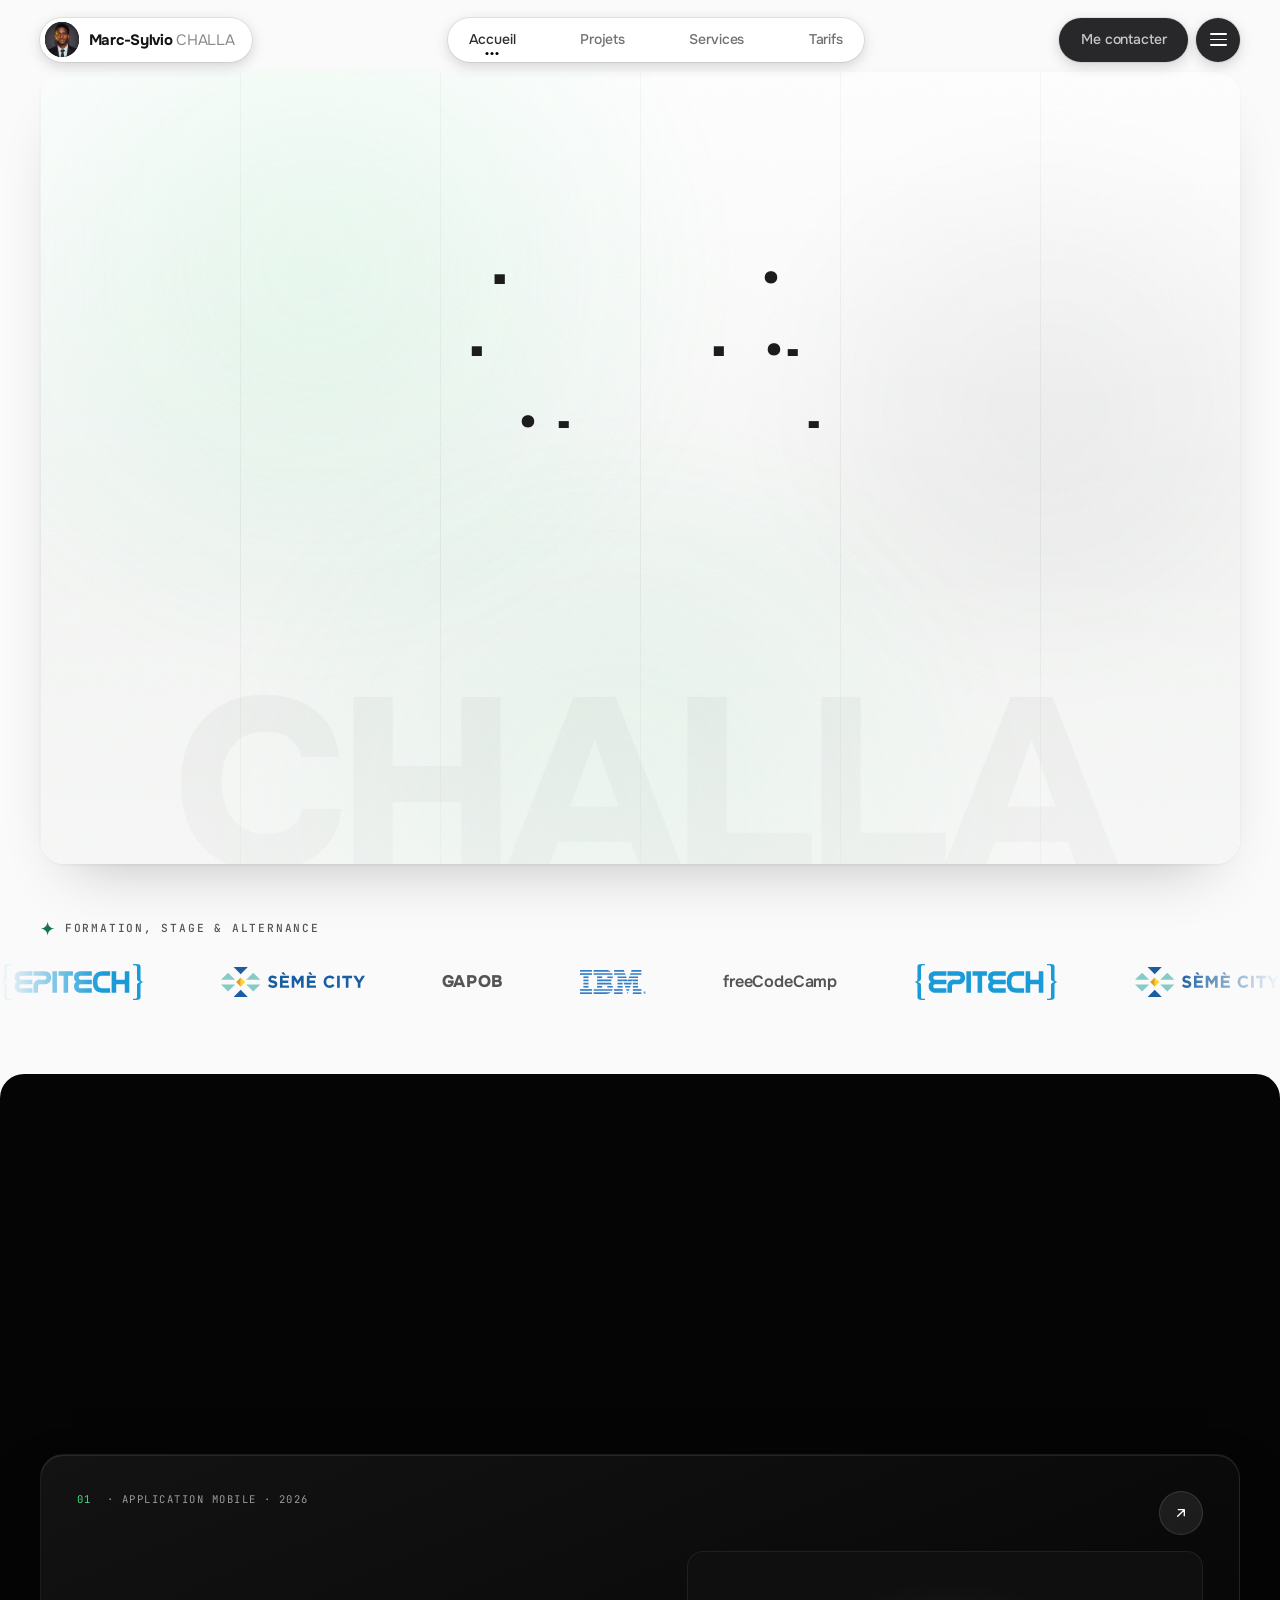
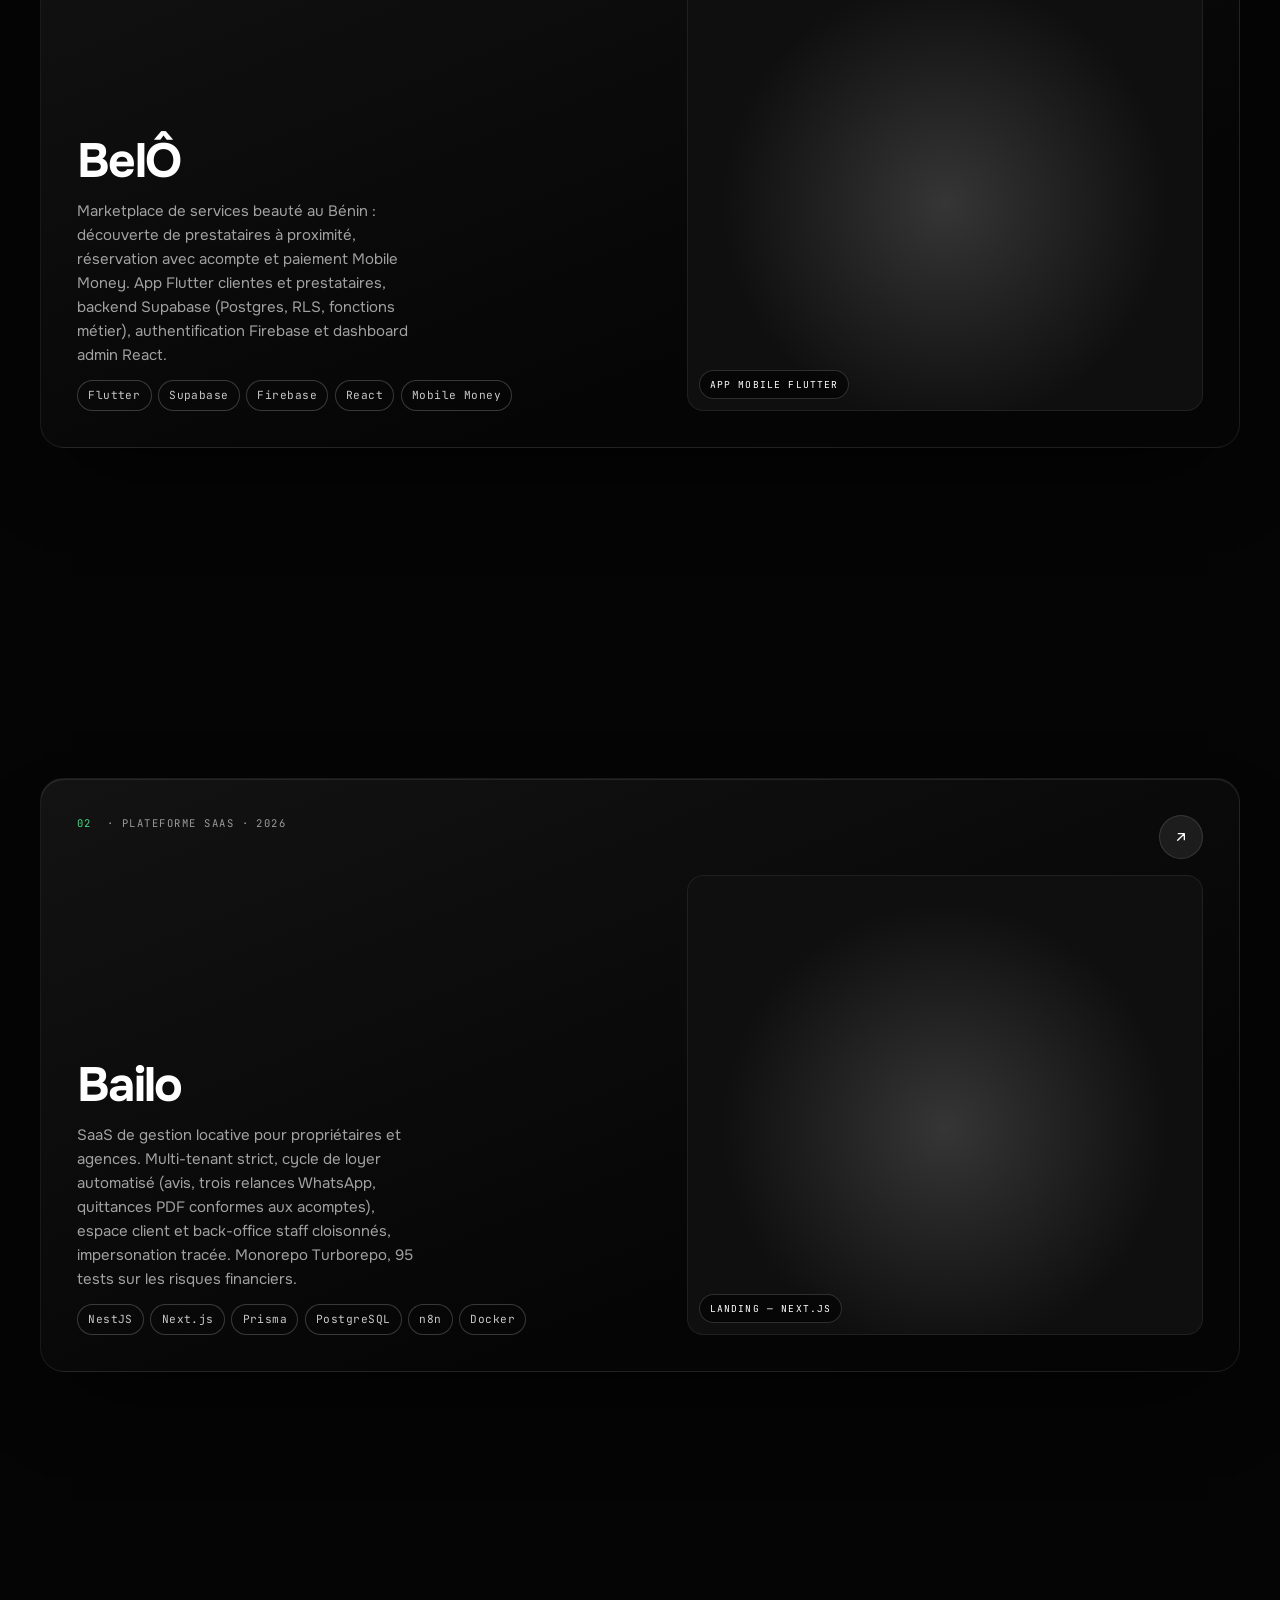
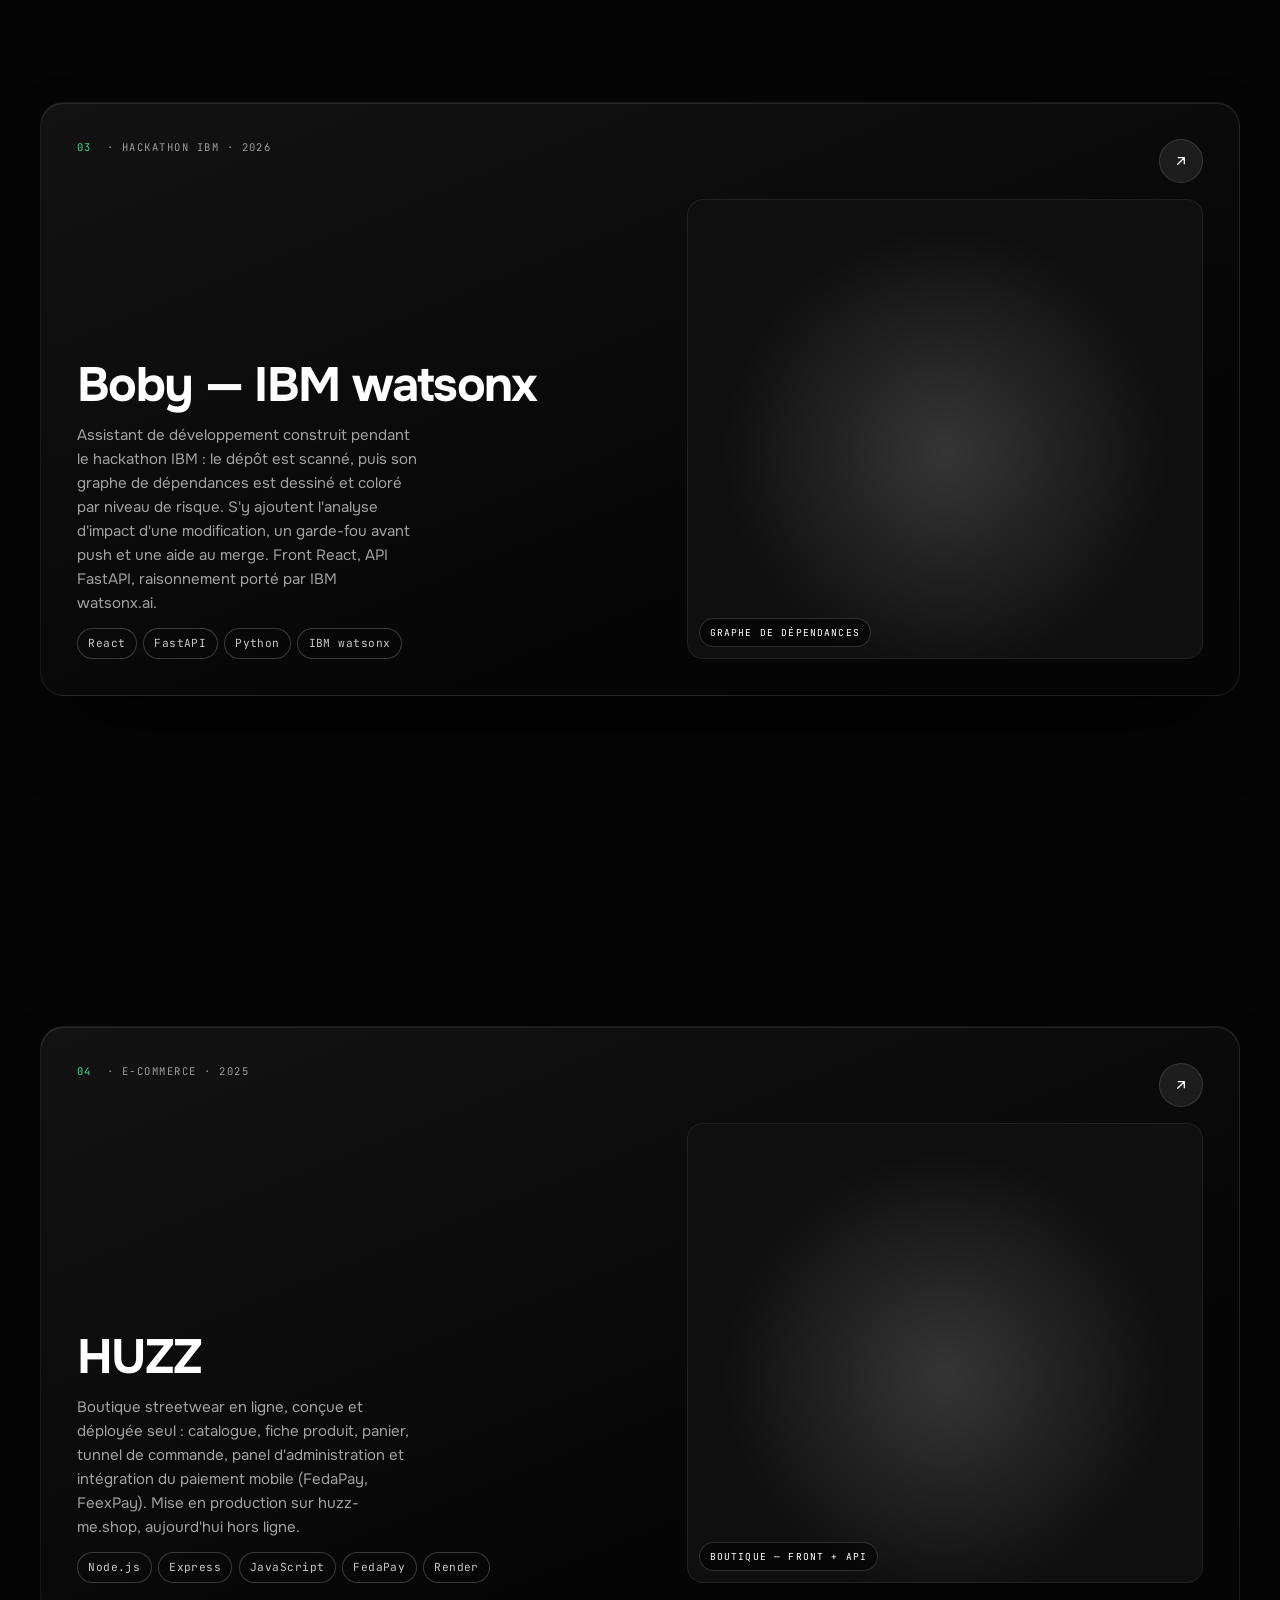
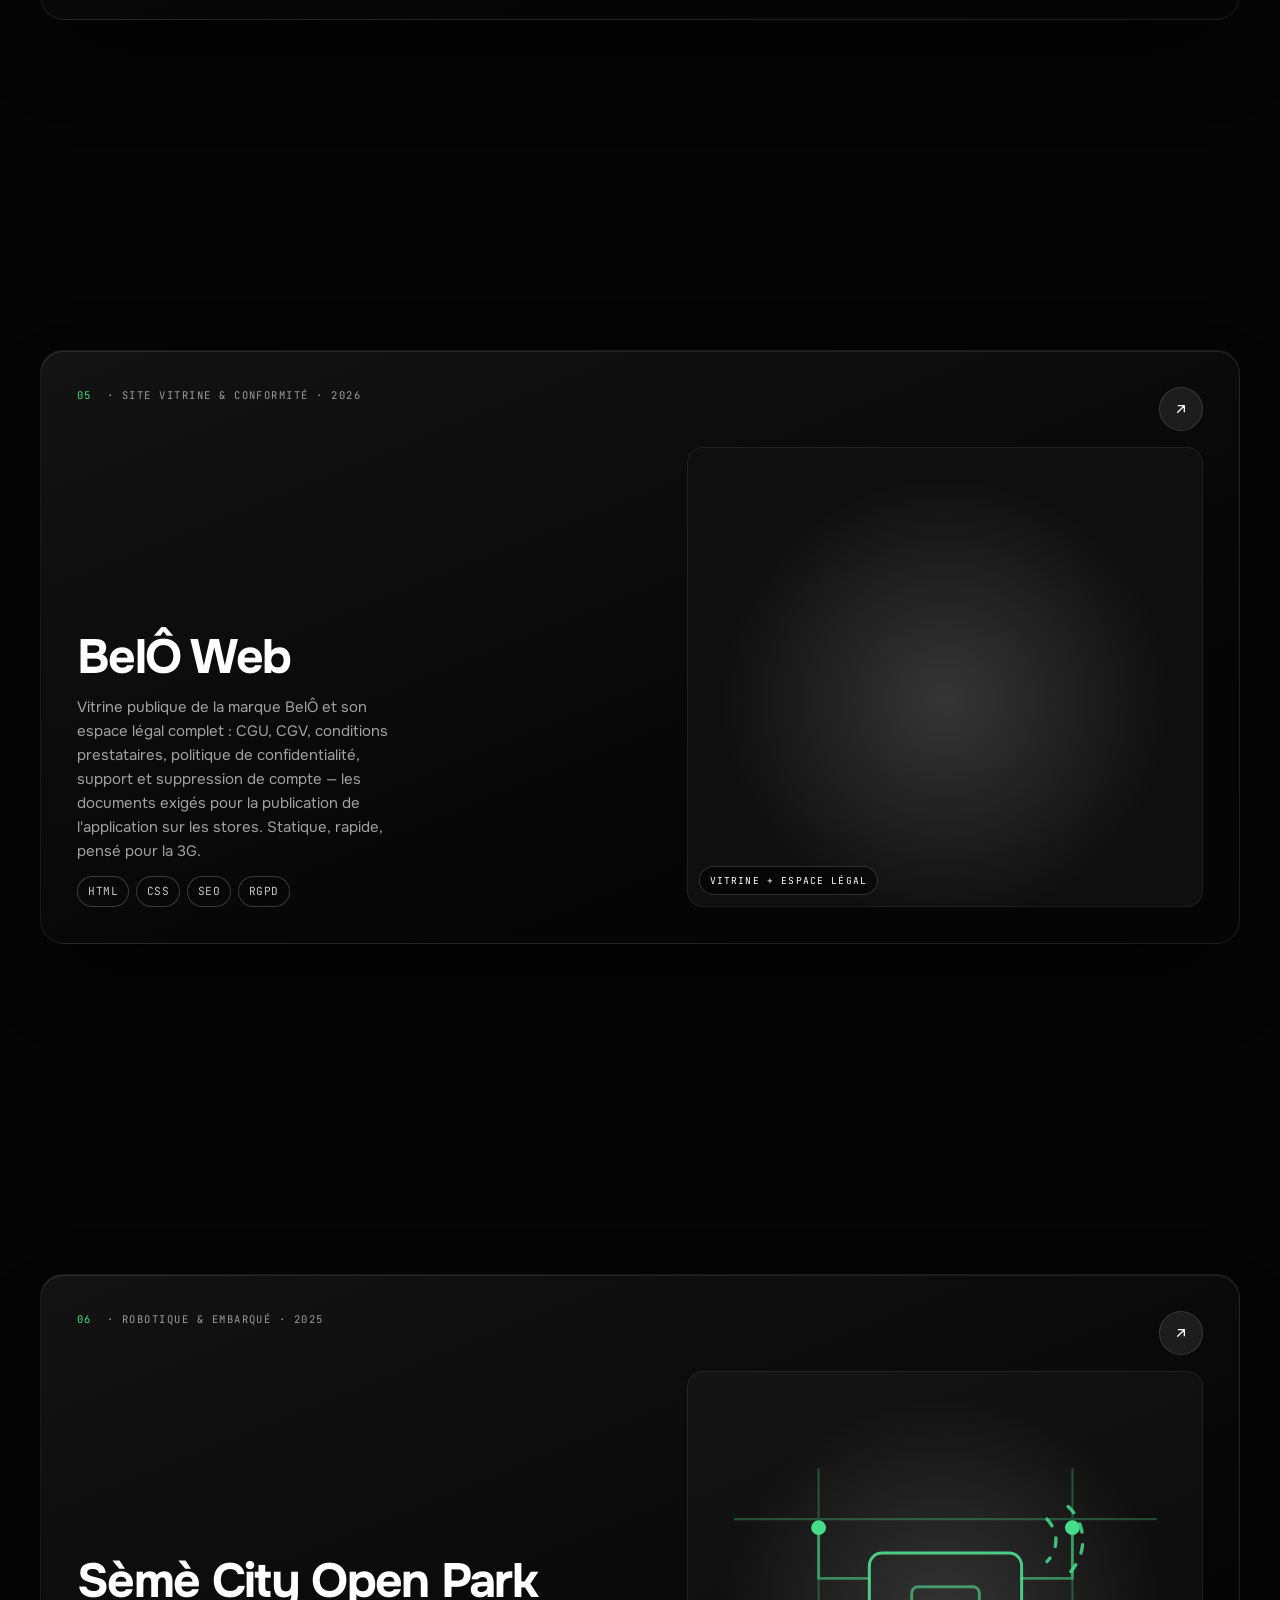
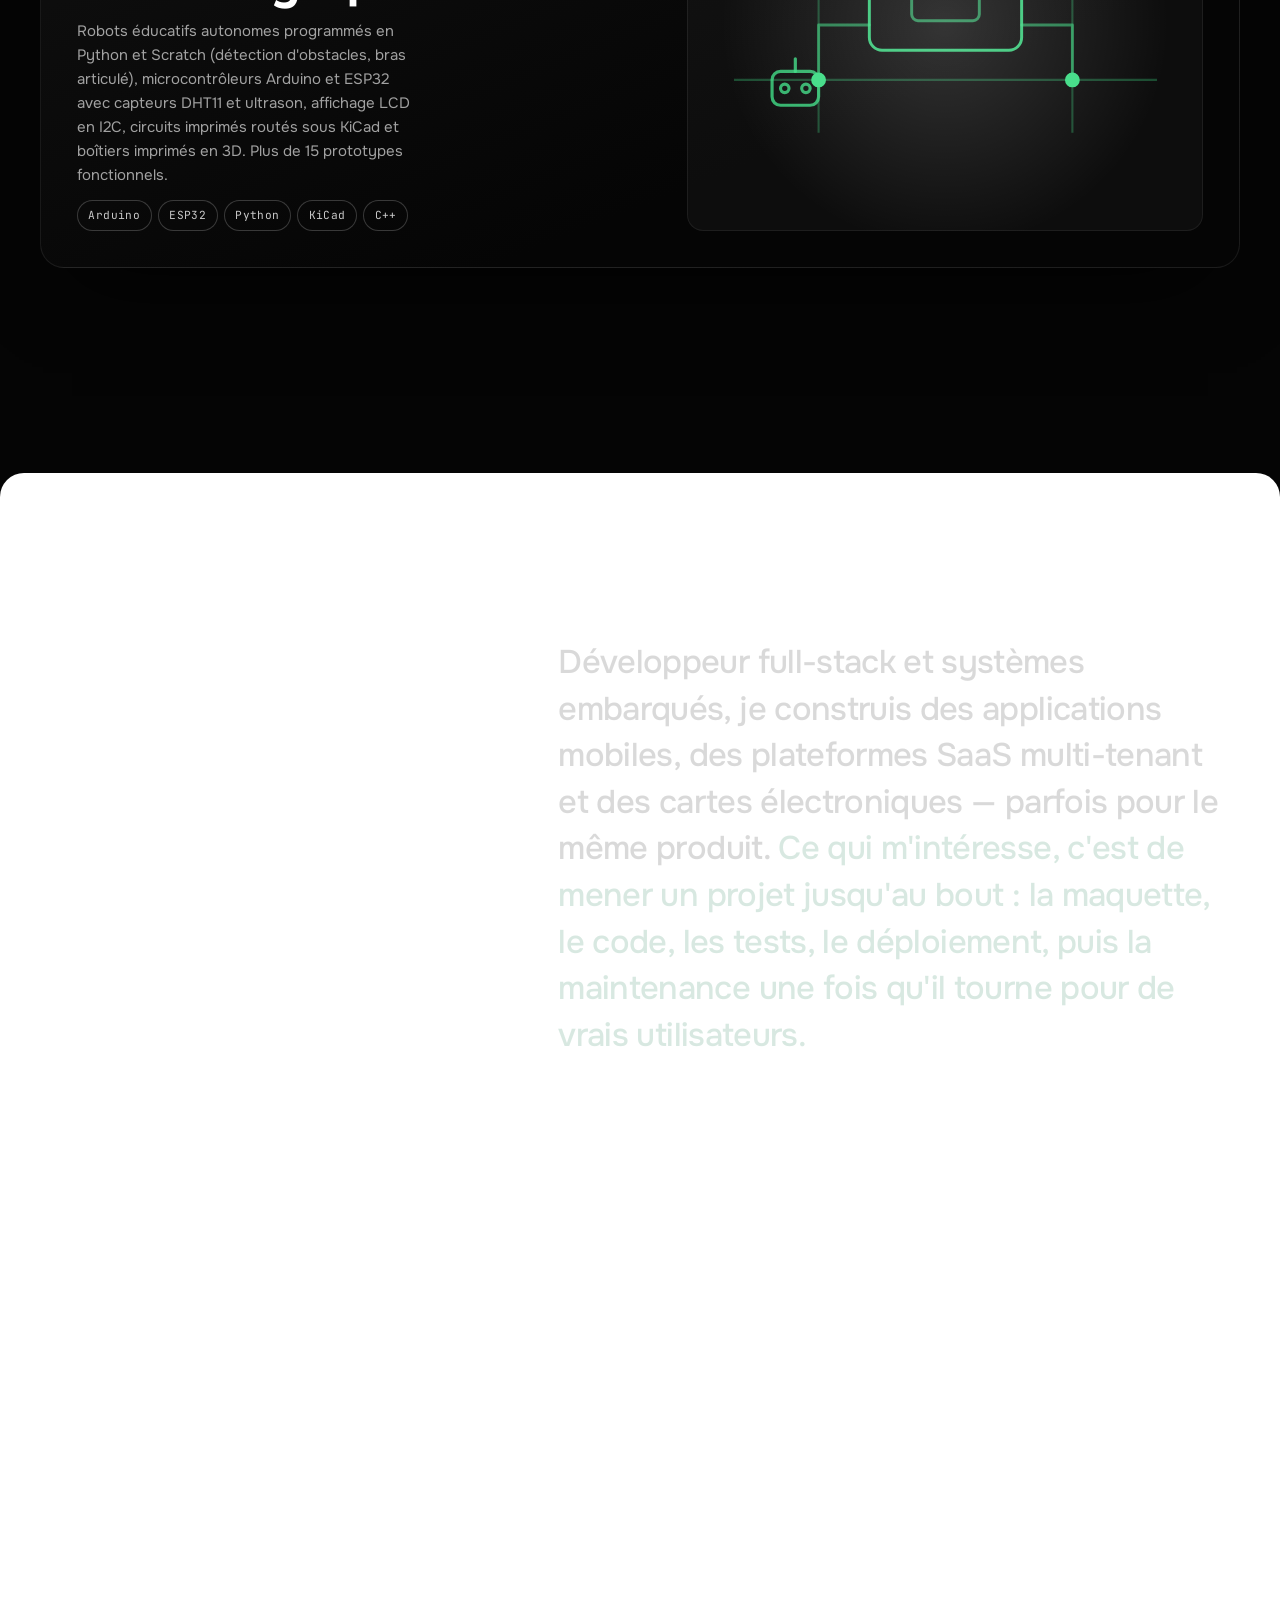
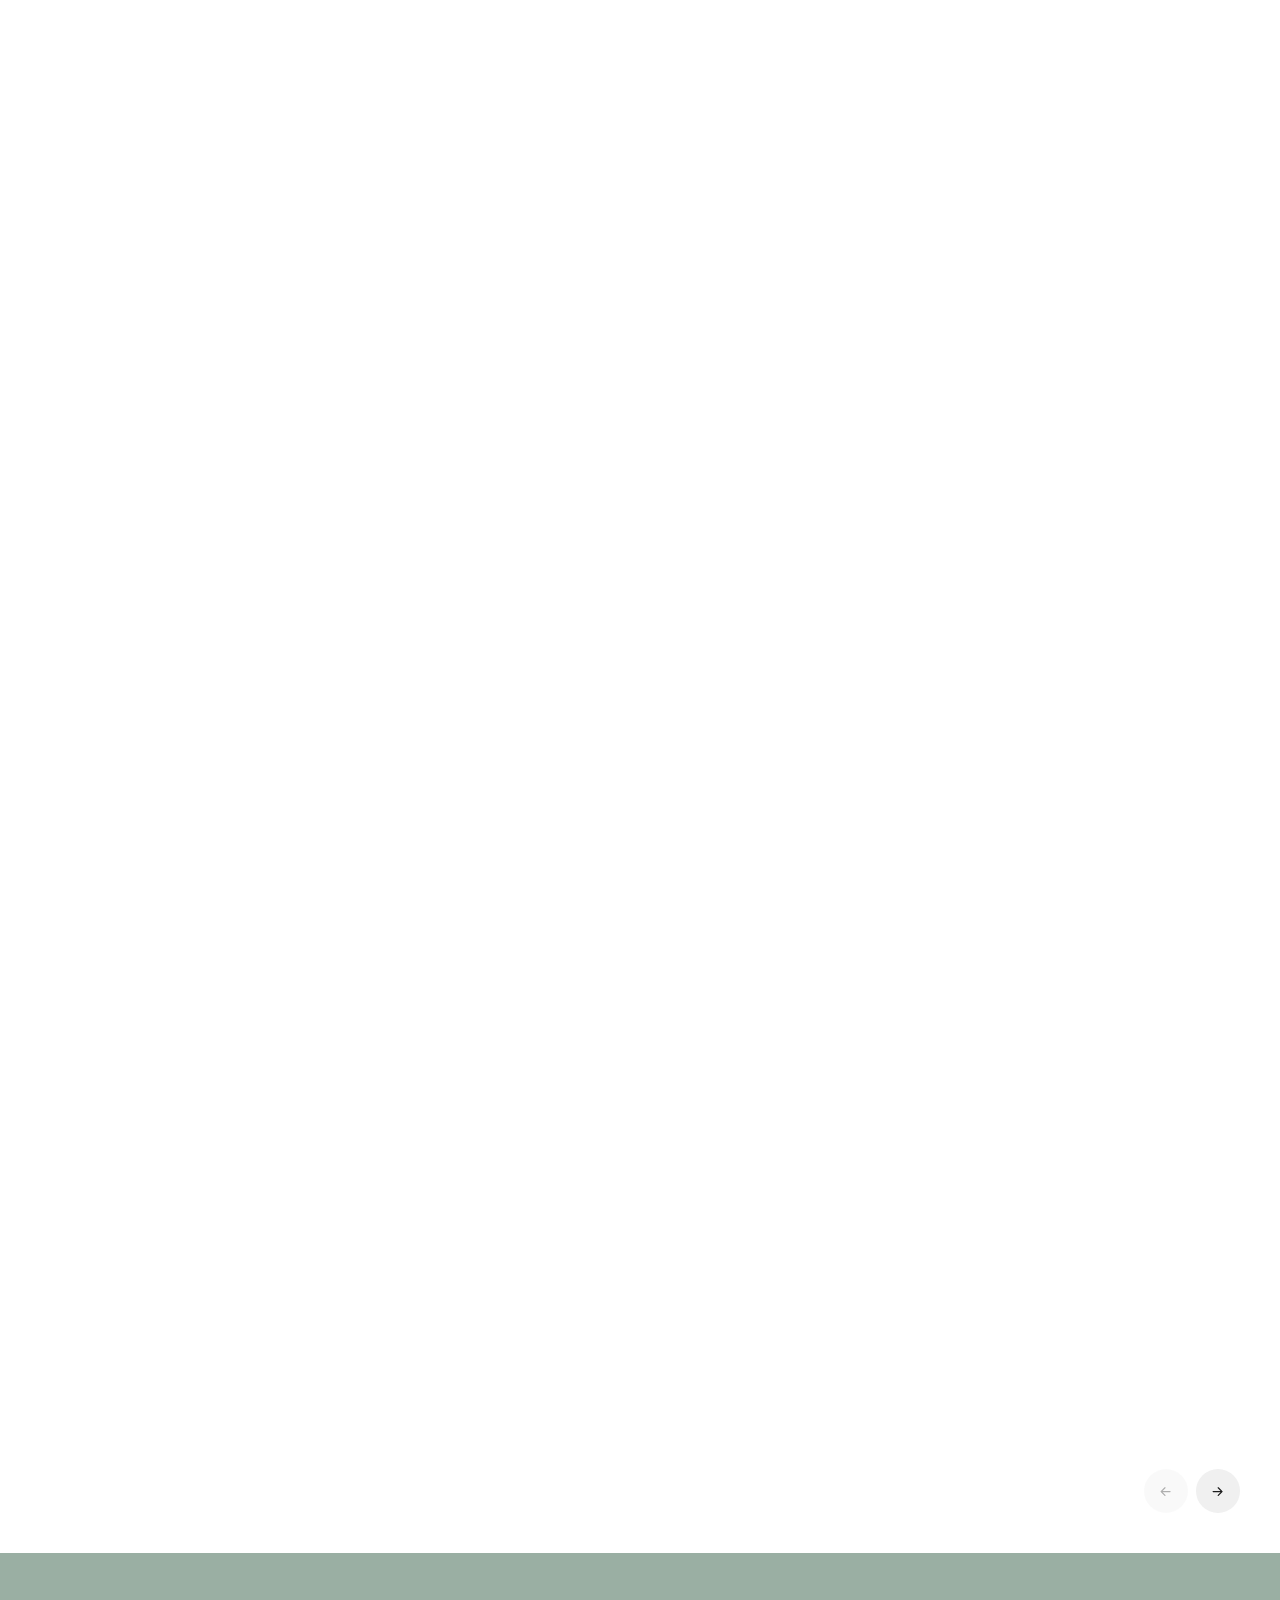
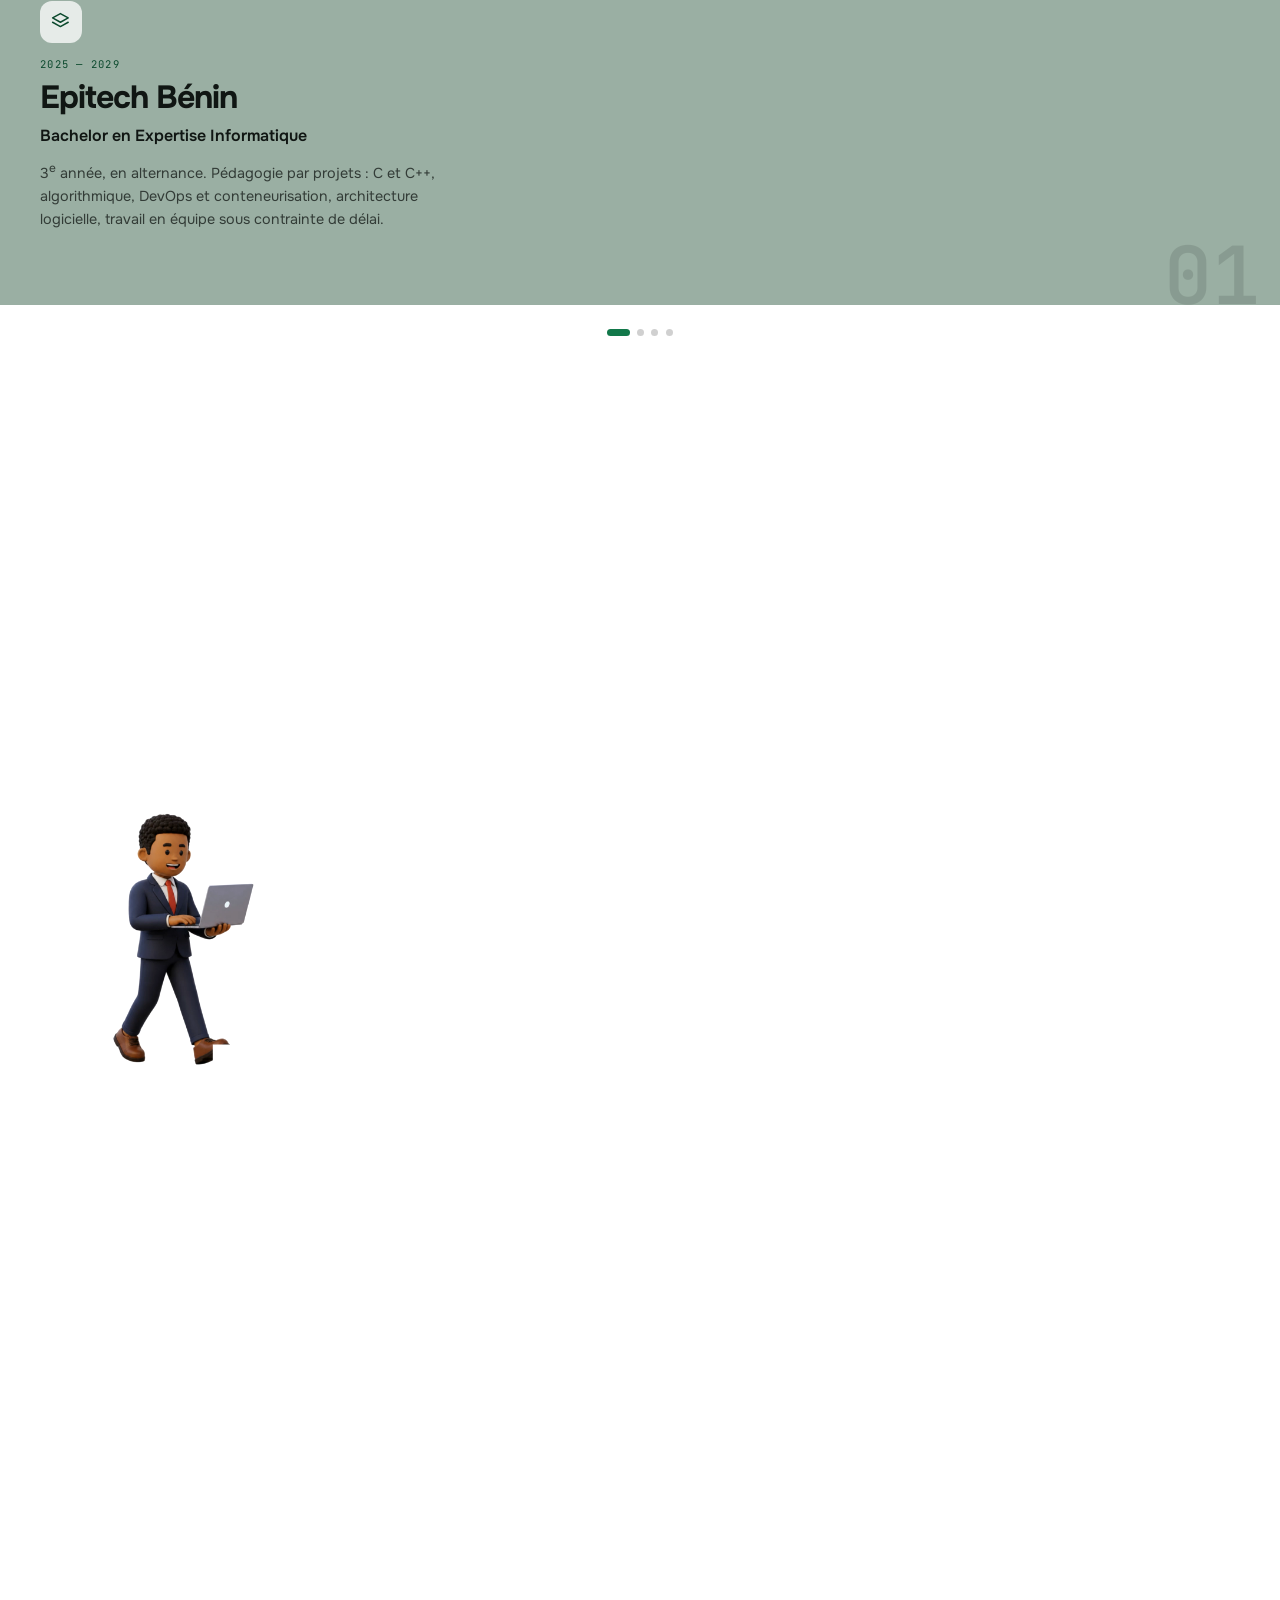
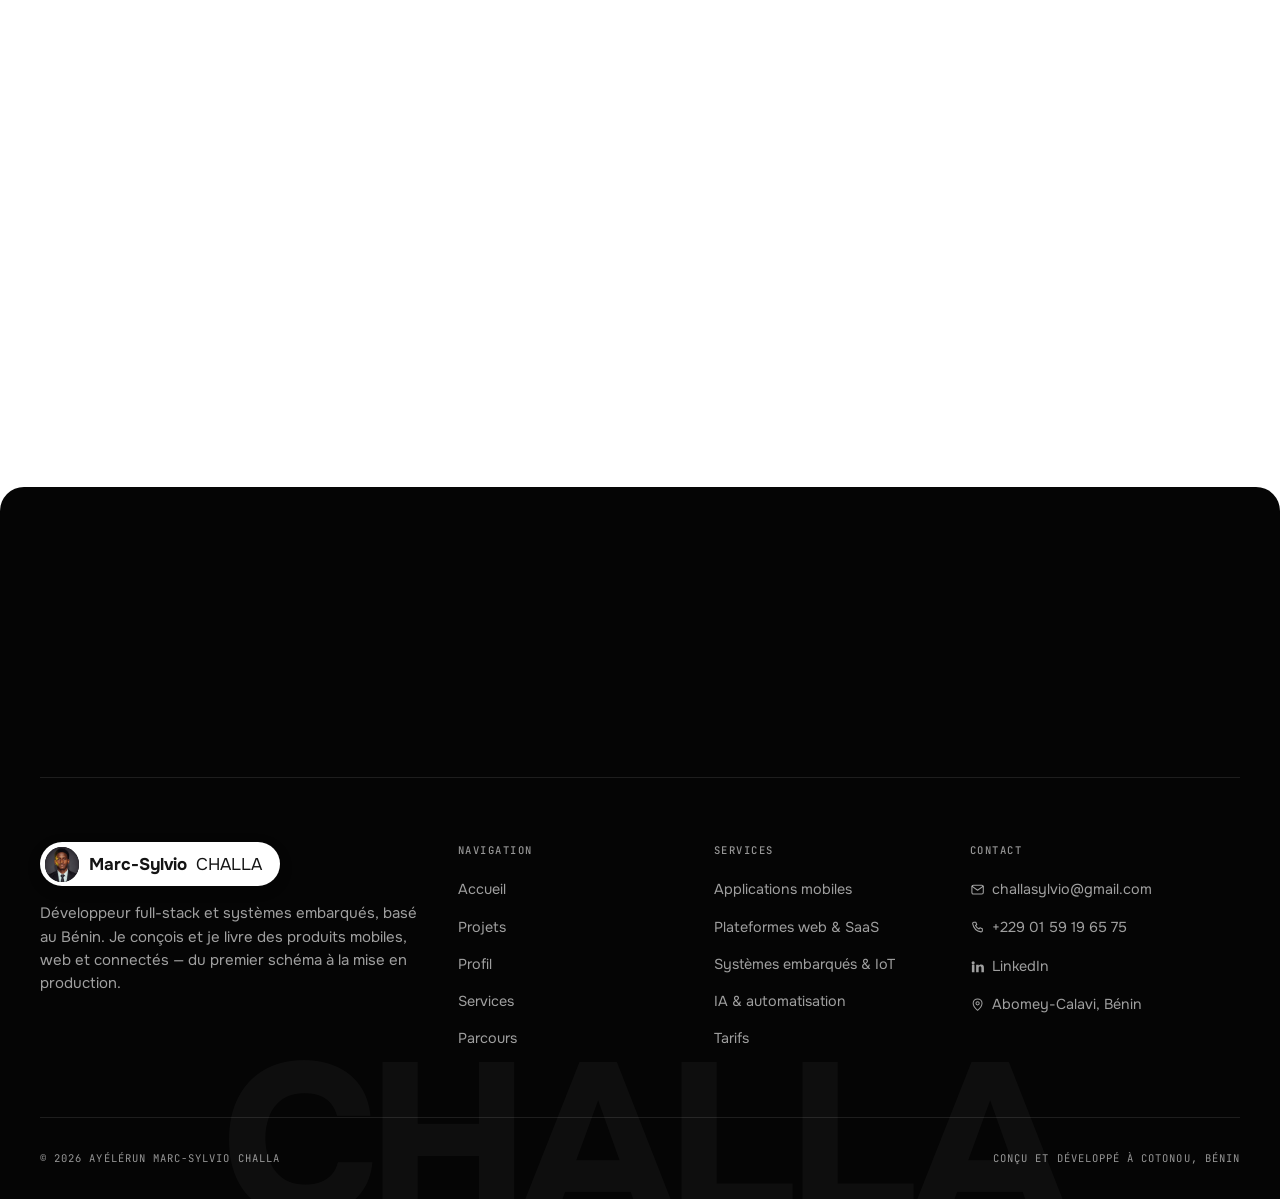
==== index.html @ c89ccb74 "Portfolio Marc-Sylvio CHALLA — site statique Site vitrine sans build ni dependance : index.html, 4 p" ====
<!DOCTYPE html>
<html lang="fr">
<head>
<meta charset="UTF-8" />
<meta name="viewport" content="width=device-width, initial-scale=1, viewport-fit=cover" />
<title>Marc-Sylvio CHALLA — Développeur full-stack &amp; systèmes embarqués</title>
<meta name="description" content="Marc-Sylvio CHALLA, développeur full-stack et systèmes embarqués basé au Bénin. Applications mobiles Flutter, plateformes SaaS Next.js et NestJS, cartes Arduino et ESP32 — du premier schéma à la mise en production." />
<meta name="author" content="Ayélérun Marc-Sylvio CHALLA" />
<meta name="keywords" content="développeur Bénin, Flutter, Next.js, NestJS, Supabase, Arduino, ESP32, IoT, SaaS, Cotonou, Epitech" />
<meta property="og:type" content="website" />
<meta property="og:locale" content="fr_FR" />
<meta property="og:title" content="Marc-Sylvio CHALLA — Développeur full-stack &amp; systèmes embarqués" />
<meta property="og:description" content="Applications mobiles, plateformes SaaS, objets connectés. Du premier schéma à la mise en production." />
<meta property="og:image" content="assets/marc-sylvio.jpg" />
<meta name="twitter:card" content="summary_large_image" />
<meta name="theme-color" content="#FAFAFA" />
<meta name="color-scheme" content="dark light" />
<link rel="preconnect" href="https://fonts.googleapis.com">
<link rel="preconnect" href="https://fonts.gstatic.com" crossorigin>
<link href="https://fonts.googleapis.com/css2?family=Onest:wght@400;500;600;700;800&family=JetBrains+Mono:wght@400;500;600&display=swap" rel="stylesheet">
<link rel="icon" href="data:image/svg+xml,<svg xmlns='http://www.w3.org/2000/svg' viewBox='0 0 48 48'><rect width='48' height='48' rx='12' fill='%23121212'/><text x='24' y='33' font-family='Helvetica,Arial,sans-serif' font-size='24' font-weight='700' fill='%23FFFFFF' text-anchor='middle'>M</text></svg>">

<style>
/* ============================================================
   AYÉLÉRUN MARC-SYLVIO CHALLA — Portfolio
   Design system : greyscale + accent vert, liquid glass, motion sobre
   Fichier unique, aucune dépendance externe hors polices Google et FormSubmit.
   ============================================================ */

/* ---------- 1. Tokens ---------- */
:root{
  /* Surfaces sombres — greyscale calé sur faustoswald.com */
  --ink:        #000000;   /* noir pur */
  --dark-950:   #050505;
  --dark-900:   #0B0B0B;
  --dark-850:   #131313;
  --dark-800:   #1C1C1C;
  --dark-700:   #2B2B2B;
  --dark-600:   #3A3A3A;

  /* Surfaces claires */
  --white:      #FFFFFF;
  --paper:      #FAFAFA;
  --paper-2:    #F0F0F0;
  --line:       #DEDEDE;
  --line-dark:  rgba(255,255,255,.10);

  /* Texte */
  --fg-dark:    #1C1C1C;     /* texte sur clair */
  --fg-muted:   #545454;     /* secondaire sur clair — 5.9:1 */
  --fg-light:   #FFFFFF;     /* texte sur sombre */
  --fg-dim:     rgba(255,255,255,.62);
  --fg-faint:   rgba(255,255,255,.58);   /* AA : 4.5:1 mini pour les micro-labels */

  /* Accent */
  /* Vert d'accent — jamais en aplat, seulement en ponctuation */
  --accent:     #3DDC84;     /* sur fond sombre — 11,4:1 */
  --accent-2:   #6BE8A5;
  --accent-ink: #12784A;     /* sur fond clair  — 5,3:1 */
  --accent-deep:#12784A;
  --accent-dot: #22C55E;

  /* Rayons */
  --r-pill: 999px;
  --r-xl:   1.5rem;    /* 24px */
  --r-lg:   1rem;      /* 16px */
  --r-md:   .75rem;    /* 12px */
  --r-sm:   .5rem;     /*  8px */

  /* Courbes (Emil Kowalski / animations.dev) */
  --ease-out:    cubic-bezier(0.23, 1, 0.32, 1);
  --ease-in-out: cubic-bezier(0.77, 0, 0.175, 1);
  --ease-drawer: cubic-bezier(0.32, 0.72, 0, 1);
  --ease-soft:   cubic-bezier(0.16, 1, 0.3, 1);

  /* Durées */
  --d-press: 140ms;
  --d-hover: 220ms;
  --d-ui:    240ms;
  --d-panel: 420ms;
  --d-reveal:760ms;

  /* Layout */
  --shell: 84rem;
  --pad:   1.25rem;
  --blur:  18px;
}
@media (min-width: 640px){ :root{ --pad: 2rem; } }
@media (min-width: 1024px){ :root{ --pad: 2.5rem; } }

/* Sur mobile, le backdrop-filter est coûteux : on l'allège. */
@media (max-width: 640px){ :root{ --blur: 12px; } }

/* ---------- 2. Reset ---------- */
*,*::before,*::after{ box-sizing:border-box; margin:0; padding:0 }
html{
  -webkit-text-size-adjust:100%;
  scroll-behavior:smooth;
  overflow-x:clip;
  background:var(--paper);
}
body{
  font-family:'Onest', system-ui, -apple-system, 'Segoe UI', sans-serif;
  background:var(--paper);
  color:var(--fg-dark);
  font-size:clamp(.95rem, .4vw + .85rem, 1.0625rem);
  line-height:1.6;
  -webkit-font-smoothing:antialiased;
  -moz-osx-font-smoothing:grayscale;
  overflow-x:clip;              /* 'clip' et non 'hidden' : 'hidden' casserait position:sticky */
  overscroll-behavior-y:none;
}
img,svg,video{ display:block; max-width:100% }
a{ color:inherit; text-decoration:none }
button{ font:inherit; color:inherit; background:none; border:none; cursor:pointer; -webkit-tap-highlight-color:transparent }
ul,ol{ list-style:none }
input,textarea{ font:inherit; color:inherit }
::selection{ background:var(--accent); color:var(--dark-950) }
:focus-visible{ outline:2px solid currentColor; outline-offset:3px; border-radius:4px }
.sr-only{ position:absolute!important; width:1px; height:1px; padding:0; margin:-1px; overflow:hidden; clip:rect(0,0,0,0); white-space:nowrap; border:0 }

/* ---------- 3. Primitives ---------- */
.shell{ width:100%; max-width:var(--shell); margin-inline:auto; padding-inline:var(--pad) }

.mono{ font-family:'JetBrains Mono', ui-monospace, SFMono-Regular, Menlo, monospace }

.eyebrow{
  display:inline-flex; align-items:center; gap:.6rem;
  font-family:'JetBrains Mono', monospace;
  font-size:.7rem; font-weight:500; text-transform:uppercase; letter-spacing:.16em;
  color:var(--fg-dim);
}
.eyebrow svg{ width:.95rem; height:.95rem; flex:none; color:var(--accent); opacity:.85 }
/* Sur petit écran on resserre : sur deux lignes, l'icône se décrochait du texte */
@media (max-width:380px){
  .tok b{ font-size:.5rem; padding:.26rem .4rem; gap:.24rem }
  .tok img{ width:.7rem; height:.7rem }
  .orb-core{ width:4rem; height:4rem; margin:-2rem 0 0 -2rem }
}
@media (max-width:560px){
  .eyebrow{ font-size:.6rem; letter-spacing:.1em; gap:.45rem }
  .eyebrow svg{ width:.85rem; height:.85rem }
}
.eyebrow--dark{ color:var(--fg-muted) }
.eyebrow--dark svg{ color:var(--accent-ink); opacity:1 }

/* Titres — tracking négatif qui s'accentue avec la taille (Apple HIG) */
.display{
  font-size:clamp(2.75rem, 9.5vw, 7.5rem);
  font-weight:800; line-height:1; letter-spacing:-.04em;
}
.h2{
  font-size:clamp(2rem, 5.4vw, 4rem);
  font-weight:700; line-height:1.02; letter-spacing:-.032em;
}
.h3{
  font-size:clamp(1.35rem, 2.6vw, 2rem);
  font-weight:600; line-height:1.14; letter-spacing:-.022em;
}
.lead{ font-size:clamp(1rem, .6vw + .9rem, 1.25rem); line-height:1.55; color:var(--fg-dim) }
.lead--dark{ color:var(--fg-muted) }

/* Boutons pilule */
.btn{
  display:inline-flex; align-items:center; gap:.75rem;
  border-radius:var(--r-pill);
  font-size:.9375rem; font-weight:500; letter-spacing:-.01em;
  padding:.4rem .4rem .4rem 1.5rem;
  min-height:44px;                       /* cible tactile */
  transition:background-color var(--d-hover) ease, color var(--d-hover) ease,
             border-color var(--d-hover) ease, transform var(--d-press) var(--ease-out);
  will-change:transform;
}
.btn:active{ transform:scale(.97) }
.btn__ico{
  width:2.1rem; height:2.1rem; flex:none;
  display:grid; place-items:center; border-radius:50%;
  transition:transform var(--d-hover) var(--ease-out);
}
.btn__ico svg{ width:1rem; height:1rem }
.btn--accent{
  background:var(--ink); color:var(--white);
  box-shadow:0 6px 20px -6px rgba(0,0,0,.45), 0 0 0 1px rgba(0,0,0,.06);
}
/* Sur fond sombre la pilule noire disparaissait : elle s'inverse en blanc. */
.dark .btn--accent, #footer .btn--accent, .stats-panel .btn--accent{
  background:var(--white); color:var(--ink);
  box-shadow:0 10px 30px -10px rgba(0,0,0,.8), 0 0 0 1px rgba(255,255,255,.14);
}
.dark .btn--accent .btn__ico, #footer .btn--accent .btn__ico{ background:var(--accent); color:var(--ink) }
.btn--accent .btn__ico{ background:var(--accent); color:var(--ink) }
.btn--dark{ background:var(--dark-950); color:var(--fg-light) }
.btn--dark .btn__ico{ background:var(--accent); color:var(--dark-950) }
.btn--light{ background:var(--white); color:var(--fg-dark) }
.btn--light .btn__ico{ background:var(--dark-900); color:var(--accent) }
.btn--ghost{
  background:transparent; color:var(--fg-light);
  box-shadow:inset 0 0 0 1px rgba(255,255,255,.22);
  padding:.4rem 1.5rem; min-height:44px;
}
.btn--ghost-dark{
  background:transparent; color:var(--fg-dark);
  box-shadow:inset 0 0 0 1px var(--line);
  padding:.4rem 1.5rem;
}
@media (hover:hover) and (pointer:fine){
  .btn--accent:hover{
    background:#1A1A1A; transform:translateY(-2px) scale(1.02);
    box-shadow:0 10px 28px -8px rgba(0,0,0,.5), 0 0 0 1px rgba(0,0,0,.08);
  }
  .dark .btn--accent:hover, #footer .btn--accent:hover{ background:#F0F0F0 }
  .btn--dark:hover{ background:var(--dark-800) }
  .btn--light:hover{ background:var(--paper) }
  .btn--ghost:hover{ background:rgba(255,255,255,.07); box-shadow:inset 0 0 0 1px rgba(255,255,255,.4) }
  .btn--ghost-dark:hover{ background:var(--paper); box-shadow:inset 0 0 0 1px var(--fg-dark) }
  .btn:hover .btn__ico{ transform:translateX(3px) }
  .btn--diag:hover .btn__ico{ transform:translate(2px,-2px) }
}

/* Puces techno */
.chip{
  display:inline-flex; align-items:center; gap:.4rem;
  font-family:'JetBrains Mono', monospace; font-size:.7rem; letter-spacing:.04em;
  padding:.4rem .7rem; border-radius:var(--r-pill);
  box-shadow:inset 0 0 0 1px rgba(255,255,255,.2);
  color:rgba(255,255,255,.78); white-space:nowrap;
}
.chip--dark{ box-shadow:inset 0 0 0 1px var(--line); color:var(--fg-muted) }

/* Verre liquide — matériau translucide (Apple : arête haute lumineuse) */
.glass{
  background:linear-gradient(155deg, rgba(255,255,255,.13), rgba(255,255,255,.035) 60%);
  -webkit-backdrop-filter:blur(var(--blur)) saturate(165%);
  backdrop-filter:blur(var(--blur)) saturate(165%);
  border:1px solid rgba(255,255,255,.14);
  border-top-color:rgba(255,255,255,.32);
  box-shadow:0 32px 64px -28px rgba(0,0,0,.65), inset 0 1px 0 rgba(255,255,255,.14);
}
/* On n'empile jamais deux surfaces translucides claires (lisibilité) */
.glass .glass{ -webkit-backdrop-filter:none; backdrop-filter:none; background:rgba(255,255,255,.06) }

/* ---------- 4. Barre de progression ---------- */
#progress{
  position:fixed; inset:0 0 auto 0; height:2px; z-index:90;
  background:var(--accent); transform:scaleX(0); transform-origin:0 50%;
  will-change:transform; pointer-events:none;
}

/* ---------- 4b. Bulle d'action flottante ---------- */
#fab{
  position:fixed; z-index:75;
  left:50%; bottom:calc(1rem + env(safe-area-inset-bottom));
  display:inline-flex; align-items:center; gap:.5rem;
  min-height:44px; padding:.65rem 1.15rem; border-radius:var(--r-pill);
  font-size:.85rem; font-weight:500; color:var(--fg-light);
  background:rgba(28,28,28,.82);
  -webkit-backdrop-filter:blur(14px) saturate(160%);
  backdrop-filter:blur(14px) saturate(160%);
  box-shadow:0 12px 32px -10px rgba(0,0,0,.6), inset 0 0 0 1px rgba(255,255,255,.16),
             inset 0 1px 0 rgba(255,255,255,.2);
  opacity:0; visibility:hidden; pointer-events:none;
  transform:translate(-50%, 20px);
  transition:opacity var(--d-ui) var(--ease-out), transform var(--d-ui) var(--ease-out),
             visibility 0s linear var(--d-ui), background-color var(--d-hover) ease;
}
#fab.is-on{
  opacity:1; visibility:visible; pointer-events:auto;
  transform:translate(-50%, 0); transition-delay:0s;
}
#fab svg{ width:1rem; height:1rem; color:var(--accent); flex:none }
#fab:active{ transform:translate(-50%,0) scale(.96) }
/* Sur grand écran on la décale à droite : centrée, elle passerait sur le texte */
@media (min-width:1024px){
  #fab{ left:auto; right:1.75rem; bottom:1.75rem; transform:translate(0,20px) }
  #fab.is-on{ transform:translate(0,0) }
  #fab:active{ transform:translate(0,0) scale(.96) }
}
@media (hover:hover) and (pointer:fine){ #fab:hover{ background:rgba(17,49,34,.92) } }
@media (prefers-reduced-transparency: reduce){ #fab{ background:var(--dark-850) } }

/* ---------- 5. Loader ---------- */
#loader{
  position:fixed; inset:0; z-index:200;
  display:flex; flex-direction:column; align-items:center; justify-content:center; gap:2.5rem;
  background:var(--dark-950); color:var(--fg-light);
  border-radius:0 0 var(--r-xl) var(--r-xl);
  transform:translateY(0);
  transition:transform 720ms var(--ease-out);
}
#loader.is-done{ transform:translateY(-101%) }
#loader .l-mark{
  display:flex; align-items:center; gap:.7rem;
  font-size:1.35rem; font-weight:700; letter-spacing:-.02em;
  transition:opacity 420ms ease, transform 420ms var(--ease-out);
}
#loader.is-done .l-mark,#loader.is-done .l-bar{ opacity:0; transform:translateY(-10px) }
#loader .l-mark svg{ width:1.6rem; height:1.6rem; color:var(--accent) }
#loader .l-bar{
  width:min(20rem,68vw); display:flex; flex-direction:column; gap:.7rem;
  transition:opacity 420ms ease, transform 420ms var(--ease-out);
}
#loader .l-track{ height:1px; background:rgba(255,255,255,.16); overflow:hidden }
#loader .l-fill{ height:100%; width:100%; background:var(--accent);
  transform:scaleX(0); transform-origin:0 50% }
#loader .l-row{
  display:flex; justify-content:space-between;
  font-family:'JetBrains Mono',monospace; font-size:.68rem; letter-spacing:.14em;
  text-transform:uppercase; color:var(--fg-faint);
}
#loader .l-num{ color:var(--accent); font-variant-numeric:tabular-nums }
html.is-locked, body.is-locked{ overflow:hidden; height:100% }

/* ---------- 6. Header — pilules flottantes ---------- */
#header{
  position:fixed; inset:0 0 auto 0; z-index:80;
  padding-block:clamp(.7rem,1.6vw,1.1rem);
  transition:transform 320ms var(--ease-out);
}
#header .bar{ display:flex; align-items:center; justify-content:space-between; gap:1rem }

/* Ombre douce commune — la même sur toutes les pilules, jamais lourde */
/* Sur le hero clair, une ombre seule ne suffisait plus : on ajoute un liseré. */
.brand, #nav-desk, .btn-contact, #menu-btn{
  box-shadow:0 4px 14px rgba(0,0,0,.16), 0 0 0 1px rgba(20,20,20,.07);
}

/* La marque est une pilule : le header flotte au-dessus de sections claires
   comme sombres, du texte nu y deviendrait illisible. */
.brand{
  display:inline-flex; align-items:center; gap:.6rem;
  height:2.75rem; padding:0 1.1rem 0 .3rem;
  border-radius:var(--r-pill); background:var(--white); color:#141414;
}
.brand-name{ font-weight:600; font-size:.9375rem; letter-spacing:-.02em; white-space:nowrap }
.brand-name span{ color:#8A8A8A; font-weight:400 }
@media (max-width:900px){
  .brand-name{ display:none }
  .brand{ padding:0; background:transparent; box-shadow:none }
  .brand .avatar{ width:2.75rem; height:2.75rem; font-size:.95rem;
    box-shadow:0 4px 14px rgba(0,0,0,.16), 0 0 0 2px rgba(255,255,255,.9) }
}

.avatar{
  position:relative; flex:none; display:grid; place-items:center; overflow:hidden;
  width:2.15rem; height:2.15rem; border-radius:50%;
  background:var(--dark-900); color:var(--white);
  font-size:.8rem; font-weight:700; letter-spacing:0;
  transition:transform 320ms var(--ease-out);
}
.avatar img{ position:absolute; inset:0; width:100%; height:100%; object-fit:cover }
.avatar--lg{ width:3.25rem; height:3.25rem; font-size:1.2rem }
@media (hover:hover) and (pointer:fine){ .brand:hover .avatar{ transform:scale(1.04) } }

/* Pilule de navigation blanche, comme sur la référence */
#nav-desk{ display:none }
@media (min-width:900px){
  #nav-desk{
    display:flex; align-items:center; justify-content:space-between;
    flex:1; max-width:26rem; height:2.75rem; padding:0 .5rem;
    border-radius:var(--r-pill); background:var(--white);
  }
}
#nav-desk a{
  position:relative; display:flex; align-items:center; height:100%; padding:0 .8rem;
  font-size:.875rem; font-weight:500; letter-spacing:-.01em;
  color:#2E2E2E; opacity:.68;      /* .5 comme la référence tombait à 2,96:1 — sous le seuil AA */
  transition:opacity var(--d-hover) ease;
}
@media (hover:hover) and (pointer:fine){ #nav-desk a:hover{ opacity:.86 } }
#nav-desk a[aria-current="true"]{ opacity:1 }
/* Indicateur : trois points sous le libellé actif */
#nav-desk a[aria-current="true"]::after{
  content:''; position:absolute; left:50%; bottom:7px;
  width:3px; height:3px; border-radius:50%; background:#000;
  box-shadow:-5px 0 0 #000, 5px 0 0 #000;
  transform:translateX(-50%);
}

.h-right{ display:flex; align-items:center; gap:.5rem }

.btn-contact{
  display:none; align-items:center; height:2.75rem; padding:0 1.35rem;
  border-radius:var(--r-pill); background:#28282A; color:#C8C8C8;
  font-size:.875rem; font-weight:500; letter-spacing:-.01em; white-space:nowrap;
  transition:background-color var(--d-hover) ease, color var(--d-hover) ease, transform var(--d-press) var(--ease-out);
}
@media (min-width:900px){ .btn-contact{ display:inline-flex } }
.btn-contact:active{ transform:translateY(0) scale(.97) }
@media (hover:hover) and (pointer:fine){
  .btn-contact:hover{ background:#323234; color:#fff; transform:translateY(-1px) }
}

/* Bouton menu : circulaire sur mobile, étiqueté sur grand écran */
#menu-btn{
  display:inline-grid; place-items:center; flex:none;
  width:2.75rem; height:2.75rem; border-radius:50%;
  background:#28282A; color:var(--fg-light);
  transition:background-color var(--d-hover) ease, transform var(--d-press) var(--ease-out);
}
#menu-btn:active{ transform:scale(.94) }
@media (hover:hover) and (pointer:fine){ #menu-btn:hover{ background:#323234 } }
#menu-btn .lines{ display:grid; gap:4px; width:17px }
#menu-btn .lines i{ display:block; height:1.5px; background:currentColor; border-radius:2px;
  transition:transform var(--d-ui) var(--ease-out) }

/* ---------- 7. Hero ---------- */
#hero{
  position:relative;
  padding:calc(4.5rem + env(safe-area-inset-top)) 0 3rem;
  background:var(--paper);
}
.hero-card{
  box-shadow:0 1px 3px rgba(20,20,20,.06), 0 30px 60px -34px rgba(20,20,20,.3);
  position:relative; isolation:isolate; overflow:hidden;
  border-radius:var(--r-xl);
  min-height:min(84svh, 46rem);
  display:flex; flex-direction:column; justify-content:center;
  padding:clamp(1.35rem, 4vw, 3.5rem);
  background:var(--white);
  transform-origin:50% 100%;
  will-change:transform, opacity;
}
@media (max-width:640px){ .hero-card{ min-height:min(74svh, 40rem) } }
@media (min-width:1024px){ .hero-card{ min-height:min(88svh, 50rem) } }

/* Fond animé — nappes de lumière verte (remplaçable par une vidéo Kling) */
.aurora{ position:absolute; inset:0; z-index:0; overflow:hidden; background:var(--dark-900) }
.aurora i{
  position:absolute; display:block; border-radius:50%;
  filter:blur(64px); opacity:.9; will-change:transform;
}
.aurora{ background:linear-gradient(180deg, #FFFFFF 0%, #F7F8F7 60%, #F1F3F1 100%) }
/* Lignes de repère verticales : de la texture sans ajouter de couleur */
.aurora::before{
  content:''; position:absolute; inset:0; pointer-events:none;
  background-image:linear-gradient(90deg, rgba(20,20,20,.05) 1px, transparent 1px);
  background-size:calc(100% / 6) 100%;
}
.aurora i:nth-child(1){ width:70%; padding-bottom:70%; left:-12%; top:-28%;
  background:radial-gradient(circle, rgba(61,220,132,.16), transparent 66%);
  animation:drift1 26s var(--ease-in-out) infinite alternate }
.aurora i:nth-child(2){ width:56%; padding-bottom:56%; right:-12%; top:0%;
  background:radial-gradient(circle, rgba(20,20,20,.07), transparent 64%);
  animation:drift2 32s var(--ease-in-out) infinite alternate }
.aurora i:nth-child(3){ width:80%; padding-bottom:56%; left:8%; bottom:-34%;
  background:radial-gradient(circle, rgba(61,220,132,.11), transparent 68%);
  animation:drift3 38s var(--ease-in-out) infinite alternate }
/* Grain fin : casse le banding des dégradés */
.aurora::after{
  content:''; position:absolute; inset:-50%; opacity:.16; pointer-events:none;
  background-image:url("data:image/svg+xml,%3Csvg xmlns='http://www.w3.org/2000/svg' width='140' height='140'%3E%3Cfilter id='n'%3E%3CfeTurbulence type='fractalNoise' baseFrequency='.85' numOctaves='3'/%3E%3C/filter%3E%3Crect width='140' height='140' filter='url(%23n)' opacity='.5'/%3E%3C/svg%3E");
}
/* Emplacement pour un clip Kling en boucle (voir README) */
#hero-video{
  position:absolute; inset:0; z-index:0; width:100%; height:100%;
  object-fit:cover; opacity:.55; mix-blend-mode:screen; display:none;
}
#hero-video[src]{ display:block }

/* Voile de lisibilité */
.hero-card::after{
  content:''; position:absolute; inset:0; z-index:1; pointer-events:none;
  background:linear-gradient(to top, rgba(255,255,255,.45) 0%, transparent 40%, rgba(255,255,255,.3) 100%);
}

/* Filigrane géant */
.watermark{
  position:absolute; left:50%; bottom:-.08em; z-index:1;
  transform:translateX(-50%); pointer-events:none; user-select:none;
  font-size:clamp(4.5rem, 19vw, 18rem); font-weight:800; line-height:.78;
  letter-spacing:-.05em; white-space:nowrap;
  color:rgba(20,20,20,.045);
  will-change:transform;
}

/* Ligne de confiance : anneaux qui se chevauchent + pilule, façon référence */
.trust{ --ts:clamp(2.1rem, 4.4vw, 2.5rem); display:inline-flex; align-items:center }
.trust-ring{
  position:relative; flex:none; display:grid; place-items:center;
  width:var(--ts); height:var(--ts); padding:5px; border-radius:50%;
  background:#28282A; box-shadow:inset 0 0 0 1px rgba(255,255,255,.4);
  transition:transform 350ms var(--ease-out);
}
.trust-ring > span{
  display:grid; place-items:center; width:100%; height:100%;
  border-radius:50%; background:var(--white);
}
.trust-ring img{ width:60%; height:60%; object-fit:contain }
.trust-ring:nth-child(1){ z-index:1 }
.trust-ring:nth-child(2){ z-index:2; margin-left:calc(var(--ts) * -.3) }
.trust-ring:nth-child(3){ z-index:4; margin-left:calc(var(--ts) * -.3) }
.trust-pill{
  height:var(--ts); display:inline-flex; align-items:center;
  margin-left:calc(var(--ts) * -.3);
  padding-left:calc(var(--ts) * .46); padding-right:1rem;
  border-radius:var(--r-pill); background:#28282A;
  box-shadow:inset 0 0 0 1px rgba(255,255,255,.4);
  font-size:clamp(.7rem, 1.4vw, .8125rem); font-weight:500; color:#C4C2C3; white-space:nowrap;
  gap:.5rem;
}
.trust-pill .dot{
  width:.4rem; height:.4rem; border-radius:50%; background:var(--accent-dot); flex:none;
  box-shadow:0 0 0 3px rgba(34,197,94,.2);
}
.trust{ max-width:100% }
.tp-short{ display:none }
@media (max-width:640px){
  .trust{ --ts:1.9rem }
  .trust-pill{ font-size:.64rem; padding-right:.7rem; gap:.4rem }
  .tp-long{ display:none }
  .tp-short{ display:inline }
}
@media (max-width:380px){
  .trust-ring:nth-child(1){ display:none }   /* trois anneaux + pilule ne tiennent plus */
}
@media (hover:hover) and (pointer:fine){
  .trust:hover .trust-ring:nth-child(1){ transform:translateY(-2px) }
  .trust:hover .trust-ring:nth-child(2){ transform:translateY(-4px) }
  .trust:hover .trust-ring:nth-child(3){ transform:translateY(-2px) }
}

/* Colonne unique centrée : moins d'éléments, plus de calme */
.hero-inner{
  position:relative; z-index:5; color:var(--fg-dark);
  display:flex; flex-direction:column; align-items:center; text-align:center;
  gap:clamp(1.1rem, 2.4vw, 1.75rem);
  width:100%; max-width:46rem; margin-inline:auto;
}
.hero-inner .display{
  /* poids 700 plutôt que 800 : même présence, sans la lourdeur */
  font-weight:700; letter-spacing:-.032em;
  font-size:clamp(1.95rem, 5.6vw, 4.5rem);
  margin-bottom:.1em;
}
.hero-inner .lead{ max-width:46ch; color:var(--fg-muted) }
.hero-cta{ display:flex; flex-wrap:wrap; gap:.7rem; justify-content:center }
@media (max-width:480px){
  .hero-cta{ flex-direction:column; align-items:center; width:100% }
  .hero-cta .btn{ width:100%; max-width:20rem; justify-content:center }
  /* le libellé principal doit tenir sur une ligne dans la pilule */
  .hero-cta .btn--accent{ padding-left:1.15rem; font-size:.875rem }
}

/* Barre d'état bas de hero */
.hero-status{
  position:relative; z-index:5; margin-top:auto; padding-top:1.25rem;
  border-top:1px solid var(--line);
  display:flex; align-items:center; justify-content:space-between; gap:1rem;
  font-family:'JetBrains Mono',monospace; font-size:.66rem; text-transform:uppercase;
  letter-spacing:.13em; color:#6E6E6E;   /* #8A8A8A tombait a 3,45:1 sur blanc */
}
.hero-status .mid{ display:none }
@media (min-width:768px){ .hero-status .mid{ display:block } }
/* Sur mobile la barre se cassait en deux lignes : on ne garde que l'indice de défilement */
@media (max-width:640px){
  .hero-status{ justify-content:center; font-size:.6rem; letter-spacing:.1em }
  .hero-status > span:first-child{ display:none }
}
.scroll-hint{ display:inline-flex; align-items:center; gap:.5rem }
.scroll-hint svg{ width:.8rem; height:.8rem; animation:nudge 2.4s var(--ease-in-out) infinite }
@keyframes nudge{ 0%,100%{ transform:translateY(0); opacity:.5 } 50%{ transform:translateY(4px); opacity:1 } }

/* ---------- 8. Marquee techno ---------- */
#marquee{ background:var(--paper); padding-block:.5rem 4.5rem; overflow:hidden }
#marquee .eyebrow{ display:flex; margin-bottom:1.5rem }
.mq{ display:flex; overflow:hidden; -webkit-mask-image:linear-gradient(90deg,transparent,#000 8%,#000 92%,transparent);
  mask-image:linear-gradient(90deg,transparent,#000 8%,#000 92%,transparent) }
.mq-track{ display:flex; flex:none; align-items:center; will-change:transform;
  animation:mq 46s linear infinite }
@keyframes mq{ from{ transform:translate3d(0,0,0) } to{ transform:translate3d(-100%,0,0) } }
.wm{
  display:inline-flex; align-items:center; flex:none; white-space:nowrap;
  height:2.5rem; margin-right:clamp(2.5rem,6vw,5rem);
  color:var(--fg-muted); line-height:1;
}
/* Mur de logos monochrome : couleurs normalisées, aucune ne prend le dessus */
.wm img{
  height:100%; width:auto; max-width:9rem; object-fit:contain;
  opacity:.9;
  transition:opacity var(--d-hover) ease;
}
.wm img ~ b{ display:none }        /* le repli typographique ne sert que si le logo manque */
@media (hover:hover) and (pointer:fine){ .mq:hover .wm img{ opacity:1 } }
@media (max-width:640px){ .wm{ height:2rem } }
@media (hover:hover) and (pointer:fine){ .mq:hover .mq-track{ animation-play-state:paused } }

/* ---------- 9. Sections claires ---------- */
.light{
  background:var(--white); color:var(--fg-dark);
  border-radius:var(--r-xl) var(--r-xl) 0 0;
  position:relative; z-index:2;
}
.light + .light{ border-radius:0 }
.dark{ background:var(--dark-950); color:var(--fg-light); position:relative; z-index:2 }
.dark--round{ border-radius:var(--r-xl) var(--r-xl) 0 0 }
.sec{ padding-block:clamp(4rem, 9vw, 8rem) }

/* --- Profil --- */
.about-grid{ display:grid; gap:3rem; align-items:start }
@media (min-width:1024px){ .about-grid{ grid-template-columns:.8fr 1.2fr; gap:4rem } }
.about-visual{ position:relative; display:flex; flex-direction:column; gap:2.5rem; align-items:center }
@media (min-width:1024px){ .about-visual{ align-items:flex-start } }
/* Système orbital : la photo au centre, les technos en révolution autour.
   Chaque pastille contre-tourne pour rester lisible à l'endroit. */
.orbit{
  position:relative; width:min(100%, 26rem); aspect-ratio:1;
  margin-inline:auto; color:var(--accent-ink);
}
.orb-ring{ position:absolute; border-radius:50%; pointer-events:none }
.orb-ring--a{ inset:14%; border:1px dashed rgba(18,120,74,.32) }
.orb-ring--b{ inset:31%; border:1px solid rgba(18,120,74,.16) }
.orb-core{
  position:absolute; left:50%; top:50%; width:6.5rem; height:6.5rem; margin:-3.25rem 0 0 -3.25rem;
  border-radius:50%; overflow:hidden; display:grid; place-items:center;
  background:var(--dark-900); color:var(--accent); font-size:1.5rem; font-weight:700;
  box-shadow:0 12px 30px -12px rgba(20,20,20,.45), 0 0 0 6px var(--white), 0 0 0 7px rgba(18,120,74,.22);
}
.orb-core img{ position:absolute; inset:0; width:100%; height:100%; object-fit:cover }
.orb-spin{ position:absolute; inset:14%; animation:spin 52s linear infinite }
.tok{ position:absolute; left:var(--x); top:var(--y); transform:translate(-50%,-50%) }
.tok b{
  display:flex; align-items:center; gap:.4rem; white-space:nowrap;
  font-family:'JetBrains Mono',monospace; font-size:.62rem; font-weight:500; letter-spacing:.02em;
  padding:.4rem .7rem; border-radius:var(--r-pill);
  background:var(--white); color:var(--fg-dark);
  box-shadow:0 2px 8px -2px rgba(28,28,28,.14), inset 0 0 0 1px var(--line);
  animation:spin 52s linear infinite reverse;   /* annule la rotation du parent */
}
.tok img{ width:.9rem; height:.9rem; flex:none; object-fit:contain }
@media (max-width:560px){
  .tok b{ font-size:.55rem; padding:.3rem .48rem; gap:.28rem }
  .tok img{ width:.78rem; height:.78rem }
  .orb-core{ width:4.5rem; height:4.5rem; margin:-2.25rem 0 0 -2.25rem; font-size:1.2rem }
}

.about-note{ display:flex; align-items:flex-start; gap:.75rem; font-size:.9rem; color:var(--fg-muted); max-width:20rem }
.about-note svg{ width:1.15rem; height:1.15rem; flex:none; margin-top:.2rem; color:var(--accent-ink) }

/* Texte révélé mot à mot au scroll */
.reveal-text{
  font-size:clamp(1.3rem, 2.6vw, 2.05rem); font-weight:500;
  line-height:1.42; letter-spacing:-.02em; color:var(--fg-dark);
}
.reveal-text .w{ opacity:.16; transition:opacity 180ms linear }
.reveal-text .w.accent{ color:var(--accent-ink) }

.about-meta{ display:grid; gap:1.25rem; margin-top:3rem }
@media (min-width:640px){ .about-meta{ grid-template-columns:repeat(2,1fr) } }
.mcard{
  position:relative; overflow:hidden; isolation:isolate;
  border-radius:var(--r-xl);
  padding:clamp(1.6rem,3vw,2.1rem) clamp(1.4rem,2.6vw,1.9rem);
  /* Verre épais gris : dégradé + liseré haut lumineux + ombre portée profonde.
     La section est blanche, donc l'épaisseur vient des couches, pas du flou. */
  background:linear-gradient(158deg, rgba(233,233,233,.96), rgba(202,204,203,.9));
  -webkit-backdrop-filter:blur(18px) saturate(115%);
  backdrop-filter:blur(18px) saturate(115%);
  border:1px solid rgba(255,255,255,.75);
  box-shadow:
    0 26px 50px -26px rgba(20,20,20,.38),
    0 5px 12px -8px rgba(20,20,20,.14),
    inset 0 1px 0 rgba(255,255,255,1),
    inset 0 -18px 34px -24px rgba(20,20,20,.22);
  transition:transform 320ms var(--ease-out), box-shadow 320ms ease;
}
.mcard .chip--dark{ background:rgba(255,255,255,.85); box-shadow:inset 0 0 0 1px rgba(20,20,20,.12) }
.mcard-n{
  position:absolute; right:1rem; bottom:-1.1rem; z-index:-1;
  font-family:'JetBrains Mono',monospace; font-size:5.5rem; font-weight:600; line-height:1;
  color:#141414; opacity:.1; pointer-events:none; user-select:none;
}
.mcard h4{ font-family:'JetBrains Mono',monospace; font-size:.66rem; text-transform:uppercase;
  letter-spacing:.14em; color:var(--fg-muted); font-weight:500; margin-bottom:1rem }
@media (hover:hover) and (pointer:fine){
  .mcard:hover{
    transform:translateY(-3px);
    box-shadow:
      0 34px 60px -26px rgba(20,20,20,.44),
      0 5px 12px -8px rgba(20,20,20,.14),
      inset 0 1px 0 rgba(255,255,255,1),
      inset 0 -18px 34px -24px rgba(20,20,20,.22);
  }
}
@media (prefers-reduced-transparency: reduce){
  .mcard{ background:var(--paper-2); -webkit-backdrop-filter:none; backdrop-filter:none }
}
.tags{ display:flex; flex-wrap:wrap; gap:.4rem }

/* --- Services --- */
.srows{ margin-top:clamp(2.5rem,5vw,4rem) }
.srow{ border-top:1px solid var(--line) }
.srow:last-child{ border-bottom:1px solid var(--line) }
.srow a{
  position:relative; isolation:isolate;
  display:flex; align-items:center; gap:1rem;
  padding:clamp(1.4rem,3vw,2.1rem) clamp(.75rem,2vw,1.5rem);
  border-radius:var(--r-lg);
}
.srow a::before{
  content:''; position:absolute; inset:0; z-index:0; border-radius:inherit;
  background:var(--paper); opacity:0; transform:scaleY(.55); transform-origin:50% 50%;
  transition:opacity 300ms var(--ease-out), transform 300ms var(--ease-out);
}
.srow .n{
  position:relative; z-index:1; flex:none; width:2.2rem;
  font-family:'JetBrains Mono',monospace; font-size:.8rem; color:var(--accent-ink);
  transition:transform 300ms var(--ease-out);
}
.srow h3{ position:relative; z-index:1; flex:1; min-width:0;
  font-size:clamp(1.3rem,3.2vw,2.15rem); font-weight:600; letter-spacing:-.025em; line-height:1.1;
  transition:transform 300ms var(--ease-out) }
.srow p{ position:relative; z-index:1; display:none; max-width:22rem; font-size:.875rem; color:var(--fg-muted) }
@media (min-width:1024px){ .srow p{ display:block } }
.srow .go{
  position:relative; z-index:1; flex:none;
  width:2.75rem; height:2.75rem; display:grid; place-items:center; border-radius:50%;
  background:var(--dark-950); color:var(--accent);
  transition:transform 300ms var(--ease-out);
}
.srow .go svg{ width:.95rem; height:.95rem }
@media (hover:hover) and (pointer:fine){
  .srow a:hover::before{ opacity:1; transform:scaleY(1) }
  .srow a:hover .n{ transform:translateX(4px) }
  .srow a:hover h3{ transform:translateX(8px) }
  .srow a:hover .go{ transform:translate(4px,-4px) }
}

.svc-head{ display:grid; gap:2.5rem; align-items:center }
@media (min-width:900px){ .svc-head{ grid-template-columns:1.15fr .85fr; gap:3rem } }

/* --- Diplômes en diapositives --- */
.sec--compact{ padding-block:calc(clamp(4rem, 9vw, 8rem) * .6) }   /* 40 % de moins */
/* Ces sections prolongent une plage claire : pas de coins arrondis. */
#formation, #tarifs, #interets{ border-radius:0 }

.edu-head{ display:flex; align-items:flex-end; justify-content:space-between; gap:1.5rem; flex-wrap:wrap }
.edu-nav{ display:flex; gap:.5rem }
.edu-nav button{
  width:2.75rem; height:2.75rem; display:grid; place-items:center; border-radius:50%;
  background:var(--paper-2); color:var(--fg-dark);
  transition:background-color var(--d-hover) ease, transform var(--d-press) var(--ease-out);
}
.edu-nav button svg{ width:.95rem; height:.95rem }
.edu-nav button:active{ transform:scale(.92) }
.edu-nav button[disabled]{ opacity:.35; cursor:not-allowed }
@media (hover:hover) and (pointer:fine){ .edu-nav button:not([disabled]):hover{ background:#D9DCDA } }

.edu-track{
  display:grid; grid-auto-flow:column; grid-auto-columns:100%;
  gap:0; margin-top:clamp(1.75rem,3.5vw,2.5rem);
  overflow-x:auto; scroll-snap-type:x mandatory; overscroll-behavior-x:contain;
  scrollbar-width:none; -ms-overflow-style:none;
}
.edu-track::-webkit-scrollbar{ display:none }
.edu-card{
  scroll-snap-align:center; position:relative; isolation:isolate; overflow:hidden;
  min-height:clamp(17rem, 32vw, 22rem);
  display:flex; flex-direction:column; gap:.5rem;
  border-radius:0;
  padding:clamp(1.75rem, 4vw, 3rem) var(--pad);
  background:#9AAFA3;
  color:#101613;
}
.edu-ico{ width:2.6rem; height:2.6rem; display:grid; place-items:center; border-radius:var(--r-md);
  background:rgba(255,255,255,.75); color:#0C4A2E; margin-bottom:.35rem }
.edu-ico svg{ width:1.3rem; height:1.3rem }
.edu-year{ font-family:'JetBrains Mono',monospace; font-size:.66rem; letter-spacing:.12em; color:#0C4A2E }
.edu-card h3{ font-size:clamp(1.5rem,3.2vw,2rem); font-weight:700; letter-spacing:-.03em; line-height:1.05 }
.edu-deg{ font-size:1rem; font-weight:600; color:#101613 }
.edu-txt{ margin-top:.15rem; font-size:.9rem; color:rgba(16,22,19,.75); max-width:44ch }
.edu-i{
  position:absolute; right:1.25rem; bottom:-.6rem; z-index:-1;
  font-family:'JetBrains Mono',monospace; font-size:5rem; font-weight:600; line-height:1;
  color:#101613; opacity:.12; pointer-events:none; user-select:none;
}
.edu-dots{ display:flex; justify-content:center; gap:.45rem; margin-top:1.5rem; padding-inline:var(--pad) }
.edu-dot{ width:.45rem; height:.45rem; border-radius:var(--r-pill); background:rgba(20,20,20,.2);
  transition:width var(--d-ui) var(--ease-out), background-color var(--d-ui) ease }
.edu-dot.on{ width:1.4rem; background:var(--accent-ink) }

/* --- Tarifs révélés par le personnage --- */
/* Le personnage sort du cadre : on écrête sur la section, qui occupe toute la
   largeur, pour qu'il disparaisse au bord réel de l'écran. 'clip' et non 'hidden' :
   'hidden' créerait un conteneur de défilement et casserait position:sticky. */
#tarifs{ overflow-x:clip; overflow-y:visible }
.walk-scene{ --p:0; margin-top:clamp(1.75rem,3vw,2.25rem) }
.walk-rail{ position:relative; width:100%; container-type:inline-size }
.walk-panel{
  /* clip-path : révélation sans coût de layout ni de paint.
     Elle s'achève à p=0,8 ; les 20 % restants servent à la sortie du personnage,
     qui reste ainsi toujours collé au bord révélé. */
  clip-path:inset(0 max(0%, calc((.8 - var(--p)) * 125%)) 0 0 round var(--r-xl));
}

.walker{
  /* top+bottom fixent la hauteur sur celle de la carte ; le ratio donne la largeur */
  position:absolute; left:0; top:0; bottom:0; z-index:2;
  width:auto; aspect-ratio:916/1004; max-width:34cqw;
  overflow:hidden; pointer-events:none;
  /* Jusqu'à p=0,8 il suit le bord de la révélation ; au-delà, un second terme
     l'emmène hors cadre. Un simple (largeur + sa largeur) le faisait sortir bien
     trop tôt sur mobile, où il occupe presque toute la largeur du rail. */
  transform:translateX(calc(var(--p) * 100cqw + max(0px, (var(--p) - .8) * 500%)));
  /* La fusion porte sur le conteneur : posée sur la vidéo, le transform du
     conteneur isolerait le groupe de fusion et le fond blanc resterait opaque. */
  mix-blend-mode:multiply;
}
.walker video{
  position:absolute; inset:0; width:100%; height:100%; object-fit:contain;
  /* Le corps entier reste visible ; seul le coin bas-droit, où se trouve le
     filigrane KlingAI, est découpé — le personnage n'y passe jamais. */
  clip-path:polygon(0 0, 100% 0, 100% 85%, 64% 85%, 64% 100%, 0 100%);
  /* Le fond de la source est blanc pur, mais la compression H.264 laisse des
     pixels à 250-254 autour du sujet : en multiply ils formaient un voile gris.
     Ce léger gain écrase ces valeurs à 255 sans toucher au personnage. */
  filter:brightness(1.06);
}
/* Sur écran étroit, à hauteur de carte il occuperait presque toute la largeur
   et n'aurait plus la place d'avancer : on le cale en bas, plus compact. */
@media (max-width:820px){
  /* Calé en haut de la carte et dimensionné par la largeur : le corps tient
     entier, et il reste de la place pour qu'on le voie avancer. */
  .walker{ top:0; bottom:auto; height:auto; width:min(44cqw, 10rem); max-width:none }
}
@media (prefers-reduced-motion: reduce){
  .walk-panel{ clip-path:none }
  .walker{ transform:none; opacity:0 }
}
@media (prefers-reduced-transparency: reduce){ .walker video{ mix-blend-mode:normal } }

/* --- Panneau stats --- */
.stats-panel{
  border-radius:var(--r-xl); background:var(--dark-950); color:var(--fg-light);
  padding:clamp(2.25rem,5vw,4rem);
  position:relative; overflow:hidden;
}
.stats-panel::before{
  content:''; position:absolute; width:34rem; height:34rem; right:-12rem; top:-16rem;
  background:radial-gradient(circle, rgba(150,150,150,.4), transparent 68%); filter:blur(50px);
  pointer-events:none;
}
.stats-grid{ position:relative; display:grid; grid-template-columns:repeat(2,1fr); gap:2.5rem 1.5rem;
  margin-top:clamp(2.5rem,5vw,3.5rem) }
@media (min-width:1024px){ .stats-grid{ grid-template-columns:repeat(4,1fr) } }
.stat .num{ font-size:clamp(2.5rem,6vw,4.25rem); font-weight:700; letter-spacing:-.04em; line-height:1;
  font-variant-numeric:tabular-nums }
.stat .num em{ font-style:normal; color:var(--accent) }
.stat .lbl{ margin-top:.6rem; font-size:.85rem; color:var(--fg-dim) }

/* ---------- 10. Projets — cartes empilées au scroll ---------- */
#projets{ background:var(--dark-950) }
.stack{ position:relative }
.stack-slot{
  height:100svh; position:sticky; top:0;
  display:flex; align-items:flex-start; justify-content:center;
  padding-top:calc(4.5rem + var(--i) * 1rem);
  pointer-events:none;
}
@media (min-width:768px){
  .stack-slot{ padding-top:calc(6rem + var(--i) * 1.5rem) }
}
/* Sur mobile on raccourcit la course de scroll : un pin trop long est frustrant au doigt */
@media (max-width:767px){ .stack-slot{ height:86svh } }

.pcard{
  pointer-events:auto;
  width:100%; max-width:var(--shell);
  height:clamp(26rem, 64svh, 34rem);
  border-radius:var(--r-xl);
  padding:clamp(1.25rem,3vw,2.25rem);
  display:flex; flex-direction:column; gap:1rem;
  overflow:hidden; position:relative; isolation:isolate;
  background:linear-gradient(158deg, var(--dark-850), var(--dark-950) 72%);
  box-shadow:0 40px 80px -32px rgba(0,0,0,.8), inset 0 1px 0 rgba(255,255,255,.09);
  border:1px solid rgba(255,255,255,.08);
  transform:scale(var(--s,1)); transform-origin:50% 0;
  will-change:transform;
}
@media (min-width:768px){ .pcard{ height:clamp(30rem, 66svh, 38rem) } }
.pcard::after{
  content:''; position:absolute; inset:0; z-index:3; pointer-events:none; border-radius:inherit;
  background:var(--dark-950); opacity:calc(var(--s-dim,0) * .55); transition:none;
}
.pcard .p-top{
  display:flex; align-items:flex-start; justify-content:space-between; gap:1rem;
  font-family:'JetBrains Mono',monospace; font-size:.66rem; text-transform:uppercase;
  letter-spacing:.14em; color:var(--fg-faint);
}
.pcard .p-num{ color:var(--accent) }
.pcard .p-go{
  width:2.75rem; height:2.75rem; flex:none; display:grid; place-items:center; border-radius:50%;
  background:rgba(255,255,255,.08); color:var(--fg-light);
  box-shadow:inset 0 0 0 1px rgba(255,255,255,.12);
  transition:transform 320ms var(--ease-out), background-color 320ms ease;
}
.pcard .p-go svg{ width:1rem; height:1rem }
@media (hover:hover) and (pointer:fine){
  .pcard:hover .p-go{ transform:rotate(45deg); background:var(--accent); color:var(--dark-950) }
}
.p-body{ flex:1; min-height:0; display:grid; gap:1.25rem; align-items:end }
.p-text{ align-self:end }
@media (min-width:768px){ .p-body{ grid-template-columns:1.05fr .95fr; gap:2.5rem; align-items:stretch } }
.p-text{ display:flex; flex-direction:column; gap:.85rem; min-width:0 }
.p-text h3{ font-size:clamp(1.75rem,4.4vw,3rem); font-weight:700; letter-spacing:-.035em; line-height:1 }
.p-text p{ font-size:.9375rem; color:var(--fg-dim); max-width:34ch }
.p-tags{ display:flex; flex-wrap:wrap; gap:.4rem }

/* Illustrations vectorielles par projet */
.p-art{
  position:relative; border-radius:var(--r-lg); overflow:hidden;
  background:rgba(255,255,255,.03);
  box-shadow:inset 0 0 0 1px rgba(255,255,255,.07);
  display:grid; place-items:center; color:var(--accent);
  min-height:0; height:100%;
}
/* Mobile : l'illustration passe au-dessus du texte et absorbe l'espace libre */
@media (max-width:767px){
  .p-body{ grid-template-rows:1fr auto; align-items:stretch }
  .p-art{ order:-1 }
}
.p-art svg{ width:82%; height:82%; overflow:visible }
/* Captures d'écran réelles des projets */
.p-art--shot{ background:#0F0F0F; place-items:stretch }
.p-art--shot img{
  width:100%; height:100%; object-fit:cover; object-position:top center;
  display:block; transform:scale(1.005);
  transition:transform 1.2s var(--ease-out);
}
@media (hover:hover) and (pointer:fine){ .pcard:hover .p-art--shot img{ transform:scale(1.04) } }
.p-art--shot .glow{
  background:linear-gradient(180deg, transparent 55%, rgba(0,0,0,.35));
  mix-blend-mode:normal; z-index:1; pointer-events:none;
}
.p-shot-tag{
  position:absolute; z-index:2; left:.75rem; bottom:.75rem;
  font-family:'JetBrains Mono',monospace; font-size:.6rem; letter-spacing:.12em;
  text-transform:uppercase; color:#fff;
  background:rgba(0,0,0,.55); backdrop-filter:blur(6px);
  padding:.35rem .6rem; border-radius:999px;
  border:1px solid rgba(255,255,255,.16);
}
.p-art .glow{ position:absolute; inset:0;
  background:radial-gradient(circle at 50% 55%, rgba(255,255,255,.16), transparent 62%) }
.dash{ stroke-dasharray:4 6; animation:dashmove 12s linear infinite }
@keyframes dashmove{ to{ stroke-dashoffset:-200 } }
.pulse-node{ animation:nodepulse 3.2s var(--ease-in-out) infinite }
.pulse-node:nth-of-type(2n){ animation-delay:-1.1s }
.pulse-node:nth-of-type(3n){ animation-delay:-2.2s }
@keyframes nodepulse{ 0%,100%{ opacity:.35 } 50%{ opacity:1 } }


/* ---------- 10b. Tarifs ---------- */
.price-grid{ display:grid; gap:1rem; margin-top:clamp(2.5rem,5vw,3.5rem) }
@media (min-width:760px){ .price-grid{ grid-template-columns:repeat(2,1fr); gap:1.25rem } }
@media (min-width:1100px){ .price-grid{ grid-template-columns:repeat(3,1fr) } }
.pcard-price{
  position:relative; isolation:isolate; overflow:hidden;
  display:flex; flex-direction:column; gap:.85rem;
  border-radius:var(--r-xl); padding:clamp(1.5rem,3vw,2.25rem);
  background:linear-gradient(160deg, #131313, #090909 70%);
  box-shadow:inset 0 0 0 1px rgba(255,255,255,.09), 0 24px 50px -30px rgba(0,0,0,.9);
}
.pcard-price--hl{
  background:linear-gradient(160deg, #17231D, #0A0F0C 70%);
  box-shadow:inset 0 0 0 1px rgba(61,220,132,.28), 0 24px 50px -30px rgba(0,0,0,.9);
}
.pp-tag{
  align-self:flex-start; padding:.35rem .7rem; border-radius:var(--r-pill);
  background:var(--accent); color:var(--ink);
  font-family:'JetBrains Mono',monospace; font-size:.6rem; text-transform:uppercase; letter-spacing:.12em;
}
.pp-n{
  position:absolute; right:1.1rem; top:.4rem; z-index:-1;
  font-family:'JetBrains Mono',monospace; font-size:4.5rem; font-weight:600; line-height:1;
  color:#fff; opacity:.05; pointer-events:none; user-select:none;
}
.pcard-price h3{ font-size:clamp(1.35rem,2.6vw,1.75rem); font-weight:600; letter-spacing:-.02em }
.pp-desc{ font-size:.9375rem; color:var(--fg-dim); max-width:36ch }
.pp-quote{
  margin-top:auto; padding-top:1.1rem; border-top:1px solid rgba(255,255,255,.1);
  font-family:'JetBrains Mono',monospace; font-size:.72rem; text-transform:uppercase;
  letter-spacing:.16em; color:var(--accent);
}
.pp-list{ display:flex; flex-direction:column; gap:.5rem; margin:0 }
.pp-list li{ position:relative; padding-left:1.5rem; font-size:.9rem; color:var(--fg-dim) }
.pp-list li::before{
  content:''; position:absolute; left:0; top:.45em;
  width:.85rem; height:.45rem; border-left:1.5px solid var(--accent); border-bottom:1.5px solid var(--accent);
  transform:rotate(-45deg);
}
/* Comment on arrive au prix */
.steps{ margin-top:clamp(3rem,6vw,4.5rem); padding-top:clamp(2rem,4vw,3rem); border-top:1px solid rgba(255,255,255,.1) }
.steps-title{ font-size:clamp(1.15rem,2.4vw,1.5rem); font-weight:600; letter-spacing:-.02em }
.steps-list{ display:grid; gap:1.75rem; margin:2rem 0 2.25rem }
@media (min-width:820px){ .steps-list{ grid-template-columns:repeat(3,1fr); gap:2.5rem } }
.steps-list li{ display:flex; gap:1rem; align-items:flex-start }
.st-n{ flex:none; font-family:'JetBrains Mono',monospace; font-size:.72rem; letter-spacing:.12em;
  color:var(--accent); padding-top:.15rem }
.steps-list b{ display:block; font-size:1rem; font-weight:600; letter-spacing:-.015em }
.steps-list p{ margin-top:.4rem; font-size:.875rem; color:var(--fg-dim); max-width:34ch }

.tarif-card{
  position:relative; overflow:hidden;
  display:grid; gap:1.15rem; align-content:start;
  border-radius:var(--r-xl); padding:clamp(1.4rem,3.2vw,2.5rem);
  /* Blanc plein, comme le fond de la vidéo : si mix-blend-mode n'est pas
     appliqué (certains mobiles), aucun rectangle blanc n'apparaît. */
  background:var(--white);
  box-shadow:inset 0 0 0 1.5px rgba(20,20,20,.14), 0 22px 46px -28px rgba(20,20,20,.45);
  color:var(--fg-dark);
}
.tarif-card h3{ font-size:clamp(1.9rem,4vw,2.5rem); font-weight:700; letter-spacing:-.03em }
.tarif-card .pp-tag{ background:var(--accent-ink); color:var(--white) }
.tarif-card .pp-desc{ color:var(--fg-muted) }
.tarif-card .pp-list li{ color:var(--fg-muted) }
.tarif-card .pp-list li::before{ border-color:var(--accent-ink) }
@media (min-width:820px){ .tarif-card{ grid-template-columns:1.05fr .95fr; gap:3rem; align-items:start } }
.tc-a{ display:flex; flex-direction:column; gap:.8rem; align-items:flex-start }
.tc-b{ margin:0 }
.tarif-card .btn{ margin-top:.5rem }
@media (min-width:820px){ .tc-b{ padding-top:.35rem } }

/* ---------- 11. Intérêts ---------- */
/* Bandes en stade, légèrement superposées, alternées gauche/droite */
.bands{ display:flex; flex-direction:column; margin-top:clamp(2.5rem,5vw,3.5rem) }
.band{
  position:relative; display:flex; align-items:center;
  gap:clamp(1rem, 2.5vw, 2rem);
  min-height:clamp(6rem, 11vw, 8rem);
  padding:clamp(.9rem,2vw,1.25rem) clamp(1.25rem,3vw,2rem);
  border:2px solid #101613; border-radius:var(--r-pill);
  background:var(--white);
  transition:transform 320ms var(--ease-out);
}
.band + .band{ margin-top:clamp(-1.15rem, -1.3vw, -.7rem) }   /* superposition */
.band:nth-child(1){ z-index:4 }
.band:nth-child(2){ z-index:3 }
.band:nth-child(3){ z-index:2 }
.band:nth-child(4){ z-index:1 }
.band:nth-child(even){ flex-direction:row-reverse }

/* Tache organique derrière le pictogramme */
.band-art{
  flex:none; width:clamp(3.75rem, 7.5vw, 5.25rem); aspect-ratio:1;
  display:grid; place-items:center; color:#101613;
  background:#9AAFA3;
  border-radius:62% 38% 55% 45% / 52% 60% 40% 48%;
  transition:transform 420ms var(--ease-out);
}
.band:nth-child(even) .band-art{
  background:#3DDC84;
  border-radius:45% 55% 40% 60% / 55% 45% 58% 42%;
}
.band-art svg{ width:46%; height:46% }

.band-txt{ flex:1; min-width:0 }
.band-title{
  display:inline-block; padding:.2rem .7rem; border-radius:var(--r-pill);
  background:#9AAFA3; color:#101613;
  font-size:clamp(.95rem,1.9vw,1.125rem); font-weight:600; letter-spacing:-.01em;
}
.band:nth-child(even) .band-title{ background:#3DDC84 }
.band-txt p{ margin-top:.5rem; font-size:.875rem; line-height:1.5; color:var(--fg-muted); max-width:48ch }

.band-n{
  flex:none; display:grid; place-items:center;
  width:clamp(2.6rem, 5.2vw, 3.5rem); aspect-ratio:1; border-radius:50%;
  border:2px solid #101613; background:#101613; color:var(--white);
  font-size:clamp(1.05rem, 2.2vw, 1.4rem); font-weight:700; line-height:1;
}
.band:nth-child(even) .band-n{ background:#3DDC84; color:#101613 }

@media (hover:hover) and (pointer:fine){
  .band:hover{ transform:translateX(6px) }
  .band:hover .band-art{ transform:rotate(-8deg) scale(1.06) }
}

/* Sur mobile la forme en stade écrase le texte. On resserre, et la pastille
   se pose sur le coin de la tache : au bord de la bande, elle finissait
   toujours par chevaucher le titre ou la bande du dessus. */
@media (max-width:640px){
  .band{
    border-radius:1.5rem; min-height:0; gap:.85rem;
    padding:1rem 1.1rem;
  }
  .band + .band{ margin-top:.6rem }
  .band-art{ width:3.4rem }
  .band-art svg{ width:44%; height:44% }
  .band-n{
    position:absolute; top:.6rem; left:.6rem; right:auto;
    width:1.75rem; font-size:.72rem; border-width:1.5px;
  }
  .band:nth-child(even) .band-n{ left:auto; right:.6rem }
  .band-title{ font-size:.9375rem; padding:.15rem .6rem }
  .band-txt p{ margin-top:.4rem; font-size:.8125rem; line-height:1.45 }
}

/* ---------- 12. Footer ---------- */
#footer{
  position:relative; overflow:hidden;
  background:var(--dark-950); color:var(--fg-light);
  border-radius:var(--r-xl) var(--r-xl) 0 0;
  padding-bottom:calc(2rem + env(safe-area-inset-bottom));
}
.f-cta{
  display:flex; flex-direction:column; gap:2rem; align-items:flex-start;
  padding-block:clamp(3.5rem,8vw,6rem) clamp(2.5rem,5vw,4rem);
  border-bottom:1px solid var(--line-dark);
}
@media (min-width:1024px){ .f-cta{ flex-direction:row; align-items:flex-end; justify-content:space-between } }
.f-cta h2{ max-width:16ch }
.f-cols{ display:grid; gap:2.5rem; padding-block:clamp(2.5rem,5vw,4rem) }
@media (min-width:640px){ .f-cols{ grid-template-columns:repeat(2,1fr) } }
@media (min-width:1024px){ .f-cols{ grid-template-columns:1.4fr .8fr .8fr 1fr } }
.f-cols h4{ font-family:'JetBrains Mono',monospace; font-size:.66rem; text-transform:uppercase;
  letter-spacing:.14em; color:var(--fg-faint); font-weight:500; margin-bottom:1rem }
.f-cols li + li{ margin-top:.55rem }
.f-cols a{ display:inline-flex; align-items:center; gap:.4rem; font-size:.9rem; color:var(--fg-dim);
  padding-block:.15rem;
  transition:color var(--d-hover) ease, transform var(--d-hover) var(--ease-out) }
@media (hover:hover) and (pointer:fine){ .f-cols a:hover{ color:var(--fg-light); transform:translateX(4px) } }
.f-legal{
  display:flex; flex-direction:column; gap:1rem; padding-top:2rem;
  border-top:1px solid var(--line-dark);
  font-family:'JetBrains Mono',monospace; font-size:.66rem; letter-spacing:.1em;
  text-transform:uppercase; color:var(--fg-faint);
}
@media (min-width:640px){ .f-legal{ flex-direction:row; align-items:center; justify-content:space-between } }
.f-mark{
  position:absolute; left:50%; bottom:-.14em; transform:translateX(-50%);
  font-size:clamp(3.5rem,17vw,15rem); font-weight:800; line-height:.78; letter-spacing:-.05em;
  color:rgba(255,255,255,.038); pointer-events:none; user-select:none; white-space:nowrap; z-index:0;
}
#footer .shell{ position:relative; z-index:1 }

/* ---------- 13. Menu — feuille sous le header ---------- */
#menu{
  position:fixed; inset:0; z-index:150;
  background:rgba(0,0,0,.62);
  -webkit-backdrop-filter:blur(6px); backdrop-filter:blur(6px);
  opacity:0; visibility:hidden;
  transition:opacity 280ms var(--ease-out), visibility 0s linear 280ms;
}
#menu.is-open{ opacity:1; visibility:visible; transition-delay:0s }

.m-sheet{
  position:absolute; left:50%; top:calc(4.6rem + env(safe-area-inset-top));
  width:min(92vw, 23rem);
  border-radius:1.75rem; background:var(--white); color:var(--fg-dark);
  padding:1.1rem 1rem 1rem;
  box-shadow:0 20px 60px rgba(0,0,0,.45);
  transform:translateX(-50%) translateY(-10px) scale(.97);
  transition:transform 380ms var(--ease-out);
  max-height:calc(100svh - 6.5rem); overflow-y:auto;
}
#menu.is-open .m-sheet{ transform:translateX(-50%) translateY(0) scale(1) }
@media (min-width:900px){ .m-sheet{ left:auto; right:max(var(--pad), 1rem); transform:translateY(-10px) scale(.97) }
  #menu.is-open .m-sheet{ transform:translateY(0) scale(1) } }

.m-nav li + li{ margin-top:.15rem }
.m-nav a{
  position:relative; display:flex; align-items:baseline; gap:.75rem;
  padding:.7rem .85rem; border-radius:var(--r-md);
  font-size:1.0625rem; font-weight:500; letter-spacing:-.02em; color:#2E2E2E;
  opacity:0; transform:translateY(8px);
  transition:opacity 380ms var(--ease-out), transform 380ms var(--ease-out), background-color 200ms ease;
}
#menu.is-open .m-nav a{ opacity:1; transform:none }
.m-nav a .i{ font-family:'JetBrains Mono',monospace; font-size:.68rem; font-weight:400;
  color:var(--accent-ink); letter-spacing:.1em }
@media (hover:hover) and (pointer:fine){ .m-nav a:hover{ background:var(--paper-2) } }
.m-nav a[aria-current="true"]{ font-weight:600; color:#000 }

.m-cta{
  width:100%; margin-top:.85rem; min-height:44px;
  display:inline-flex; align-items:center; justify-content:center; gap:.5rem;
  padding:.85rem 1.25rem; border-radius:var(--r-pill);
  background:var(--ink); color:var(--white);
  font-size:.9375rem; font-weight:500;
  transition:background-color var(--d-hover) ease, transform var(--d-press) var(--ease-out);
}
.m-cta:active{ transform:scale(.98) }
@media (hover:hover) and (pointer:fine){ .m-cta:hover{ background:#1A1A1A } }
.m-foot{ margin-top:.85rem; text-align:center;
  font-family:'JetBrains Mono',monospace; font-size:.62rem; letter-spacing:.06em;
  color:var(--fg-muted); word-break:break-word }

/* Le bouton menu reste cliquable au-dessus du voile et se transforme en croix */
#header{ z-index:160 }
#menu-btn[aria-expanded="true"]{ background:var(--white); color:var(--ink) }
#menu-btn[aria-expanded="true"] .lines i:nth-child(1){ transform:translateY(5.5px) rotate(45deg) }
#menu-btn[aria-expanded="true"] .lines i:nth-child(2){ opacity:0 }
#menu-btn[aria-expanded="true"] .lines i:nth-child(3){ transform:translateY(-5.5px) rotate(-45deg) }
#menu-btn .lines i:nth-child(2){ transition:opacity 160ms ease }

/* ---------- 14. Modale contact ---------- */
#modal{
  position:fixed; inset:0; z-index:160;
  display:flex; align-items:flex-end; justify-content:center; padding:1rem;
  background:rgba(5,5,5,.55);
  -webkit-backdrop-filter:blur(10px); backdrop-filter:blur(10px);
  opacity:0; visibility:hidden;
  transition:opacity 260ms var(--ease-out), visibility 0s linear 260ms;
}
@media (min-width:640px){ #modal{ align-items:center } }
#modal.is-open{ opacity:1; visibility:visible; transition-delay:0s }
.m-panel{
  position:relative; width:100%; max-width:32rem;
  border-radius:var(--r-xl); background:var(--white); color:var(--fg-dark);
  padding:clamp(1.5rem,4vw,2.25rem);
  padding-bottom:calc(clamp(1.5rem,4vw,2.25rem) + env(safe-area-inset-bottom));
  box-shadow:0 40px 90px -30px rgba(0,0,0,.6);
  transform:translateY(18px) scale(.97);
  transition:transform 260ms var(--ease-out);
  max-height:92svh; overflow-y:auto;
}
#modal.is-open .m-panel{ transform:translateY(0) scale(1) }
.m-close{
  position:absolute; right:1rem; top:1rem; width:2.4rem; height:2.4rem;
  display:grid; place-items:center; border-radius:50%;
  background:var(--paper); color:var(--fg-muted);
  transition:background-color var(--d-hover) ease, color var(--d-hover) ease;
}
.m-close svg{ width:.9rem; height:.9rem }
@media (hover:hover) and (pointer:fine){ .m-close:hover{ background:var(--paper-2); color:var(--fg-dark) } }
.field{ display:flex; flex-direction:column; gap:.4rem }
.field label{ font-family:'JetBrains Mono',monospace; font-size:.64rem; text-transform:uppercase;
  letter-spacing:.13em; color:var(--fg-muted) }
.field input,.field textarea{
  width:100%; border-radius:var(--r-md); padding:.85rem 1rem;
  background:var(--paper); border:1px solid transparent; font-size:.9375rem; resize:none;
  transition:border-color var(--d-ui) ease, background-color var(--d-ui) ease;
}
.field input:focus,.field textarea:focus{ outline:none; background:var(--white); border-color:var(--accent-deep) }
.field input::placeholder,.field textarea::placeholder{ color:#8A8A8A }
#m-form{ display:flex; flex-direction:column; gap:1rem }
#m-success{ display:none; flex-direction:column; align-items:center; gap:1rem; text-align:center; padding-block:2rem }
#m-success .badge{ width:3.5rem; height:3.5rem; display:grid; place-items:center; border-radius:50%;
  background:var(--dark-950); color:var(--accent) }
#m-success .badge svg{ width:1.5rem; height:1.5rem }
.modal-done #m-form{ display:none }
.modal-done #m-success{ display:flex }

/* ---------- 15. Révélations au scroll ---------- */
[data-reveal]{
  opacity:0; transform:translateY(22px);
  transition:opacity var(--d-reveal) var(--ease-out), transform var(--d-reveal) var(--ease-out);
  transition-delay:var(--rd, 0ms);
}
[data-reveal].in{ opacity:1; transform:none }
[data-reveal="fade"]{ transform:none }
[data-reveal="glass"]{ transform:translateY(24px) scale(.985); filter:blur(10px) }
[data-reveal="glass"].in{ transform:none; filter:blur(0) }
.line-clip{
  display:block;
  overflow:hidden;              /* repli pour les navigateurs anciens */
  overflow:clip;                /* laisse sortir les jambages sans decaler la mise en page */
  overflow-clip-margin:.3em;
}
.line-clip > span{
  display:block; transform:translateY(105%);
  transition:transform 900ms cubic-bezier(0.215,0.61,0.355,1);
  transition-delay:var(--rd, 0ms);
}
.in > .line-clip > span, .line-clip.in > span{ transform:translateY(0) }

/* ---------- 16. Accessibilité : préférences système ---------- */
@media (prefers-reduced-transparency: reduce){
  .glass{ background:var(--dark-850); -webkit-backdrop-filter:none; backdrop-filter:none }
  #header.is-stuck{ background:var(--dark-950); -webkit-backdrop-filter:none; backdrop-filter:none }
  #modal{ background:rgba(5,5,5,.92); -webkit-backdrop-filter:none; backdrop-filter:none }
}
@media (prefers-contrast: more){
  .glass{ background:var(--dark-900); border-color:rgba(255,255,255,.5) }
  .chip{ box-shadow:inset 0 0 0 1px rgba(255,255,255,.45) }
  .lead,.stat .lbl,.pcard .p-text p{ color:var(--fg-light) }
}
/* Fonds d'appui : révèlent la bonne couleur derrière les coins arrondis */
.on-white{ background:var(--white) }
.on-paper{ background:var(--paper) }
.on-dark{ background:var(--dark-950) }

/* Ancrage sous le header fixe */
section[id], footer[id], div[id]{ scroll-margin-top:5.5rem }

/* Le lien d'évitement doit devenir visible au focus */
.sr-only:focus{
  position:fixed!important; top:1rem; left:1rem; z-index:220;
  width:auto; height:auto; margin:0; clip:auto; white-space:normal;
  padding:.7rem 1.1rem; border-radius:var(--r-pill);
  background:var(--accent); color:var(--dark-950); font-weight:500;
}

/* Élément piloté par le curseur : pas de transition sur transform, sinon le suivi traîne */
.is-magnet{
  transition:background-color var(--d-hover) ease, color var(--d-hover) ease!important;
  will-change:transform;
}

@media (prefers-reduced-motion: reduce){
  html{ scroll-behavior:auto }
  *,*::before,*::after{
    animation-duration:.01ms!important; animation-iteration-count:1!important;
    transition-duration:.01ms!important; scroll-behavior:auto!important;
  }
  /* Le mouvement disparaît, la lisibilité reste (jamais d'élément invisible) */
  [data-reveal],[data-reveal="glass"]{ opacity:1!important; transform:none!important; filter:none!important }
  .line-clip > span{ transform:none!important }
  .reveal-text .w{ opacity:1!important }
  .stack-slot{ position:static; height:auto; padding-top:0; margin-bottom:1.5rem }
  .pcard{ transform:none!important; height:auto; min-height:22rem }
  .pcard::after{ opacity:0!important }
  .watermark,.aurora i,.dash,.pulse-node,.orb-spin,.tok b{ animation:none!important }
  .mq-track{ animation:none!important }
}
</style>
</head>
<body>

<!-- Bibliothèque d'icônes (SVG inline, currentColor) -->
<svg width="0" height="0" style="position:absolute" aria-hidden="true" focusable="false">
  <symbol id="i-mark" viewBox="0 0 48 48"><path fill="currentColor" d="M24 2c2.2 13.8 7.9 19.6 22 22-14.1 2.4-19.8 8.2-22 22-2.2-13.8-7.9-19.6-22-22C16.1 21.6 21.8 15.8 24 2Z"/></symbol>
  <symbol id="i-arr" viewBox="0 0 24 24" fill="none" stroke="currentColor" stroke-width="2" stroke-linecap="round" stroke-linejoin="round"><path d="M5 12h14M13 6l6 6-6 6"/></symbol>
  <symbol id="i-arr-ur" viewBox="0 0 24 24" fill="none" stroke="currentColor" stroke-width="2" stroke-linecap="round" stroke-linejoin="round"><path d="M7 17 17 7M8 7h9v9"/></symbol>
  <symbol id="i-arr-down" viewBox="0 0 24 24" fill="none" stroke="currentColor" stroke-width="2" stroke-linecap="round" stroke-linejoin="round"><path d="M12 5v14M6 13l6 6 6-6"/></symbol>
  <symbol id="i-x" viewBox="0 0 24 24" fill="none" stroke="currentColor" stroke-width="2" stroke-linecap="round"><path d="M5 5l14 14M19 5 5 19"/></symbol>
  <symbol id="i-check" viewBox="0 0 24 24" fill="none" stroke="currentColor" stroke-width="2" stroke-linecap="round" stroke-linejoin="round"><path d="M4 12.5 9.5 18 20 6.5"/></symbol>
  <symbol id="i-pin" viewBox="0 0 24 24" fill="none" stroke="currentColor" stroke-width="1.6" stroke-linecap="round" stroke-linejoin="round"><path d="M12 21s7-5.5 7-11a7 7 0 1 0-14 0c0 5.5 7 11 7 11Z"/><circle cx="12" cy="10" r="2.6"/></symbol>
  <symbol id="i-code" viewBox="0 0 24 24" fill="none" stroke="currentColor" stroke-width="1.7" stroke-linecap="round" stroke-linejoin="round"><path d="m8 17-5-5 5-5M16 7l5 5-5 5M14 4l-4 16"/></symbol>
  <symbol id="i-cpu" viewBox="0 0 24 24" fill="none" stroke="currentColor" stroke-width="1.7" stroke-linecap="round" stroke-linejoin="round"><rect x="6" y="6" width="12" height="12" rx="2.5"/><path d="M10 2v4M14 2v4M10 18v4M14 18v4M2 10h4M2 14h4M18 10h4M18 14h4"/></symbol>
  <symbol id="i-layers" viewBox="0 0 24 24" fill="none" stroke="currentColor" stroke-width="1.7" stroke-linecap="round" stroke-linejoin="round"><path d="m12 3 9 5-9 5-9-5 9-5Z"/><path d="m3 13 9 5 9-5"/></symbol>
  <symbol id="i-shield" viewBox="0 0 24 24" fill="none" stroke="currentColor" stroke-width="1.7" stroke-linecap="round" stroke-linejoin="round"><path d="M12 3l7.5 3v6c0 4.5-3.2 8-7.5 9.5C7.7 20 4.5 16.5 4.5 12V6L12 3Z"/><path d="m9.2 12 2 2 3.6-3.8"/></symbol>
  <symbol id="i-music" viewBox="0 0 24 24" fill="none" stroke="currentColor" stroke-width="1.7" stroke-linecap="round" stroke-linejoin="round"><path d="M9 18V5.5l11-2V16"/><circle cx="6.5" cy="18" r="2.5"/><circle cx="17.5" cy="16" r="2.5"/></symbol>
  <symbol id="i-camera" viewBox="0 0 24 24" fill="none" stroke="currentColor" stroke-width="1.7" stroke-linecap="round" stroke-linejoin="round"><path d="M4 8h3l1.6-2.4h6.8L17 8h3a1 1 0 0 1 1 1v9a1 1 0 0 1-1 1H4a1 1 0 0 1-1-1V9a1 1 0 0 1 1-1Z"/><circle cx="12" cy="13.5" r="3.4"/></symbol>
  <symbol id="i-game" viewBox="0 0 24 24" fill="none" stroke="currentColor" stroke-width="1.7" stroke-linecap="round" stroke-linejoin="round"><path d="M7 8h10a4 4 0 0 1 3.9 3.1l.9 4A3 3 0 0 1 16 17.5L14.5 16h-5L8 17.5a3 3 0 0 1-5.8-2.4l.9-4A4 4 0 0 1 7 8Z"/><path d="M7.5 11v2.5M6.25 12.25h2.5M15.5 11.5h.01M17.5 13.5h.01"/></symbol>
  <symbol id="i-ball" viewBox="0 0 24 24" fill="none" stroke="currentColor" stroke-width="1.7" stroke-linecap="round" stroke-linejoin="round"><circle cx="12" cy="12" r="8.5"/><path d="M12 3.5v3.2M12 17.3v3.2M3.5 12h3.2M17.3 12h3.2M12 8.4 8.6 10.9l1.3 4h4.2l1.3-4L12 8.4Z"/></symbol>
  <symbol id="i-car" viewBox="0 0 24 24" fill="none" stroke="currentColor" stroke-width="1.7" stroke-linecap="round" stroke-linejoin="round"><path d="M3 16v-3.2l2-4.3A2 2 0 0 1 6.8 7h10.4a2 2 0 0 1 1.8 1.5l2 4.3V16"/><path d="M3 13h18"/><circle cx="7" cy="17" r="1.8"/><circle cx="17" cy="17" r="1.8"/></symbol>
  <symbol id="i-phone" viewBox="0 0 24 24" fill="none" stroke="currentColor" stroke-width="1.7" stroke-linecap="round" stroke-linejoin="round"><path d="M6.2 3.5h3l1.5 3.8-2 1.4a12 12 0 0 0 5.6 5.6l1.4-2 3.8 1.5v3a2 2 0 0 1-2.2 2A16.5 16.5 0 0 1 4.2 5.7a2 2 0 0 1 2-2.2Z"/></symbol>
  <symbol id="i-user" viewBox="0 0 24 24" fill="none" stroke="currentColor" stroke-width="1.7" stroke-linecap="round" stroke-linejoin="round"><circle cx="12" cy="8" r="3.6"/><path d="M4.5 20a7.5 7.5 0 0 1 15 0"/></symbol>
  <symbol id="i-chart" viewBox="0 0 24 24" fill="none" stroke="currentColor" stroke-width="1.7" stroke-linecap="round" stroke-linejoin="round"><path d="M4 20h16M7 20v-6M12 20V6M17 20v-9"/></symbol>
  <symbol id="i-folder" viewBox="0 0 24 24" fill="none" stroke="currentColor" stroke-width="1.7" stroke-linecap="round" stroke-linejoin="round"><path d="M3 7.5A1.5 1.5 0 0 1 4.5 6h4l2 2.5h7A1.5 1.5 0 0 1 19 10v7.5a1.5 1.5 0 0 1-1.5 1.5h-13A1.5 1.5 0 0 1 3 17.5v-10Z"/></symbol>
  <symbol id="i-clock" viewBox="0 0 24 24" fill="none" stroke="currentColor" stroke-width="1.7" stroke-linecap="round" stroke-linejoin="round"><circle cx="12" cy="12" r="8.5"/><path d="M12 7.5V12l3 1.8"/></symbol>
  <symbol id="i-mail" viewBox="0 0 24 24" fill="none" stroke="currentColor" stroke-width="1.7" stroke-linecap="round" stroke-linejoin="round"><rect x="3" y="5" width="18" height="14" rx="2.5"/><path d="m3.5 7 8.5 6 8.5-6"/></symbol>
  <symbol id="i-github" viewBox="0 0 24 24"><path fill="currentColor" d="M12 2a10 10 0 0 0-3.16 19.49c.5.09.68-.22.68-.48l-.01-1.7c-2.78.6-3.37-1.34-3.37-1.34-.45-1.16-1.11-1.47-1.11-1.47-.91-.62.07-.61.07-.61 1 .07 1.53 1.03 1.53 1.03.89 1.53 2.34 1.09 2.91.83.09-.65.35-1.09.63-1.34-2.22-.25-4.56-1.11-4.56-4.94 0-1.09.39-1.98 1.03-2.68-.1-.25-.45-1.27.1-2.65 0 0 .84-.27 2.75 1.02a9.5 9.5 0 0 1 5 0c1.91-1.29 2.75-1.02 2.75-1.02.55 1.38.2 2.4.1 2.65.64.7 1.03 1.59 1.03 2.68 0 3.84-2.34 4.69-4.57 4.94.36.31.68.92.68 1.85l-.01 2.75c0 .27.18.58.69.48A10 10 0 0 0 12 2Z"/></symbol>
  <symbol id="i-linkedin" viewBox="0 0 24 24"><path fill="currentColor" d="M4.98 3.5a2.5 2.5 0 1 1 0 5 2.5 2.5 0 0 1 0-5ZM3 9h4v12H3V9Zm7 0h3.8v1.7h.05c.53-.95 1.83-1.95 3.77-1.95C21.4 8.75 22 11.1 22 14.1V21h-4v-6.1c0-1.45-.03-3.3-2-3.3-2 0-2.3 1.57-2.3 3.2V21h-4V9Z"/></symbol>
  <symbol id="i-xcom" viewBox="0 0 24 24"><path fill="currentColor" d="M17.5 3h3.2l-7 8 8.2 10h-6.4l-5-6.1-5.7 6.1H1.6l7.5-8.5L1.2 3h6.6l4.5 5.6L17.5 3Zm-1.1 16.1h1.8L7.7 4.8H5.8l10.6 14.3Z"/></symbol>
  <symbol id="i-discord" viewBox="0 0 24 24"><path fill="currentColor" d="M19.3 5.4A16.6 16.6 0 0 0 15.2 4l-.2.4a12.6 12.6 0 0 1 3.6 1.8 17.7 17.7 0 0 0-13.2 0A12.6 12.6 0 0 1 9 4.4L8.8 4a16.6 16.6 0 0 0-4.1 1.4C2.1 9.3 1.4 13.1 1.7 16.8A16.7 16.7 0 0 0 6.8 20l1-1.5a10.9 10.9 0 0 1-1.7-.8l.4-.3a11.9 11.9 0 0 0 11 0l.4.3a10.9 10.9 0 0 1-1.7.8l1 1.5a16.7 16.7 0 0 0 5.1-3.2c.4-4.3-.7-8.1-3-11.4ZM8.5 14.6c-1 0-1.8-.9-1.8-2s.8-2 1.8-2 1.8.9 1.8 2-.8 2-1.8 2Zm7 0c-1 0-1.8-.9-1.8-2s.8-2 1.8-2 1.8.9 1.8 2-.8 2-1.8 2Z"/></symbol>
</svg>

<div id="progress" aria-hidden="true"></div>

<a href="#main" class="sr-only">Aller au contenu</a>

<!-- Rappel d'action discret, présent pendant tout le défilement -->
<button type="button" id="fab" data-modal tabindex="-1" aria-hidden="true">
  <svg aria-hidden="true"><use href="#i-mail"/></svg><span>Contacter</span>
</button>

<!-- ============ LOADER ============ -->
<div id="loader" role="status" aria-live="polite">
  <div class="l-mark"><span class="avatar avatar--lg" aria-hidden="true"><b>M</b><img src="assets/marc-sylvio.jpg" alt="" loading="lazy" onerror="this.remove()"></span> Marc-Sylvio C.</div>
  <div class="l-bar">
    <div class="l-track"><div class="l-fill" id="l-fill"></div></div>
    <div class="l-row"><span>Chargement</span><span class="l-num" id="l-num">000</span></div>
  </div>
</div>

<!-- ============ HEADER ============ -->
<header id="header">
  <div class="shell bar">
    <a href="#hero" class="brand" data-scroll>
      <span class="avatar" aria-hidden="true"><b>M</b><img src="assets/marc-sylvio.jpg" alt="Marc-Sylvio Challa" onerror="this.remove()"></span>
      <span class="brand-name"><b>Marc-Sylvio</b> <span>CHALLA</span></span>
    </a>

    <nav id="nav-desk" aria-label="Navigation principale">
      <a href="#hero" data-scroll aria-current="true">Accueil</a>
      <a href="#projets" data-scroll>Projets</a>
      <a href="#services" data-scroll>Services</a>
      <a href="#tarifs" data-scroll>Tarifs</a>
    </nav>

    <div class="h-right">
      <button type="button" class="btn-contact" data-modal>Me contacter</button>
      <button id="menu-btn" type="button" aria-haspopup="dialog" aria-expanded="false" aria-controls="menu" aria-label="Ouvrir le menu">
        <span class="lines" aria-hidden="true"><i></i><i></i><i></i></span>
      </button>
    </div>
  </div>
</header>

<main id="main">

<!-- ============ HERO ============ -->
<section id="hero" aria-labelledby="hero-title">
  <div class="shell">
    <div class="hero-card" id="hero-card">

      <div class="aurora" aria-hidden="true"><i></i><i></i><i></i></div>
      <!-- Pour utiliser un clip Kling : ajoutez src="votre-clip.mp4" ci-dessous -->
      <video id="hero-video" autoplay muted loop playsinline preload="none" aria-hidden="true"></video>

      <span class="watermark" id="watermark" aria-hidden="true">CHALLA</span>

      <div class="hero-inner">
        <div class="trust" data-reveal="fade" style="--rd:180ms">
          <span class="trust-ring"><span><img src="assets/flutter.svg" alt="" loading="lazy" onerror="this.remove()"></span></span>
          <span class="trust-ring"><span><img src="assets/nextdotjs.svg" alt="" loading="lazy" onerror="this.remove()"></span></span>
          <span class="trust-ring"><span><img src="assets/arduino.svg" alt="" loading="lazy" onerror="this.remove()"></span></span>
          <span class="trust-pill"><span class="tp-long">Développeur full-stack · Systèmes embarqués</span><span class="tp-short">Développeur full-stack</span><i class="dot" aria-hidden="true"></i> Disponible</span>
        </div>
        <h1 class="display" id="hero-title">
          <span class="line-clip" style="--rd:300ms"><span>Je conçois</span></span>
          <span class="line-clip" style="--rd:400ms"><span>des produits</span></span>
          <span class="line-clip" style="--rd:500ms"><span>qui tournent.</span></span>
        </h1>
        <p class="lead" data-reveal="fade" style="--rd:640ms">Applications mobiles, plateformes SaaS, objets connectés. Je prends un produit du premier schéma jusqu'à la mise en production — et je reste dessus une fois qu'il tourne pour de vrais utilisateurs.</p>
        <div class="hero-cta" data-reveal style="--rd:740ms">
          <button type="button" class="btn btn--accent btn--diag" data-modal data-magnet>
            Discutons de votre projet <span class="btn__ico"><svg><use href="#i-arr-ur"/></svg></span>
          </button>
          <a href="#projets" class="btn btn--ghost-dark" data-scroll>Voir mes réalisations</a>
        </div>
      </div>

      <div class="hero-status" data-reveal="fade" style="--rd:820ms">
        <span>6 réalisations, du mobile à l'embarqué</span>
        <span class="mid">Abomey-Calavi, Bénin · Disponible à distance</span>
        <span class="scroll-hint">Faites défiler <svg><use href="#i-arr-down"/></svg></span>
      </div>

    </div>
  </div>
</section>

<!-- ============ MARQUEE ============ -->
<section id="marquee" aria-labelledby="mq-title">
  <p class="shell eyebrow eyebrow--dark" id="mq-title"><svg aria-hidden="true"><use href="#i-mark"/></svg> Formation, stage &amp; alternance</p>
  <div class="mq"><div class="mq-track" data-mq>
      <span class="wm"><img src="assets/firm-epitech.svg" alt="Epitech Bénin" loading="lazy" onerror="this.remove()"><b style="font-family:'Onest',sans-serif;font-weight:800;letter-spacing:-.04em;font-size:1.15rem">Epitech Bénin</b></span>
      <span class="wm"><img src="assets/firm-semecity.svg" alt="Sèmè City" loading="lazy" onerror="this.remove()"><b style="font-family:'Onest',sans-serif;font-weight:700;letter-spacing:-.02em;font-size:1.05rem">Sèmè City</b></span>
      <span class="wm"><b style="font-family:'Onest',sans-serif;font-weight:800;letter-spacing:.04em;font-size:1.05rem">GAPOB</b></span>
      <span class="wm"><img src="assets/firm-ibm.svg" alt="IBM watsonx" loading="lazy" onerror="this.remove()" style="height:62%"><b style="font-family:'Onest',sans-serif;font-weight:700;font-size:1.05rem">IBM watsonx</b></span>
      <span class="wm"><b style="font-family:'Onest',sans-serif;font-weight:600;letter-spacing:-.01em;font-size:1.02rem">freeCodeCamp</b></span>
      <span class="wm"><img src="assets/firm-epitech.svg" alt="Epitech Bénin" loading="lazy" onerror="this.remove()"><b style="font-family:'Onest',sans-serif;font-weight:800;letter-spacing:-.04em;font-size:1.15rem">Epitech Bénin</b></span>
      <span class="wm"><img src="assets/firm-semecity.svg" alt="Sèmè City" loading="lazy" onerror="this.remove()"><b style="font-family:'Onest',sans-serif;font-weight:700;letter-spacing:-.02em;font-size:1.05rem">Sèmè City</b></span>
      <span class="wm"><b style="font-family:'Onest',sans-serif;font-weight:800;letter-spacing:.04em;font-size:1.05rem">GAPOB</b></span>
      <span class="wm"><img src="assets/firm-ibm.svg" alt="IBM watsonx" loading="lazy" onerror="this.remove()" style="height:62%"><b style="font-family:'Onest',sans-serif;font-weight:700;font-size:1.05rem">IBM watsonx</b></span>
      <span class="wm"><b style="font-family:'Onest',sans-serif;font-weight:600;letter-spacing:-.01em;font-size:1.02rem">freeCodeCamp</b></span>
    </div></div>
</section>

<!-- ============ PROJETS (cartes empilées au scroll) ============ -->
<div class="on-paper">
<section id="projets" class="dark dark--round sec" aria-labelledby="projets-title">
  <div class="shell" style="text-align:center; margin-bottom:clamp(2rem,5vw,3.5rem)">
    <p class="eyebrow" style="justify-content:center" data-reveal="fade"><svg aria-hidden="true"><use href="#i-folder"/></svg> Réalisations</p>
    <h2 id="projets-title" class="h2" data-reveal style="--rd:100ms; margin-top:1.25rem">Projets sélectionnés</h2>
  </div>

  <ol class="stack shell" id="stack">

    <li class="stack-slot" style="--i:0">
      <article class="pcard">
        <div class="p-top">
          <span><span class="p-num">01</span> &nbsp;· Application mobile · 2026</span>
          <span class="p-go" aria-hidden="true"><svg><use href="#i-arr-ur"/></svg></span>
        </div>
        <div class="p-body">
          <div class="p-text">
            <h3>BelÔ</h3>
            <p>Marketplace de services beauté au Bénin : découverte de prestataires à proximité, réservation avec acompte et paiement Mobile Money. App Flutter clientes et prestataires, backend Supabase (Postgres, RLS, fonctions métier), authentification Firebase et dashboard admin React.</p>
            <div class="p-tags"><span class="chip">Flutter</span><span class="chip">Supabase</span><span class="chip">Firebase</span><span class="chip">React</span><span class="chip">Mobile Money</span></div>
          </div>
          <div class="p-art p-art--shot">
            <img src="assets/projets/belo-app.jpg" alt="Section application du site BelÔ, montrant l'écran d'accueil de l'app mobile" loading="lazy" decoding="async">
            <span class="glow" aria-hidden="true"></span>
            <span class="p-shot-tag">App mobile Flutter</span>
          </div>
        </div>
      </article>
    </li>

    <li class="stack-slot" style="--i:1">
      <article class="pcard">
        <div class="p-top">
          <span><span class="p-num">02</span> &nbsp;· Plateforme SaaS · 2026</span>
          <span class="p-go" aria-hidden="true"><svg><use href="#i-arr-ur"/></svg></span>
        </div>
        <div class="p-body">
          <div class="p-text">
            <h3>Bailo</h3>
            <p>SaaS de gestion locative pour propriétaires et agences. Multi-tenant strict, cycle de loyer automatisé (avis, trois relances WhatsApp, quittances PDF conformes aux acomptes), espace client et back-office staff cloisonnés, impersonation tracée. Monorepo Turborepo, 95 tests sur les risques financiers.</p>
            <div class="p-tags"><span class="chip">NestJS</span><span class="chip">Next.js</span><span class="chip">Prisma</span><span class="chip">PostgreSQL</span><span class="chip">n8n</span><span class="chip">Docker</span></div>
          </div>
          <div class="p-art p-art--shot">
            <img src="assets/projets/bailo.jpg" alt="Page d'accueil de la plateforme Bailo" loading="lazy" decoding="async">
            <span class="glow" aria-hidden="true"></span>
            <span class="p-shot-tag">Landing — Next.js</span>
          </div>
        </div>
      </article>
    </li>

    <li class="stack-slot" style="--i:2">
      <article class="pcard">
        <div class="p-top">
          <span><span class="p-num">03</span> &nbsp;· Hackathon IBM · 2026</span>
          <span class="p-go" aria-hidden="true"><svg><use href="#i-arr-ur"/></svg></span>
        </div>
        <div class="p-body">
          <div class="p-text">
            <h3>Boby — IBM watsonx</h3>
            <p>Assistant de développement construit pendant le hackathon IBM : le dépôt est scanné, puis son graphe de dépendances est dessiné et coloré par niveau de risque. S'y ajoutent l'analyse d'impact d'une modification, un garde-fou avant push et une aide au merge. Front React, API FastAPI, raisonnement porté par IBM watsonx.ai.</p>
            <div class="p-tags"><span class="chip">React</span><span class="chip">FastAPI</span><span class="chip">Python</span><span class="chip">IBM watsonx</span></div>
          </div>
          <div class="p-art p-art--shot">
            <img src="assets/projets/boby.jpg" alt="Diagramme d'architecture généré par Boby" loading="lazy" decoding="async">
            <span class="glow" aria-hidden="true"></span>
            <span class="p-shot-tag">Graphe de dépendances</span>
          </div>
        </div>
      </article>
    </li>

    <li class="stack-slot" style="--i:3">
      <article class="pcard">
        <div class="p-top">
          <span><span class="p-num">04</span> &nbsp;· E-commerce · 2025</span>
          <span class="p-go" aria-hidden="true"><svg><use href="#i-arr-ur"/></svg></span>
        </div>
        <div class="p-body">
          <div class="p-text">
            <h3>HUZZ</h3>
            <p>Boutique streetwear en ligne, conçue et déployée seul : catalogue, fiche produit, panier, tunnel de commande, panel d'administration et intégration du paiement mobile (FedaPay, FeexPay). Mise en production sur huzz-me.shop, aujourd'hui hors ligne.</p>
            <div class="p-tags"><span class="chip">Node.js</span><span class="chip">Express</span><span class="chip">JavaScript</span><span class="chip">FedaPay</span><span class="chip">Render</span></div>
          </div>
          <div class="p-art p-art--shot">
            <img src="assets/projets/huzz.jpg" alt="Page d'accueil de la boutique HUZZ" loading="lazy" decoding="async">
            <span class="glow" aria-hidden="true"></span>
            <span class="p-shot-tag">Boutique — front + API</span>
          </div>
        </div>
      </article>
    </li>

    <li class="stack-slot" style="--i:4">
      <article class="pcard">
        <div class="p-top">
          <span><span class="p-num">05</span> &nbsp;· Site vitrine &amp; conformité · 2026</span>
          <span class="p-go" aria-hidden="true"><svg><use href="#i-arr-ur"/></svg></span>
        </div>
        <div class="p-body">
          <div class="p-text">
            <h3>BelÔ Web</h3>
            <p>Vitrine publique de la marque BelÔ et son espace légal complet : CGU, CGV, conditions prestataires, politique de confidentialité, support et suppression de compte — les documents exigés pour la publication de l'application sur les stores. Statique, rapide, pensé pour la 3G.</p>
            <div class="p-tags"><span class="chip">HTML</span><span class="chip">CSS</span><span class="chip">SEO</span><span class="chip">RGPD</span></div>
          </div>
          <div class="p-art p-art--shot">
            <img src="assets/projets/belo-web.jpg" alt="Page d'accueil du site vitrine BelÔ" loading="lazy" decoding="async">
            <span class="glow" aria-hidden="true"></span>
            <span class="p-shot-tag">Vitrine + espace légal</span>
          </div>
        </div>
      </article>
    </li>

    <li class="stack-slot" style="--i:5">
      <article class="pcard">
        <div class="p-top">
          <span><span class="p-num">06</span> &nbsp;· Robotique &amp; embarqué · 2025</span>
          <span class="p-go" aria-hidden="true"><svg><use href="#i-arr-ur"/></svg></span>
        </div>
        <div class="p-body">
          <div class="p-text">
            <h3>Sèmè City Open Park</h3>
            <p>Robots éducatifs autonomes programmés en Python et Scratch (détection d'obstacles, bras articulé), microcontrôleurs Arduino et ESP32 avec capteurs DHT11 et ultrason, affichage LCD en I2C, circuits imprimés routés sous KiCad et boîtiers imprimés en 3D. Plus de 15 prototypes fonctionnels.</p>
            <div class="p-tags"><span class="chip">Arduino</span><span class="chip">ESP32</span><span class="chip">Python</span><span class="chip">KiCad</span><span class="chip">C++</span></div>
          </div>
          <div class="p-art"><span class="glow"></span>
            <svg viewBox="0 0 200 125" fill="none" stroke="currentColor">
              <g stroke-width="1" stroke-opacity=".3">
                <path d="M0 24h200M0 100h200M40 0v125M160 0v125"/>
              </g>
              <g stroke-width="1.4">
                <rect x="64" y="40" width="72" height="46" rx="6" stroke-opacity=".9"/>
                <rect x="84" y="56" width="32" height="16" rx="3" stroke-opacity=".6"/>
                <path d="M64 52H40v-24M136 52h24v-24M64 74H40v26M136 74h24v26" stroke-opacity=".55" stroke-linecap="round" stroke-linejoin="round"/>
              </g>
              <g stroke-width="1.6" stroke-linecap="round" stroke-opacity=".85">
                <path d="M148 24a14 14 0 0 1 0 20M158 18a22 22 0 0 1 0 32" class="dash"/>
              </g>
              <g stroke-width="1.5" stroke-linecap="round" stroke-linejoin="round" stroke-opacity=".8">
                <rect x="18" y="96" width="22" height="16" rx="4"/>
                <circle cx="24" cy="104" r="2"/><circle cx="34" cy="104" r="2"/>
                <path d="M29 96v-6"/>
              </g>
              <g fill="currentColor">
                <circle cx="40" cy="28" r="3" class="pulse-node"/><circle cx="160" cy="28" r="3" class="pulse-node"/>
                <circle cx="40" cy="100" r="3" class="pulse-node"/><circle cx="160" cy="100" r="3" class="pulse-node"/>
              </g>
            </svg>
          </div>
        </div>
      </article>
    </li>

  </ol>
</section>
</div>

<div class="on-dark">
<!-- ============ PROFIL ============ -->
<section id="profil" class="light sec" aria-labelledby="profil-title">
  <div class="shell about-grid">
    <div class="about-visual" data-reveal>
      <div class="orbit" aria-hidden="true">
        <span class="orb-ring orb-ring--a"></span>
        <span class="orb-ring orb-ring--b"></span>
        <span class="orb-core"><b>M</b><img src="assets/marc-sylvio.jpg" alt="Marc-Sylvio Challa" loading="lazy" onerror="this.remove()"></span>
        <div class="orb-spin">
          <span class="tok" style="--x:50.00%;--y:0.00%"><b><img src="assets/flutter.svg" alt="" loading="lazy" onerror="this.remove()">Flutter</b></span>
          <span class="tok" style="--x:82.14%;--y:11.70%"><b><img src="assets/nextdotjs.svg" alt="" loading="lazy" onerror="this.remove()">Next.js</b></span>
          <span class="tok" style="--x:99.24%;--y:41.32%"><b><img src="assets/typescript.svg" alt="" loading="lazy" onerror="this.remove()">TypeScript</b></span>
          <span class="tok" style="--x:93.30%;--y:75.00%"><b><img src="assets/nestjs.svg" alt="" loading="lazy" onerror="this.remove()">NestJS</b></span>
          <span class="tok" style="--x:67.10%;--y:96.98%"><b><img src="assets/supabase.svg" alt="" loading="lazy" onerror="this.remove()">Supabase</b></span>
          <span class="tok" style="--x:32.90%;--y:96.98%"><b><img src="assets/python.svg" alt="" loading="lazy" onerror="this.remove()">Python</b></span>
          <span class="tok" style="--x:6.70%;--y:75.00%"><b><img src="assets/cplusplus.svg" alt="" loading="lazy" onerror="this.remove()">C++</b></span>
          <span class="tok" style="--x:0.76%;--y:41.32%"><b><img src="assets/docker.svg" alt="" loading="lazy" onerror="this.remove()">Docker</b></span>
          <span class="tok" style="--x:17.86%;--y:11.70%"><b><img src="assets/arduino.svg" alt="" loading="lazy" onerror="this.remove()">Arduino</b></span>
        </div>
      </div>
      <p class="sr-only">Technologies principales : Flutter, Next.js, TypeScript, NestJS, Supabase, Python, C++, Docker, Arduino.</p>
      <div class="about-note">
        <svg><use href="#i-pin"/></svg>
        <span>Basé à Abomey-Calavi, Bénin — je travaille sur place à Cotonou et à distance avec des équipes en Afrique de l'Ouest et en Europe.</span>
      </div>
    </div>

    <div>
      <p class="eyebrow eyebrow--dark" data-reveal="fade"><svg aria-hidden="true"><use href="#i-user"/></svg> Le profil</p>
      <h2 id="profil-title" class="sr-only">À propos de Marc-Sylvio Challa</h2>
      <p class="reveal-text" id="about-text" style="margin-top:1.5rem">
        <span data-split>Développeur full-stack et systèmes embarqués, je construis des applications mobiles, des plateformes SaaS multi-tenant et des cartes électroniques — parfois pour le même produit.</span>
        <span data-split class="accent">Ce qui m'intéresse, c'est de mener un projet jusqu'au bout : la maquette, le code, les tests, le déploiement, puis la maintenance une fois qu'il tourne pour de vrais utilisateurs.</span>
      </p>

      <div class="about-meta">
        <article class="mcard" data-reveal>
          <span class="mcard-n" aria-hidden="true">01</span>
          <h4>Ce que je fais</h4>
          <div class="tags">
            <span class="chip chip--dark">Applications mobiles</span><span class="chip chip--dark">Web &amp; SaaS</span>
            <span class="chip chip--dark">Back-end &amp; API</span><span class="chip chip--dark">Embarqué &amp; IoT</span>
            <span class="chip chip--dark">Intégration IA</span>
          </div>
        </article>
        <article class="mcard" data-reveal style="--rd:90ms">
          <span class="mcard-n" aria-hidden="true">02</span>
          <h4>Comment je travaille</h4>
          <div class="tags">
            <span class="chip chip--dark">Code documenté</span><span class="chip chip--dark">Tests</span>
            <span class="chip chip--dark">Revue de code</span><span class="chip chip--dark">Git flow</span>
            <span class="chip chip--dark">Docker &amp; CI</span>
          </div>
        </article>
      </div>
    </div>
  </div>
</section>

<!-- ============ SERVICES ============ -->
<section id="services" class="light sec" style="padding-top:0" aria-labelledby="services-title">
  <div class="shell">
    <div class="svc-head">
      <div class="svc-head-text">
        <p class="eyebrow eyebrow--dark" data-reveal="fade"><svg aria-hidden="true"><use href="#i-layers"/></svg> Services</p>
        <h2 id="services-title" class="h2" data-reveal style="--rd:100ms; margin-top:1.25rem; max-width:14ch">Ce sur quoi vous pouvez compter</h2>
        <p class="lead lead--dark" data-reveal style="--rd:160ms; margin-top:1.25rem; max-width:44ch">Un produit, ce sont des couches qui doivent tenir ensemble : l'écran, la logique métier, le serveur, parfois la carte électronique. Je travaille les quatre.</p>
      </div>
    </div>

    <ol class="srows">
      <li class="srow" data-reveal style="--rd:0ms"><a href="services/applications-mobiles.html">
        <span class="n">01</span>
        <h3>Applications mobiles</h3>
        <p>Flutter pour iOS et Android : authentification, temps réel, paiement Mobile Money, publication sur les stores.</p>
        <span class="go" aria-hidden="true"><svg><use href="#i-arr-ur"/></svg></span>
      </a></li>
      <li class="srow" data-reveal style="--rd:70ms"><a href="services/plateformes-web-saas.html">
        <span class="n">02</span>
        <h3>Plateformes web &amp; SaaS</h3>
        <p>Next.js, NestJS, PostgreSQL et Prisma : multi-tenant, tableaux de bord, facturation, rôles et permissions.</p>
        <span class="go" aria-hidden="true"><svg><use href="#i-arr-ur"/></svg></span>
      </a></li>
      <li class="srow" data-reveal style="--rd:140ms"><a href="services/systemes-embarques-iot.html">
        <span class="n">03</span>
        <h3>Systèmes embarqués &amp; IoT</h3>
        <p>Arduino et ESP32 : capteurs, écrans I2C, circuits imprimés sous KiCad, boîtiers imprimés en 3D.</p>
        <span class="go" aria-hidden="true"><svg><use href="#i-arr-ur"/></svg></span>
      </a></li>
      <li class="srow" data-reveal style="--rd:210ms"><a href="services/ia-automatisation.html">
        <span class="n">04</span>
        <h3>IA &amp; automatisation</h3>
        <p>Assistants et agents (IBM watsonx, LLM), workflows n8n, relances WhatsApp Business — la machine fait ce qui se répète.</p>
        <span class="go" aria-hidden="true"><svg><use href="#i-arr-ur"/></svg></span>
      </a></li>
    </ol>
  </div>
</section>

<!-- ============ CHIFFRES ============ -->
<section class="light sec" style="padding-top:0" aria-labelledby="stats-title">
  <div class="shell">
    <div class="stats-panel" data-reveal>
      <p class="eyebrow"><svg aria-hidden="true"><use href="#i-chart"/></svg> En chiffres</p>
      <h2 id="stats-title" class="h2" style="margin-top:1rem; max-width:20ch; font-size:clamp(1.75rem,4vw,3rem)">La preuve par les produits livrés, pas par les promesses.</h2>
      <ul class="stats-grid">
        <li class="stat"><div class="num"><span data-count="12">0</span><em>+</em></div><div class="lbl">Projets livrés</div></li>
        <li class="stat"><div class="num"><span data-count="15">0</span><em>+</em></div><div class="lbl">Technologies maîtrisées</div></li>
        <li class="stat"><div class="num"><span data-count="15">0</span><em>+</em></div><div class="lbl">Prototypes électroniques</div></li>
        <li class="stat"><div class="num"><span data-count="24">0</span><em>h</em></div><div class="lbl">Délai de réponse</div></li>
      </ul>
    </div>
  </div>
</section>
</div>

<!-- ============ DIPLÔMES & FORMATIONS ============ -->
<section id="formation" class="light sec sec--compact" aria-labelledby="formation-title">
  <div class="shell">
    <div class="edu-head">
      <div>
        <p class="eyebrow eyebrow--dark" data-reveal="fade"><svg aria-hidden="true"><use href="#i-user"/></svg> Parcours</p>
        <h2 id="formation-title" class="h2" data-reveal style="--rd:100ms; margin-top:1rem">Formation &amp; expérience</h2>
      </div>
      <div class="edu-nav">
        <button type="button" id="edu-prev" aria-label="Diapositive précédente"><svg style="transform:rotate(180deg)"><use href="#i-arr"/></svg></button>
        <button type="button" id="edu-next" aria-label="Diapositive suivante"><svg><use href="#i-arr"/></svg></button>
      </div>
    </div>

  </div>

  <ol class="edu-track" id="edu-track" tabindex="0" aria-label="Parcours, faites défiler horizontalement">
        <li class="edu-card" role="group" aria-roledescription="diapositive" aria-label="1 sur 4">
          <span class="edu-ico"><svg aria-hidden="true"><use href="#i-layers"/></svg></span>
          <span class="edu-year">2025 — 2029</span>
          <h3>Epitech Bénin</h3>
          <p class="edu-deg">Bachelor en Expertise Informatique</p>
          <p class="edu-txt">3<sup>e</sup> année, en alternance. Pédagogie par projets : C et C++, algorithmique, DevOps et conteneurisation, architecture logicielle, travail en équipe sous contrainte de délai.</p>
          <span class="edu-i" aria-hidden="true">01</span>
        </li>
        <li class="edu-card" role="group" aria-roledescription="diapositive" aria-label="2 sur 4">
          <span class="edu-ico"><svg aria-hidden="true"><use href="#i-code"/></svg></span>
          <span class="edu-year">Depuis 2026</span>
          <h3>GAPOB</h3>
          <p class="edu-deg">Développeur en alternance</p>
          <p class="edu-txt">Développement en entreprise, en parallèle du cursus Epitech : conception, intégration et mise en production de fonctionnalités sur des projets réels.</p>
          <span class="edu-i" aria-hidden="true">02</span>
        </li>
        <li class="edu-card" role="group" aria-roledescription="diapositive" aria-label="3 sur 4">
          <span class="edu-ico"><svg aria-hidden="true"><use href="#i-cpu"/></svg></span>
          <span class="edu-year">Oct. — Déc. 2025</span>
          <h3>Sèmè City Open Park</h3>
          <p class="edu-deg">Stage technique — Robotique &amp; IoT</p>
          <p class="edu-txt">Robots éducatifs en Python et Scratch, microcontrôleurs Arduino et ESP32, capteurs et affichage I2C, conception de PCB sous KiCad, modélisation 3D et soudure — 15+ prototypes fonctionnels.</p>
          <span class="edu-i" aria-hidden="true">03</span>
        </li>
        <li class="edu-card" role="group" aria-roledescription="diapositive" aria-label="4 sur 4">
          <span class="edu-ico"><svg aria-hidden="true"><use href="#i-chart"/></svg></span>
          <span class="edu-year">2024</span>
          <h3>Baccalauréat</h3>
          <p class="edu-deg">Série C</p>
          <p class="edu-txt">Mathématiques et sciences physiques — la base qui rend l'électronique et l'algorithmique lisibles.</p>
          <span class="edu-i" aria-hidden="true">04</span>
        </li>
    </ol>
  <div class="edu-dots" id="edu-dots"><button type="button" class="edu-dot on" data-go="0" aria-label="Diapositive 1"></button><button type="button" class="edu-dot" data-go="1" aria-label="Diapositive 2"></button><button type="button" class="edu-dot" data-go="2" aria-label="Diapositive 3"></button><button type="button" class="edu-dot" data-go="3" aria-label="Diapositive 4"></button></div>
  </section>

<!-- ============ TARIFS ============ -->
<section id="tarifs" class="light sec sec--compact" aria-labelledby="tarifs-title">
  <div class="shell">
    <p class="eyebrow eyebrow--dark" data-reveal="fade"><svg aria-hidden="true"><use href="#i-chart"/></svg> Tarifs</p>
    <h2 id="tarifs-title" class="h2" data-reveal style="--rd:100ms; margin-top:1rem; max-width:15ch">Un tarif adapté à votre besoin</h2>
    <p class="lead lead--dark" data-reveal style="--rd:160ms; margin-top:1rem; max-width:46ch">Mission au forfait, en régie ou en renfort ponctuel. Chaque projet est chiffré après un échange, selon le périmètre et le délai réels — jamais avant.</p>

    <!-- Le personnage avance, la carte se dévoile derrière lui. Piloté au scroll. -->
    <div class="walk-scene" id="walk-scene">
      <div class="walk-rail">
        <div class="walk-panel">
        <div class="tarif-card">
          <div class="tc-a">
            <h3>Sur devis</h3>
            <p class="pp-desc">Au projet, au mois ou en renfort ponctuel. Le cadrage est offert — et je suis ouvert aux collaborations longues.</p>
            <button type="button" class="btn btn--accent btn--diag" data-modal>
              Demander un devis <span class="btn__ico"><svg><use href="#i-arr-ur"/></svg></span>
            </button>
          </div>
          <ul class="pp-list tc-b">
            <li>Cadrage et estimation offerts</li>
            <li>Devis ferme, sans dépassement</li>
            <li>Réponse sous 24 h</li>
            <li>Code et documentation livrés</li>
            <li>Sans engagement</li>
          </ul>
        </div>
        </div>
        <span class="walker" aria-hidden="true">
          <video id="walker" src="assets/walk.mp4" poster="assets/walk-poster.png"
                 muted playsinline webkit-playsinline preload="auto"></video>
        </span>
      </div>
    </div>
  </div>
</section>


<div class="on-dark">
<!-- ============ INTÉRÊTS ============ -->
<section id="interets" class="light sec" aria-labelledby="interets-title">
  <div class="shell">
    <p class="eyebrow eyebrow--dark" data-reveal="fade"><svg aria-hidden="true"><use href="#i-mark"/></svg> Hors du code</p>
    <h2 id="interets-title" class="h2" data-reveal style="--rd:100ms; margin-top:1.25rem; max-width:16ch">Ce qui nourrit ma façon de construire</h2>
    <ol class="bands">
      <li class="band" data-reveal style="--rd:0ms">
        <span class="band-art"><svg aria-hidden="true"><use href="#i-cpu"/></svg></span>
        <div class="band-txt">
          <span class="band-title">Robotique &amp; IA</span>
          <p>Faire bouger la matière avec du code : capteurs, moteurs, modèles.</p>
        </div>
        <span class="band-n" aria-hidden="true">1</span>
      </li>
      <li class="band" data-reveal style="--rd:80ms">
        <span class="band-art"><svg aria-hidden="true"><use href="#i-game"/></svg></span>
        <div class="band-txt">
          <span class="band-title">Jeu vidéo &amp; game dev</span>
          <p>La référence absolue en matière de réactivité et de retour immédiat.</p>
        </div>
        <span class="band-n" aria-hidden="true">2</span>
      </li>
      <li class="band" data-reveal style="--rd:160ms">
        <span class="band-art"><svg aria-hidden="true"><use href="#i-ball"/></svg></span>
        <div class="band-txt">
          <span class="band-title">Football &amp; basketball</span>
          <p>Le collectif : un projet se gagne comme un match, à plusieurs.</p>
        </div>
        <span class="band-n" aria-hidden="true">3</span>
      </li>
      <li class="band" data-reveal style="--rd:240ms">
        <span class="band-art"><svg aria-hidden="true"><use href="#i-car"/></svg></span>
        <div class="band-txt">
          <span class="band-title">Automobile &amp; supercars</span>
          <p>L'ingénierie poussée à l'extrême, où chaque gramme est justifié.</p>
        </div>
        <span class="band-n" aria-hidden="true">4</span>
      </li>
    </ol>
  </div>
</section>
</div>

<!-- ============ FOOTER ============ -->
<div class="on-white">
<footer id="footer">
  <span class="f-mark" aria-hidden="true">CHALLA</span>
  <div class="shell">
    <div class="f-cta">
      <h2 class="h2" data-reveal>
        <span class="line-clip" style="--rd:0ms"><span>Un projet en tête ?</span></span>
        <span class="line-clip" style="--rd:110ms"><span>Écrivez-moi.</span></span>
      </h2>
      <button type="button" class="btn btn--accent btn--diag" data-modal data-reveal style="--rd:220ms">
        Démarrer un projet <span class="btn__ico"><svg><use href="#i-arr-ur"/></svg></span>
      </button>
    </div>

    <div class="f-cols">
      <div>
        <div class="brand" style="margin-bottom:1rem"><span class="avatar" aria-hidden="true"><b>M</b><img src="assets/marc-sylvio.jpg" alt="Marc-Sylvio Challa" loading="lazy" onerror="this.remove()"></span><b>Marc-Sylvio</b> <span>CHALLA</span></div>
        <p class="lead" style="max-width:24rem; font-size:.9375rem">Développeur full-stack et systèmes embarqués, basé au Bénin. Je conçois et je livre des produits mobiles, web et connectés — du premier schéma à la mise en production.</p>
      </div>
      <div>
        <h4>Navigation</h4>
        <ul>
          <li><a href="#hero" data-scroll>Accueil</a></li>
          <li><a href="#projets" data-scroll>Projets</a></li>
          <li><a href="#profil" data-scroll>Profil</a></li>
          <li><a href="#services" data-scroll>Services</a></li>
          <li><a href="#formation" data-scroll>Parcours</a></li>
        </ul>
      </div>
      <div>
        <h4>Services</h4>
        <ul>
          <li><a href="services/applications-mobiles.html">Applications mobiles</a></li>
          <li><a href="services/plateformes-web-saas.html">Plateformes web &amp; SaaS</a></li>
          <li><a href="services/systemes-embarques-iot.html">Systèmes embarqués &amp; IoT</a></li>
          <li><a href="services/ia-automatisation.html">IA &amp; automatisation</a></li>
          <li><a href="#tarifs" data-scroll>Tarifs</a></li>
        </ul>
      </div>
      <div id="contact">
        <h4>Contact</h4>
        <ul>
          <li><a href="mailto:challasylvio@gmail.com"><svg style="width:.95rem;height:.95rem"><use href="#i-mail"/></svg> challasylvio@gmail.com</a></li>
          <li><a href="tel:+2290159196575"><svg style="width:.95rem;height:.95rem"><use href="#i-phone"/></svg> +229 01 59 19 65 75</a></li>
          <li><a href="https://www.linkedin.com/in/sylvio-challa-322807412" target="_blank" rel="noopener noreferrer"><svg style="width:.95rem;height:.95rem"><use href="#i-linkedin"/></svg> LinkedIn</a></li>
          <li><a href="#profil" data-scroll><svg style="width:.95rem;height:.95rem"><use href="#i-pin"/></svg> Abomey-Calavi, Bénin</a></li>
        </ul>
      </div>
    </div>

    <div class="f-legal">
      <span>© <span id="year">2026</span> Ayélérun Marc-Sylvio Challa</span>
      <span>Conçu et développé à Cotonou, Bénin</span>
    </div>
  </div>
</footer>
</div>

</main>

<!-- ============ MENU PLEIN ÉCRAN ============ -->
<div id="menu" role="dialog" aria-modal="true" aria-label="Menu de navigation">
  <div class="m-sheet">
    <nav class="m-nav" aria-label="Navigation">
      <ul>
        <li><a href="#hero"     data-scroll data-menu-link aria-current="true"><span class="i">01</span> Accueil</a></li>
        <li><a href="#projets"  data-scroll data-menu-link><span class="i">02</span> Projets</a></li>
        <li><a href="#profil"   data-scroll data-menu-link><span class="i">03</span> Profil</a></li>
        <li><a href="#services" data-scroll data-menu-link><span class="i">04</span> Services</a></li>
        <li><a href="#formation" data-scroll data-menu-link><span class="i">05</span> Parcours</a></li>
        <li><a href="#tarifs"   data-scroll data-menu-link><span class="i">06</span> Tarifs</a></li>
        <li><a href="#interets" data-scroll data-menu-link><span class="i">07</span> Intérêts</a></li>
      </ul>
    </nav>
    <button type="button" class="m-cta" data-modal>Me contacter</button>
    <p class="m-foot">Abomey-Calavi, Bénin · <a href="mailto:challasylvio@gmail.com" style="color:inherit">challasylvio@gmail.com</a> · <a href="tel:+2290159196575" style="color:inherit">+229 01 59 19 65 75</a></p>
  </div>
</div>

<!-- ============ MODALE CONTACT ============ -->
<div id="modal" role="dialog" aria-modal="true" aria-labelledby="modal-title">
  <div class="m-panel" id="m-panel">
    <button type="button" class="m-close" id="modal-close" aria-label="Fermer"><svg><use href="#i-x"/></svg></button>

    <form id="m-form" novalidate action="https://formsubmit.co/challasylvio@gmail.com" method="POST">
      <!-- Champs de configuration FormSubmit (invisibles pour le visiteur) -->
      <input type="hidden" name="_subject" value="Nouveau message depuis votre portfolio">
      <input type="hidden" name="_captcha" value="false">
      <input type="hidden" name="_template" value="table">
      <input type="text" name="_honey" tabindex="-1" autocomplete="off" aria-hidden="true" style="position:absolute;left:-9999px;opacity:0;height:0;width:0">
      <div style="margin-bottom:.5rem">
        <p class="eyebrow eyebrow--dark"><svg aria-hidden="true"><use href="#i-mail"/></svg> Nouveau projet</p>
        <h2 id="modal-title" class="h3" style="margin-top:.6rem">Parlez-moi de ce que vous construisez.</h2>
        <p class="lead lead--dark" style="font-size:.875rem; margin-top:.5rem">Ou directement : <a href="mailto:challasylvio@gmail.com" style="color:inherit;text-decoration:underline">challasylvio@gmail.com</a> · <a href="tel:+2290159196575" style="color:inherit;text-decoration:underline">+229 01 59 19 65 75</a></p>
      </div>
      <div class="field">
        <label for="f-name">Nom</label>
        <input id="f-name" name="name" type="text" required autocomplete="name" placeholder="Votre nom">
      </div>
      <div class="field">
        <label for="f-mail">Email</label>
        <input id="f-mail" name="email" type="email" required autocomplete="email" placeholder="vous@entreprise.com">
      </div>
      <div class="field">
        <label for="f-tel">Téléphone <span style="font-weight:400; text-transform:none; letter-spacing:0">(facultatif)</span></label>
        <input id="f-tel" name="telephone" type="tel" autocomplete="tel" placeholder="+229 ...">
      </div>
      <div class="field">
        <label for="f-msg">Projet</label>
        <textarea id="f-msg" name="message" rows="4" required placeholder="Quelques mots sur votre projet, le délai et le budget."></textarea>
      </div>
      <div style="display:flex; align-items:center; justify-content:space-between; gap:1rem; flex-wrap:wrap; margin-top:.25rem">
        <span style="font-size:.75rem; color:var(--fg-muted)">Réponse sous 24 h ouvrées.</span>
        <button type="submit" class="btn btn--dark btn--diag" id="m-submit">
          <span id="m-submit-label">Envoyer</span> <span class="btn__ico"><svg><use href="#i-arr-ur"/></svg></span>
        </button>
      </div>
      <p id="m-error" style="font-size:.75rem; color:#B3261E; margin-top:-.25rem; display:none"></p>
      <p style="font-size:.7rem; color:var(--fg-muted); margin-top:-.25rem">Votre message m'est envoyé par e-mail. Aucune donnée n'est conservée sur ce site.</p>
    </form>

    <div id="m-success">
      <span class="badge"><svg><use href="#i-check"/></svg></span>
      <h2 class="h3">Message bien reçu</h2>
      <p class="lead lead--dark" style="max-width:32ch; font-size:.9375rem">Merci de votre message — je reviens vers vous sous 24 heures ouvrées, à l'adresse que vous avez indiquée.</p>
      <button type="button" class="btn btn--dark" id="m-done" style="padding:.85rem 1.75rem">Fermer</button>
    </div>
  </div>
</div>

<script>
(function () {
  'use strict';

  var $  = function (s, c) { return (c || document).querySelector(s); };
  var $$ = function (s, c) { return Array.prototype.slice.call((c || document).querySelectorAll(s)); };
  var clamp = function (v, a, b) { return v < a ? a : v > b ? b : v; };

  var motionQuery = window.matchMedia('(prefers-reduced-motion: reduce)');
  var reduced = function () { return motionQuery.matches; };
  var finePointer = window.matchMedia('(hover: hover) and (pointer: fine)');

  /* ---------------------------------------------------------------
     1. Verrou de scroll (compatible iOS : position fixed + offset)
     --------------------------------------------------------------- */
  var lockCount = 0, savedY = 0;
  function lockScroll() {
    if (lockCount++ > 0) return;
    savedY = window.scrollY || window.pageYOffset;
    document.body.style.position = 'fixed';
    document.body.style.top = (-savedY) + 'px';
    document.body.style.left = '0';
    document.body.style.right = '0';
    document.body.style.width = '100%';
  }
  function unlockScroll() {
    if (--lockCount > 0) return;
    lockCount = 0;
    document.body.style.position = '';
    document.body.style.top = '';
    document.body.style.left = '';
    document.body.style.right = '';
    document.body.style.width = '';
    window.scrollTo(0, savedY);
  }

  /* ---------------------------------------------------------------
     2. Loader — compteur 000 → 100 puis glissement vers le haut
     Sur "reduced motion" on saute complètement l'intro.
     --------------------------------------------------------------- */
  var loader = $('#loader');
  var ready = false;
  var loaderStarted = false;

  function finishIntro() {
    if (ready) return;
    ready = true;
    document.documentElement.setAttribute('data-ready', '');
    revealAll();
  }

  function runLoader() {
    if (loaderStarted) return;
    loaderStarted = true;
    if (reduced()) {
      loader.remove();
      finishIntro();
      return;
    }
    lockScroll();
    window.scrollTo(0, 0);
    var fill = $('#l-fill'), num = $('#l-num');
    var DUR = 1150, t0 = performance.now();
    var ease = function (t) { return t < .5 ? 4 * t * t * t : 1 - Math.pow(-2 * t + 2, 3) / 2; };

    (function tick(now) {
      var t = clamp((now - t0) / DUR, 0, 1);
      var p = Math.round(ease(t) * 100);
      fill.style.transform = 'scaleX(' + (p / 100) + ')';
      num.textContent = String(p).padStart(3, '0');
      if (t < 1) { requestAnimationFrame(tick); return; }
      loader.classList.add('is-done');
      setTimeout(function () {
        loader.remove();
        unlockScroll();
        finishIntro();
      }, 740);
    })(t0);
  }

  /* ---------------------------------------------------------------
     3. Révélations au scroll (une seule fois)
     --------------------------------------------------------------- */
  var revealTargets = $$('[data-reveal], .line-clip');
  var pending = [];

  var io = new IntersectionObserver(function (entries) {
    entries.forEach(function (e) {
      if (!e.isIntersecting) return;
      io.unobserve(e.target);
      if (ready) e.target.classList.add('in');
      else pending.push(e.target);
    });
  }, { rootMargin: '0px 0px -8% 0px', threshold: 0.12 });

  revealTargets.forEach(function (el) { io.observe(el); });

  function revealAll() {
    pending.forEach(function (el) { el.classList.add('in'); });
    pending.length = 0;
  }

  /* ---------------------------------------------------------------
     4. Texte révélé mot à mot pendant le scroll
     --------------------------------------------------------------- */
  var aboutEl = $('#about-text');
  var words = [];
  if (aboutEl) {
    $$('[data-split]', aboutEl).forEach(function (span) {
      var isAccent = span.classList.contains('accent');
      var frag = document.createDocumentFragment();
      span.textContent.trim().split(/\s+/).forEach(function (w) {
        var s = document.createElement('span');
        s.className = 'w' + (isAccent ? ' accent' : '');
        s.textContent = w;
        s.dataset.o = '0.16';
        frag.appendChild(s);
        frag.appendChild(document.createTextNode(' '));
        words.push(s);
      });
      span.textContent = '';
      span.appendChild(frag);
    });
  }

  function updateWords(vh) {
    if (!words.length || reduced()) return;
    var r = aboutEl.getBoundingClientRect();
    var span = r.height + vh * 0.42;
    var p = clamp((vh * 0.86 - r.top) / span, 0, 1);
    var head = p * (words.length + 7);
    for (var i = 0; i < words.length; i++) {
      var o = clamp((head - i) / 5, 0.16, 1);
      var prev = +words[i].dataset.o;
      if (Math.abs(o - prev) > 0.03 || (o === 1 && prev !== 1)) {
        words[i].dataset.o = o;
        words[i].style.opacity = o;
      }
    }
  }

  /* ---------------------------------------------------------------
     5. Compteurs (progression liée au scroll, monotone)
     --------------------------------------------------------------- */
  var counters = $$('[data-count]').map(function (el) {
    return { el: el, target: +el.dataset.count, shown: -1 };
  });
  var statsPanel = $('.stats-panel');

  function updateCounters(vh) {
    if (!statsPanel || !counters.length) return;
    var r = statsPanel.getBoundingClientRect();
    if (r.bottom < 0 || r.top > vh) return;
    // progression de "haut de l'element = bas du viewport" a "centre = centre"
    var p = clamp((vh - r.top) / (vh / 2 + r.height / 2), 0, 1);
    counters.forEach(function (c) {
      var v = Math.round(p * c.target);
      if (v > c.shown) { c.shown = v; c.el.textContent = v; }
    });
  }

  /* ---------------------------------------------------------------
     6. Cartes projets empilées — la signature du site
     --------------------------------------------------------------- */
  var slots = $$('.stack-slot');
  var cards = slots.map(function (s) { return $('.pcard', s); });
  var lastDim = slots.map(function () { return -1; });

  function updateStack(vh) {
    if (reduced() || !slots.length) return;
    var maxScale = window.innerWidth < 768 ? 0.035 : 0.06;
    for (var i = 0; i < slots.length; i++) {
      var p = 0;
      var next = slots[i + 1];
      if (next) {
        var top = next.getBoundingClientRect().top;
        p = clamp(1 - top / vh, 0, 1);
      }
      // transform posé directement sur la carte : pas de recalcul du sous-arbre
      cards[i].style.transform = 'scale(' + (1 - p * maxScale).toFixed(4) + ')';
      // l'assombrissement passe par une variable, quantifiée pour limiter les recalculs
      var dim = Math.round(p * 10) / 10;
      if (dim !== lastDim[i]) { lastDim[i] = dim; cards[i].style.setProperty('--s-dim', dim); }
    }
  }

  /* ---------------------------------------------------------------
     7. Hero : recul de la carte + parallaxe du filigrane
     --------------------------------------------------------------- */
  var heroCard = $('#hero-card');
  var heroSection = $('#hero');
  var watermark = $('#watermark');

  function updateHero(vh) {
    if (reduced() || !heroCard) return;
    var h = heroSection.offsetHeight || vh;
    var y = window.scrollY || window.pageYOffset;
    if (y > h) return;
    var p = clamp(y / h, 0, 1);
    heroCard.style.transform = 'scale(' + (1 - p * 0.055).toFixed(4) + ')';
    heroCard.style.opacity = (1 - p * 0.4).toFixed(3);
    if (watermark) watermark.style.transform = 'translate3d(-50%,' + (p * -60).toFixed(1) + 'px,0)';
  }

  /* ---------------------------------------------------------------
     8. Header + barre de progression
     --------------------------------------------------------------- */
  var header = $('#header');
  var progress = $('#progress');

  function updateChrome(vh) {
    var y = window.scrollY || window.pageYOffset;
    header.classList.toggle('is-stuck', y > 40);
    var max = document.documentElement.scrollHeight - vh;
    progress.style.transform = 'scaleX(' + (max > 0 ? clamp(y / max, 0, 1) : 0) + ')';
  }

  /* ---------------------------------------------------------------
     8a. Tarifs révélés par le personnage
     Une seule variable --p pilote le clip du panneau, la position du
     personnage et l'instant de la vidéo : les trois restent synchrones.
     La vidéo n'est jamais lue, elle est uniquement déplacée dans le temps,
     donc remonter le scroll la rembobine naturellement.
     --------------------------------------------------------------- */
  var walkScene = $('#walk-scene');
  var walker = $('#walker');
  var walkP = -1;
  var walkDur = 0;

  if (walker) {
    walker.addEventListener('loadedmetadata', function () {
      walkDur = walker.duration || 0;
      schedule();
    });
    // iOS ne peint aucune image tant que play() n'a jamais été appelé : déplacer
    // currentTime ne suffit pas. On lance puis on met en pause aussitôt pour
    // forcer le décodage, d'abord au chargement, puis au premier geste si le
    // navigateur a refusé la lecture sans interaction.
    var kicked = false;
    function kickVideo() {
      if (kicked || !walker) return;
      var pr = walker.play();
      if (pr && pr.then) {
        pr.then(function () { walker.pause(); kicked = true; schedule(); })
          .catch(function () { /* refusé : on retentera au premier geste */ });
      } else {
        try { walker.pause(); kicked = true; } catch (e) {}
      }
    }
    walker.addEventListener('loadeddata', kickVideo);
    if (walker.readyState >= 2) kickVideo();
    ['touchstart', 'pointerdown', 'scroll'].forEach(function (ev) {
      window.addEventListener(ev, kickVideo, { once: true, passive: true });
    });
  }

  function updateWalk(vh) {
    if (!walkScene) return;
    var r = walkScene.getBoundingClientRect();
    if (r.bottom < -240 || r.top > vh + 240) return;

    var p = reduced() ? 1
          : clamp((vh * 0.86 - r.top) / (vh * 0.6), 0, 1);
    var q = Math.round(p * 200) / 200;          // pas de 0,5 % : assez fin, peu d'écritures
    if (q === walkP) return;
    walkP = q;
    walkScene.style.setProperty('--p', q);

    // La durée est lue paresseusement : "loadedmetadata" peut avoir déjà eu
    // lieu avant l'installation de l'écouteur (fichier local, cache).
    if (!walkDur && walker && walker.readyState >= 1) walkDur = walker.duration || 0;

    if (walkDur && walker.readyState >= 1 && !reduced()) {
      var t = q * walkDur * 0.985;
      if (Math.abs(walker.currentTime - t) > 0.02) {
        try { walker.currentTime = t; } catch (e) {}
      }
    }
  }

  /* ---------------------------------------------------------------
     8b. Bulle d'action flottante
     Visible dès qu'on a quitté le hero, masquée quand le CTA du pied de
     page est à l'écran (inutile de doubler l'appel à l'action) ou quand
     une surface modale est ouverte.
     --------------------------------------------------------------- */
  var fab = $('#fab');
  // Sections qui portent déjà un appel à l'action : la bulle s'y efface
  var ctaZones = [$('.f-cta'), $('#tarifs')].filter(Boolean);
  var fabOn = false;

  function setFab(on) {
    if (on === fabOn) return;
    fabOn = on;
    fab.classList.toggle('is-on', on);
    fab.setAttribute('aria-hidden', on ? 'false' : 'true');
    if (on) fab.removeAttribute('tabindex'); else fab.setAttribute('tabindex', '-1');
  }

  function updateFab(vh) {
    if (!ready || overlayOpen()) { setFab(false); return; }
    var past = (window.scrollY || window.pageYOffset) > (heroSection ? heroSection.offsetHeight * 0.6 : vh);
    var inCtaZone = ctaZones.some(function (el) {
      var r = el.getBoundingClientRect();
      return r.top < vh * 0.85 && r.bottom > vh * 0.15;
    });
    setFab(past && !inCtaZone);
  }

  function overlayOpen() {
    return document.querySelector('#menu.is-open') !== null ||
           document.querySelector('#modal.is-open') !== null;
  }

  /* ---------------------------------------------------------------
     9. Boucle de scroll unique (rAF) — un seul point de lecture layout
     --------------------------------------------------------------- */
  var queued = false;
  function onFrame() {
    queued = false;
    var vh = window.innerHeight;
    updateChrome(vh);
    updateHero(vh);
    updateStack(vh);
    updateWords(vh);
    updateCounters(vh);
    updateWalk(vh);
    updateFab(vh);
  }
  function schedule() { if (!queued) { queued = true; requestAnimationFrame(onFrame); } }

  window.addEventListener('scroll', schedule, { passive: true });
  window.addEventListener('resize', schedule, { passive: true });
  window.addEventListener('orientationchange', schedule, { passive: true });
  schedule();

  var yearEl = $('#year'); if (yearEl) yearEl.textContent = new Date().getFullYear();

  /* ---------------------------------------------------------------
     10b. Diplômes — diapositives (défilement natif + accrochage)
     --------------------------------------------------------------- */
  var eduTrack = $('#edu-track');
  if (eduTrack) {
    var eduCards = $$('.edu-card', eduTrack);
    var eduDots = $$('.edu-dot', $('#edu-dots'));
    var eduPrev = $('#edu-prev'), eduNext = $('#edu-next');
    var eduIndex = 0, eduRaf = null;

    function eduWidth() {
      if (eduCards.length < 2) return eduTrack.clientWidth;
      return eduCards[1].offsetLeft - eduCards[0].offsetLeft;
    }
    function eduSync() {
      eduRaf = null;
      var i = Math.round(eduTrack.scrollLeft / eduWidth());
      i = clamp(i, 0, eduCards.length - 1);
      if (i !== eduIndex) {
        eduIndex = i;
        eduDots.forEach(function (d, n) { d.classList.toggle('on', n === i); });
      }
      eduPrev.disabled = eduIndex === 0;
      eduNext.disabled = eduIndex === eduCards.length - 1;
    }
    function eduGo(i) {
      i = clamp(i, 0, eduCards.length - 1);
      eduTrack.scrollTo({ left: i * eduWidth(), behavior: reduced() ? 'auto' : 'smooth' });
    }

    eduTrack.addEventListener('scroll', function () {
      if (!eduRaf) eduRaf = requestAnimationFrame(eduSync);
    }, { passive: true });
    eduPrev.addEventListener('click', function () { eduGo(eduIndex - 1); });
    eduNext.addEventListener('click', function () { eduGo(eduIndex + 1); });
    eduDots.forEach(function (d) {
      d.addEventListener('click', function () { eduGo(+d.dataset.go); });
    });
    eduTrack.addEventListener('keydown', function (e) {
      if (e.key === 'ArrowRight') { e.preventDefault(); eduGo(eduIndex + 1); }
      if (e.key === 'ArrowLeft')  { e.preventDefault(); eduGo(eduIndex - 1); }
    });
    window.addEventListener('resize', eduSync, { passive: true });
    eduSync();
  }

  /* ---------------------------------------------------------------
     11. Marquee     12. Marquee — duplication de piste pour une boucle sans couture
     --------------------------------------------------------------- */
  $$('[data-mq]').forEach(function (track) {
    var clone = track.cloneNode(true);
    clone.setAttribute('aria-hidden', 'true');
    clone.removeAttribute('data-mq');
    track.parentNode.appendChild(clone);
  });

  /* ---------------------------------------------------------------
     13. Bouton magnétique (décoratif — desktop uniquement)
     --------------------------------------------------------------- */
  $$('[data-magnet]').forEach(function (el) {
    if (!finePointer.matches || reduced()) return;
    el.classList.add('is-magnet');
    var tx = 0, ty = 0, cx = 0, cy = 0, raf = null, active = false;
    var PAD = 90, STRENGTH = 5.5;

    function loop() {
      cx += (tx - cx) * 0.16;
      cy += (ty - cy) * 0.16;
      el.style.transform = 'translate3d(' + cx.toFixed(2) + 'px,' + cy.toFixed(2) + 'px,0)';
      if (Math.abs(tx - cx) > 0.1 || Math.abs(ty - cy) > 0.1) { raf = requestAnimationFrame(loop); }
      else { raf = null; el.style.transform = active ? el.style.transform : ''; }
    }
    function start() { if (!raf) raf = requestAnimationFrame(loop); }

    window.addEventListener('pointermove', function (e) {
      var r = el.getBoundingClientRect();
      var mx = e.clientX - (r.left + r.width / 2);
      var my = e.clientY - (r.top + r.height / 2);
      active = Math.abs(mx) < r.width / 2 + PAD && Math.abs(my) < r.height / 2 + PAD;
      tx = active ? mx / STRENGTH : 0;
      ty = active ? my / STRENGTH : 0;
      start();
    }, { passive: true });
  });

  /* ---------------------------------------------------------------
     14. Menu plein écran
     --------------------------------------------------------------- */
  var menu = $('#menu'), menuBtn = $('#menu-btn');
  var menuLinks = $$('#menu .m-nav a');
  var lastFocus = null;

  function openMenu() {
    lastFocus = document.activeElement;
    menuLinks.forEach(function (a, i) { a.style.transitionDelay = (60 + i * 35) + 'ms'; });
    menu.classList.add('is-open');
    schedule();
    menuBtn.setAttribute('aria-expanded', 'true');
    lockScroll();
    setTimeout(function () { menuLinks[0] && menuLinks[0].focus(); }, 300);
  }
  function closeMenu() {
    if (!menu.classList.contains('is-open')) return;
    menuLinks.forEach(function (a) { a.style.transitionDelay = '0ms'; });
    menu.classList.remove('is-open');
    schedule();
    menuBtn.setAttribute('aria-expanded', 'false');
    unlockScroll();
    lastFocus && lastFocus.focus();
  }
  menuBtn.addEventListener('click', function () {
    menu.classList.contains('is-open') ? closeMenu() : openMenu();
  });
  // clic sur le voile (hors feuille) = fermeture
  menu.addEventListener('click', function (e) { if (e.target === menu) closeMenu(); });

  /* ---------------------------------------------------------------
     15. Modale contact (stub — aucun backend)
     --------------------------------------------------------------- */
  var modal = $('#modal'), mPanel = $('#m-panel'), mForm = $('#m-form');
  var modalReturn = null;

  function openModal() {
    modalReturn = document.activeElement;
    modal.classList.add('is-open');
    schedule();
    lockScroll();
    setTimeout(function () { var f = $('#f-name'); f && f.focus(); }, 300);
  }
  function closeModal() {
    if (!modal.classList.contains('is-open')) return;
    modal.classList.remove('is-open');
    schedule();
    unlockScroll();
    modalReturn && modalReturn.focus();
    setTimeout(function () {
      mPanel.classList.remove('modal-done');
      mForm.reset();
      $('#m-error').style.display = 'none';
      $('#m-submit-label').textContent = 'Envoyer';
      $('#m-submit').disabled = false;
    }, 320);
  }

  document.addEventListener('click', function (e) {
    var trigger = e.target.closest('[data-modal]');
    if (trigger) {
      e.preventDefault();
      if (menu.classList.contains('is-open')) { closeMenu(); setTimeout(openModal, 260); }
      else openModal();
    }
  });
  $('#modal-close').addEventListener('click', closeModal);
  $('#m-done').addEventListener('click', closeModal);
  modal.addEventListener('click', function (e) { if (e.target === modal) closeModal(); });

  /* Envoi réel via FormSubmit — aucun backend à héberger.
     Au tout premier message envoyé depuis le site, FormSubmit adresse un e-mail
     d'activation à challasylvio@gmail.com : il faut cliquer une fois sur son lien.
     Ensuite, chaque message arrive directement dans la boîte mail. */
  var ENDPOINT = 'https://formsubmit.co/ajax/challasylvio@gmail.com';

  mForm.addEventListener('submit', function (e) {
    e.preventDefault();
    if (!mForm.checkValidity()) { mForm.reportValidity(); return; }

    var btn = $('#m-submit'), label = $('#m-submit-label'), err = $('#m-error');
    err.style.display = 'none';
    btn.disabled = true; label.textContent = 'Envoi…';

    var data = {};
    new FormData(mForm).forEach(function (v, k) { data[k] = v; });

    var done = function () { mPanel.classList.add('modal-done'); };
    var fail = function (why) {
      btn.disabled = false; label.textContent = 'Envoyer';
      var body = encodeURIComponent(
        (data.message || '') + '\n\n\u2014 ' + (data.name || '') +
        (data.telephone ? ' \u00b7 ' + data.telephone : '') + ' \u00b7 ' + (data.email || ''));
      var lead = (location.protocol === 'file:')
        ? "Le formulaire ne fonctionne que sur le site en ligne, pas en ouvrant le fichier local. En attendant, "
        : "L'envoi n'a pas abouti. ";
      err.innerHTML = lead + "\u00e9crivez-moi directement \u00e0 " +
        '<a href="mailto:challasylvio@gmail.com?subject=Projet&amp;body=' + body + '" style="color:inherit">challasylvio@gmail.com</a>' +
        " ou appelez le +229 01 59 19 65 75.";
      err.style.display = 'block';
    };

    if (!window.fetch || location.protocol === 'file:') { fail(); return; }

    fetch(ENDPOINT, {
      method: 'POST',
      headers: { 'Content-Type': 'application/json', 'Accept': 'application/json' },
      body: JSON.stringify(data)
    }).then(function (r) { return r.ok ? r.json() : Promise.reject(r); })
      .then(function (j) { if (String(j.success) === 'true') done(); else fail(); })
      .catch(fail);
  });

  document.addEventListener('keydown', function (e) {
    if (e.key !== 'Escape') return;
    if (modal.classList.contains('is-open')) closeModal();
    else if (menu.classList.contains('is-open')) closeMenu();
  });

  /* ---------------------------------------------------------------
     16. Défilement doux vers les ancres (compense le header fixe)
     --------------------------------------------------------------- */
  document.addEventListener('click', function (e) {
    var a = e.target.closest('[data-scroll]');
    if (!a) return;
    var id = a.getAttribute('href');
    if (!id || id.charAt(0) !== '#') return;
    var target = document.querySelector(id);
    if (!target) return;
    e.preventDefault();

    var wasMenu = menu.classList.contains('is-open');
    if (wasMenu) closeMenu();

    var go = function () {
      var offset = header.offsetHeight + 12;
      var top = target.getBoundingClientRect().top + (window.scrollY || window.pageYOffset) - offset;
      window.scrollTo({ top: Math.max(top, 0), behavior: reduced() ? 'auto' : 'smooth' });
    };
    wasMenu ? setTimeout(go, 300) : go();
  });

  /* ---------------------------------------------------------------
     17. Lien de navigation actif
     --------------------------------------------------------------- */
  var navLinks = $$('#nav-desk a[data-scroll]');
  var sections = navLinks.map(function (a) { return document.querySelector(a.getAttribute('href')); }).filter(Boolean);
  if (sections.length) {
    var spy = new IntersectionObserver(function (entries) {
      entries.forEach(function (en) {
        if (!en.isIntersecting) return;
        navLinks.forEach(function (a) {
          a.setAttribute('aria-current', a.getAttribute('href') === '#' + en.target.id ? 'true' : 'false');
        });
      });
    }, { rootMargin: '-45% 0px -50% 0px' });
    sections.forEach(function (s) { spy.observe(s); });
  }

  /* ---------------------------------------------------------------
     18. Démarrage
     --------------------------------------------------------------- */
  if (document.readyState === 'complete') runLoader();
  else window.addEventListener('load', runLoader);
  // filet de sécurité : si "load" tarde (police lente), on lance quand même
  setTimeout(runLoader, 2500);

  motionQuery.addEventListener('change', schedule);
})();
</script>

</body>
</html>
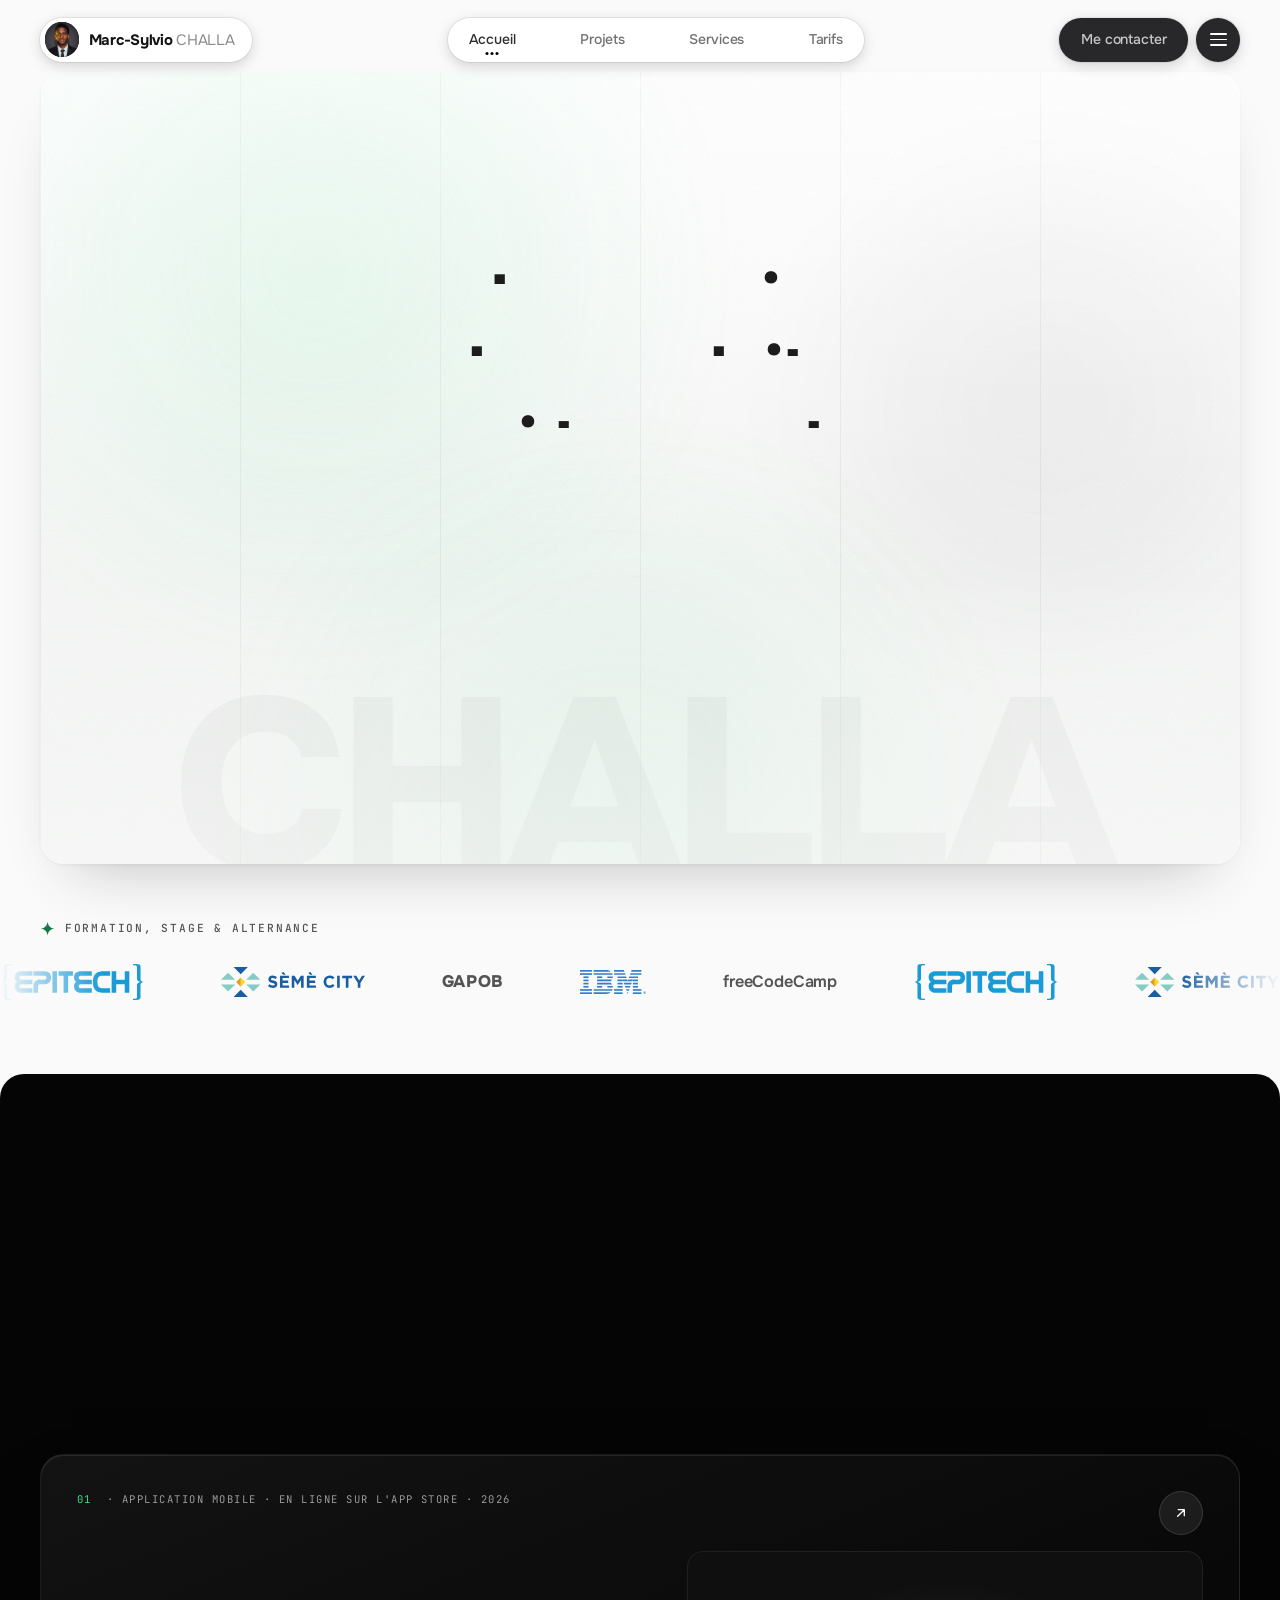
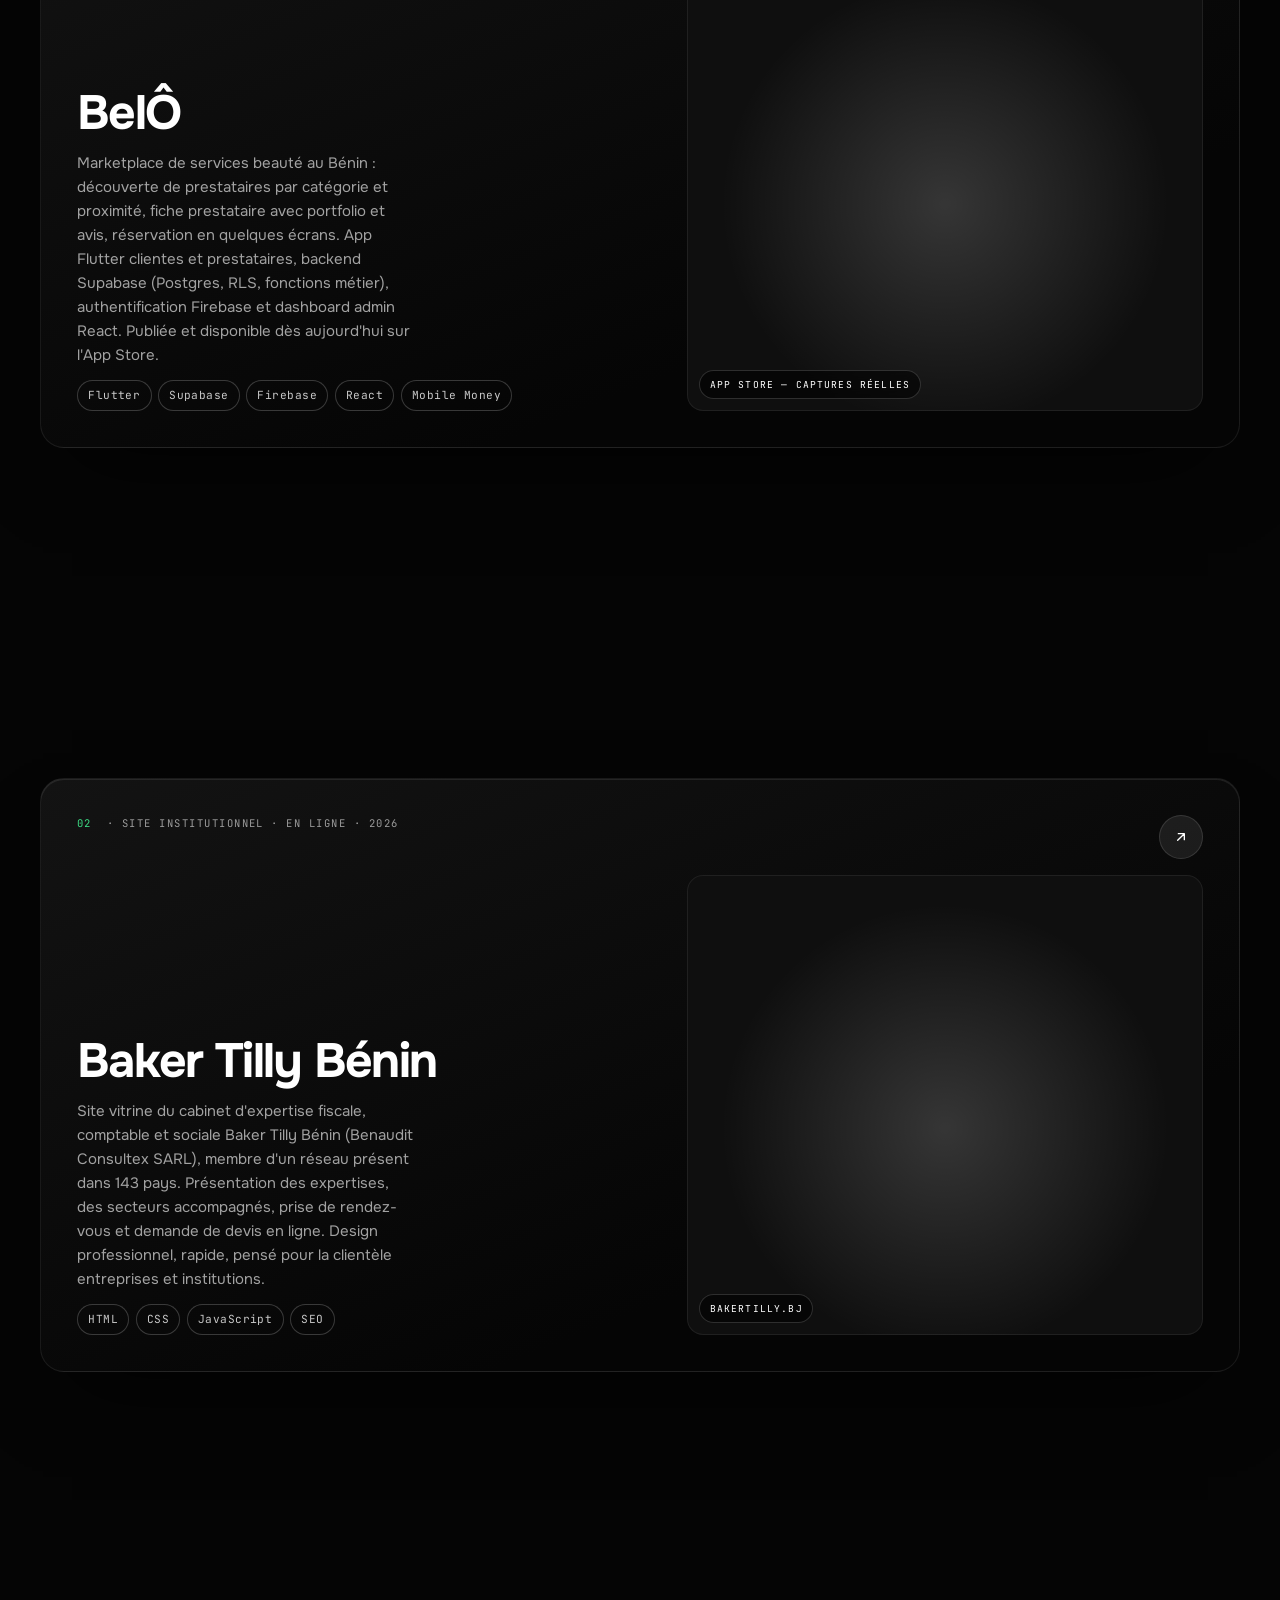
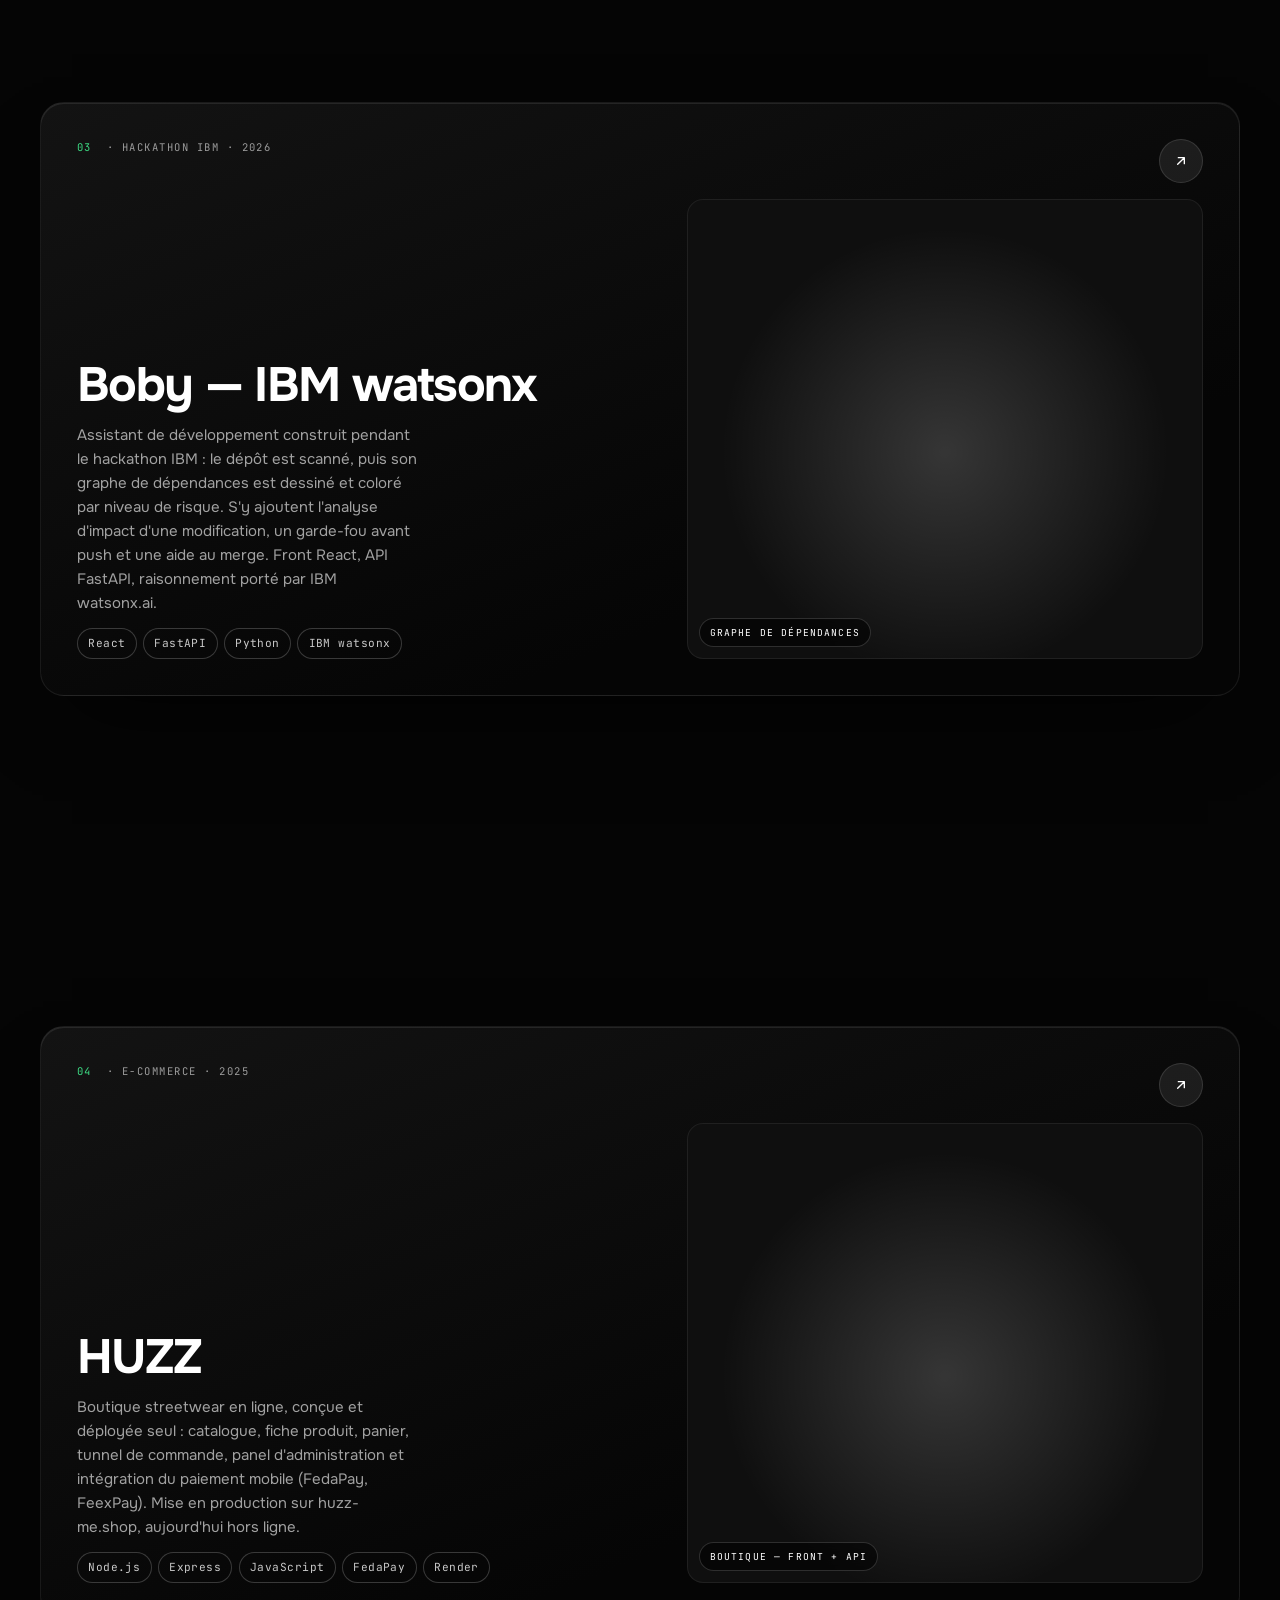
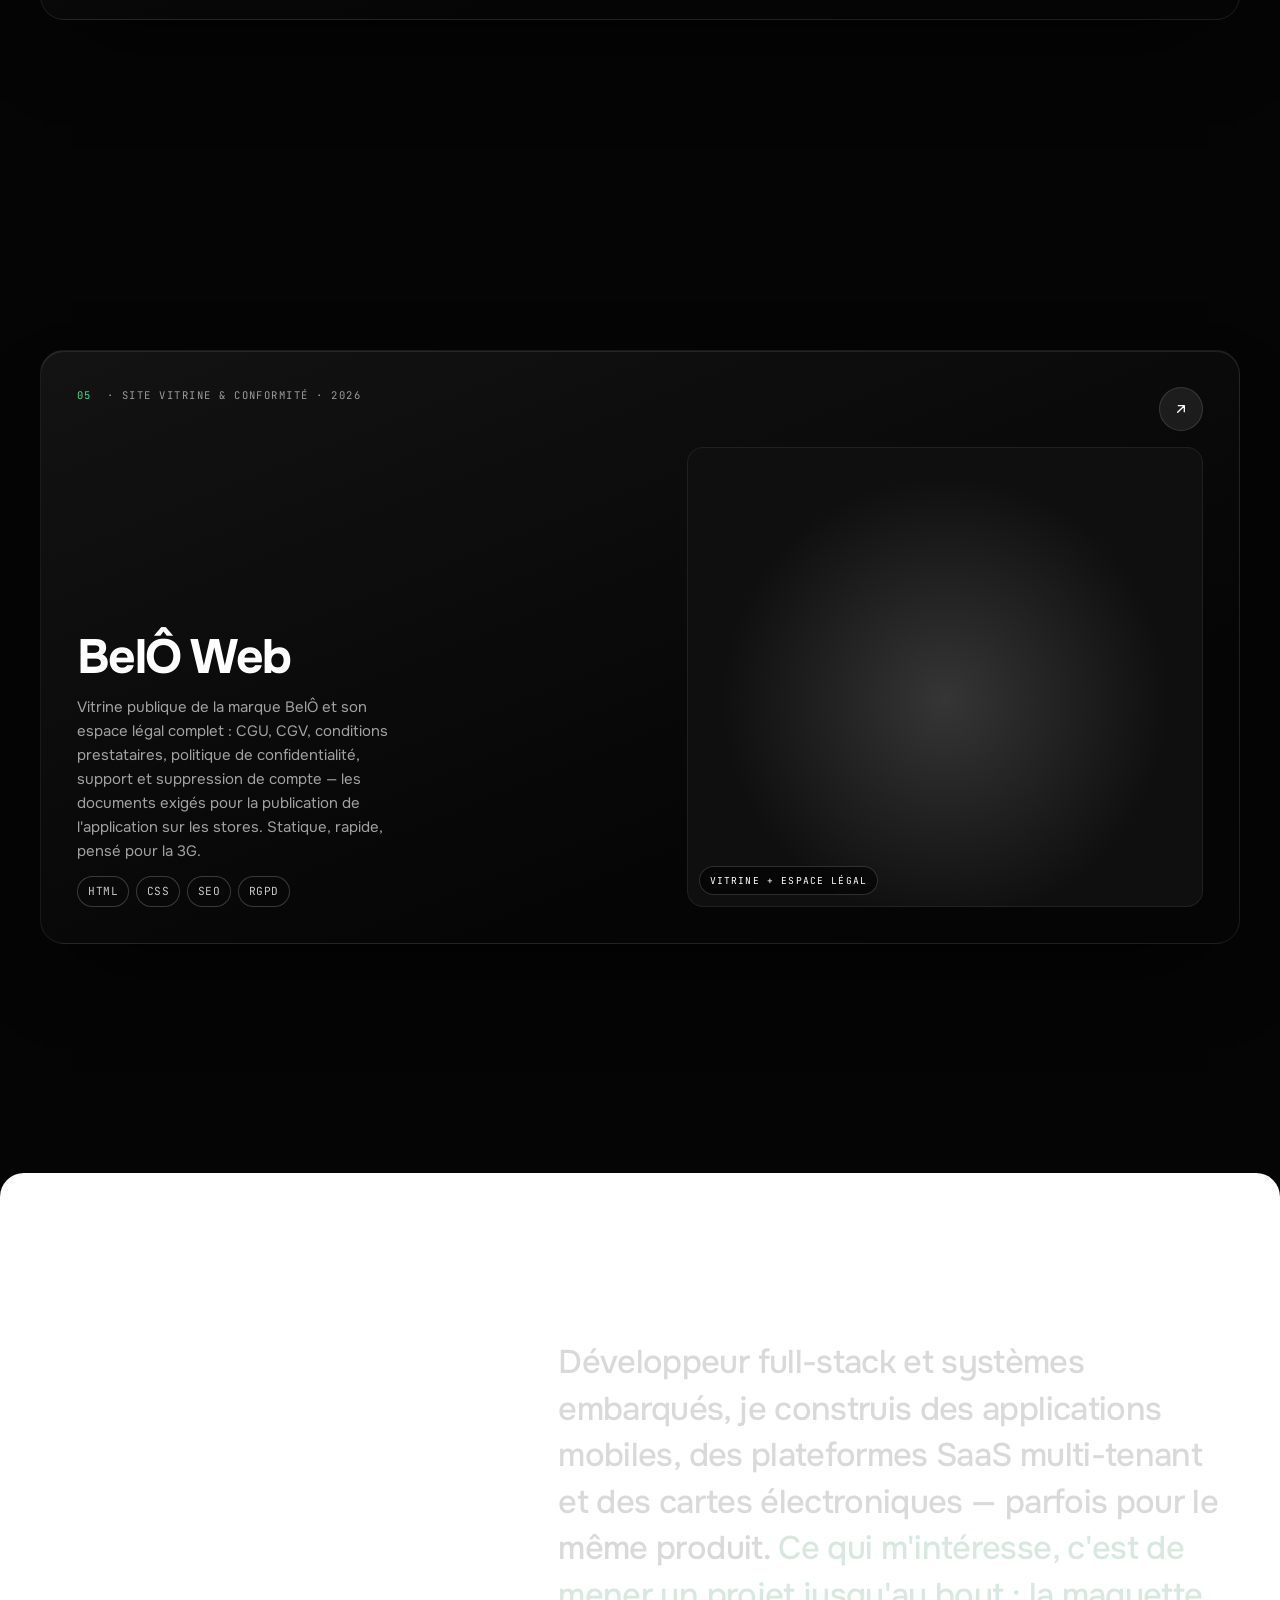
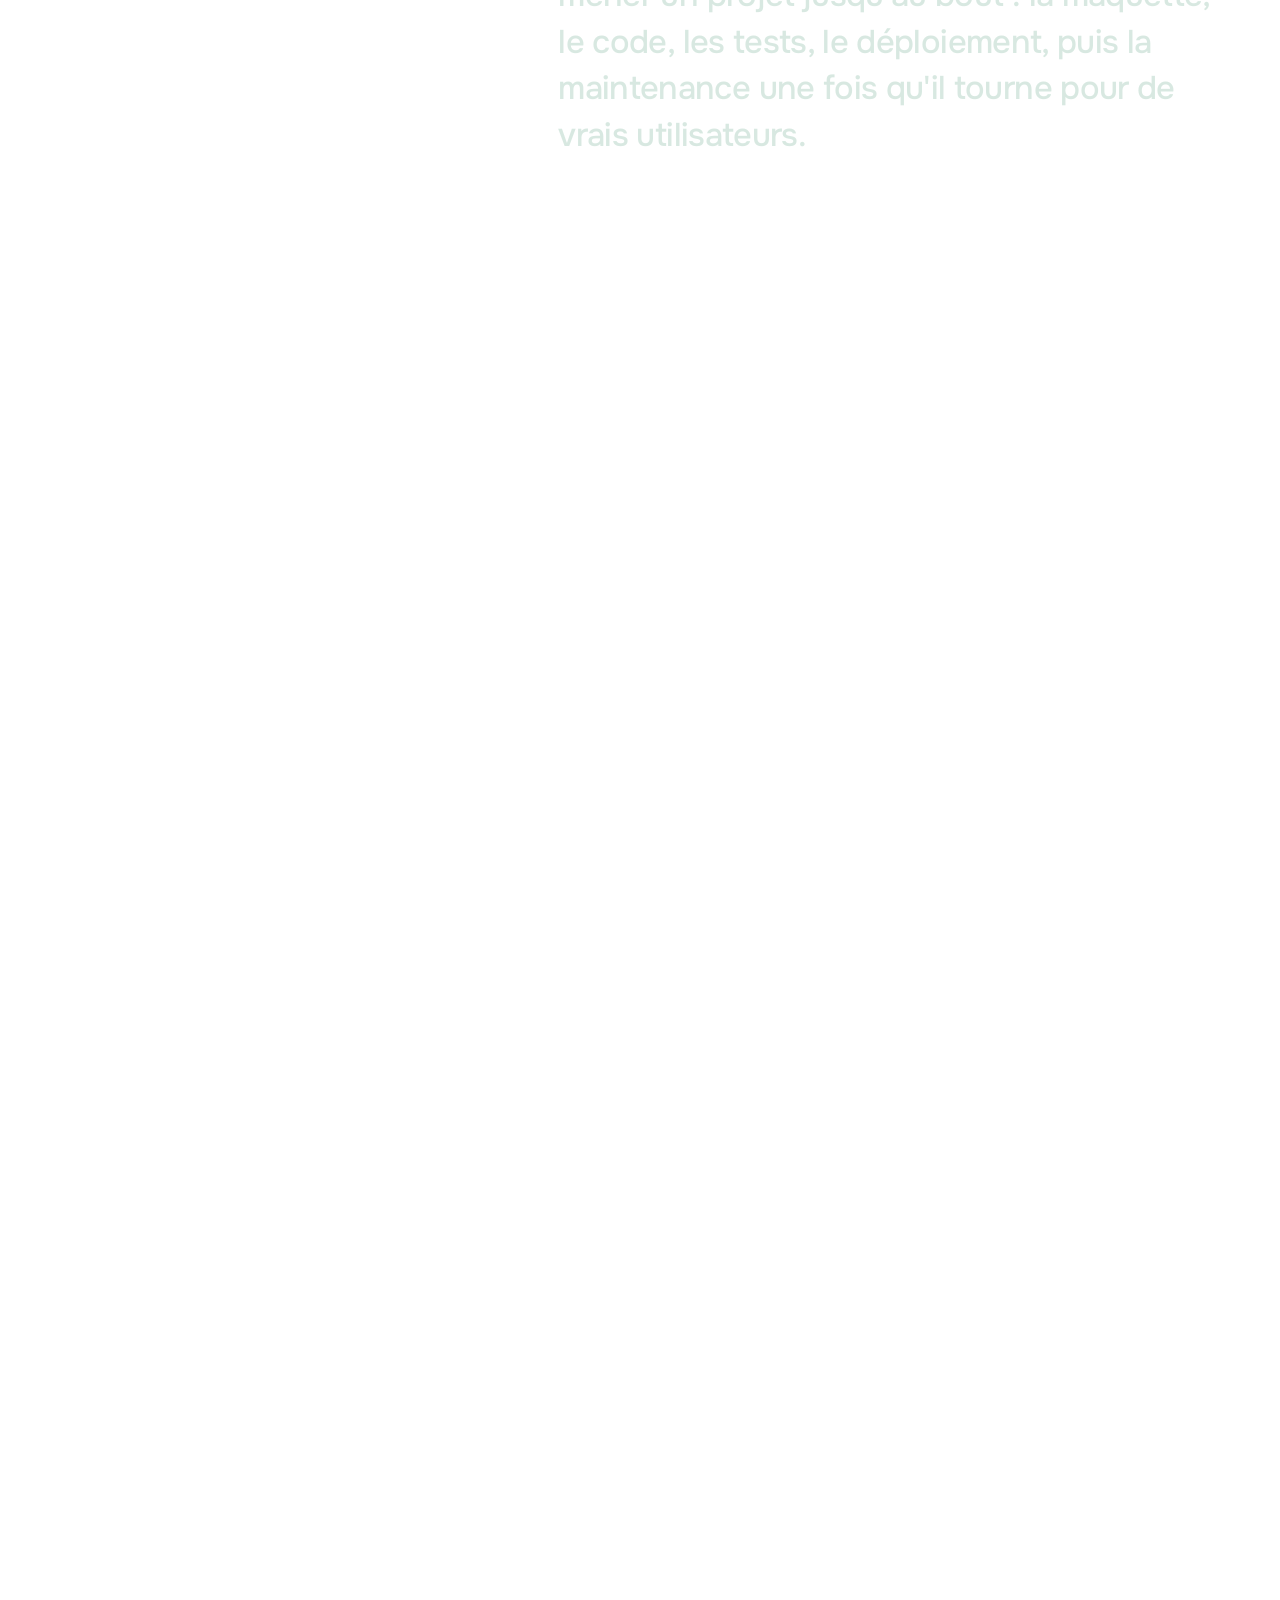
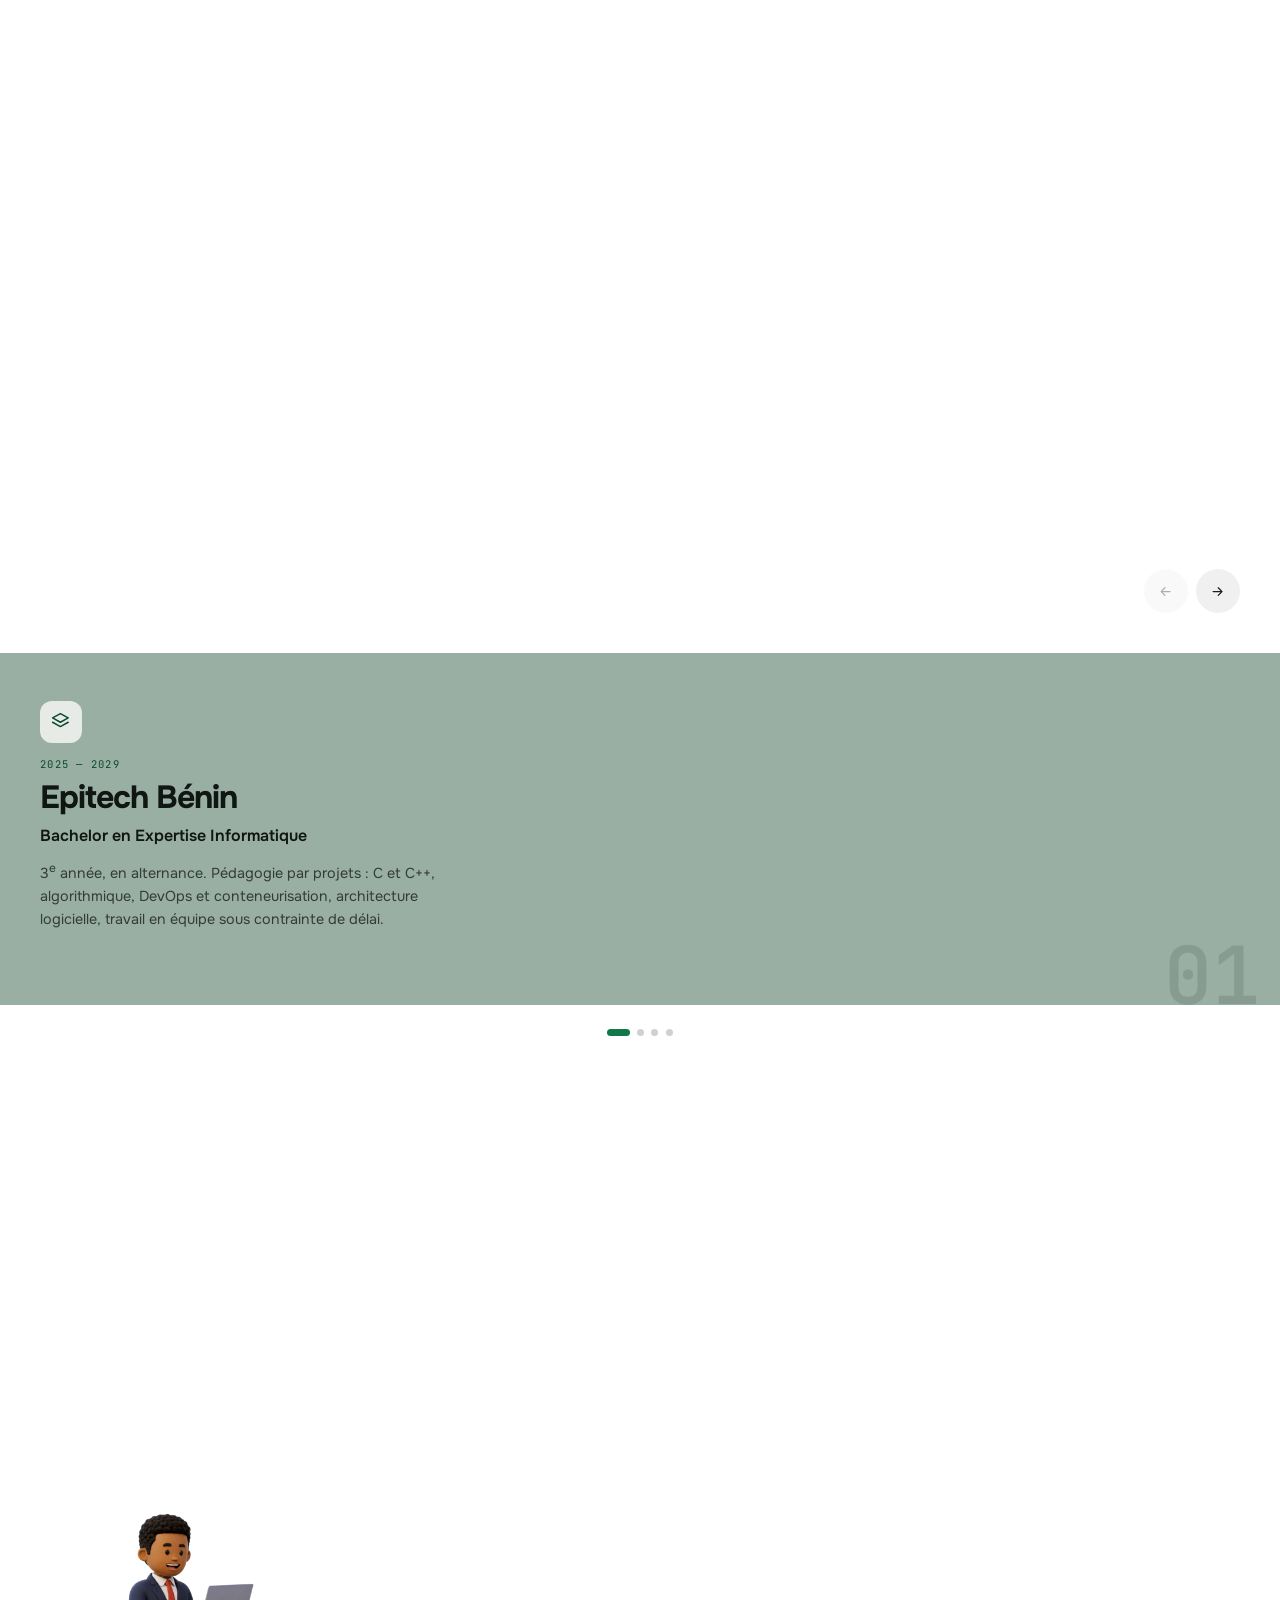
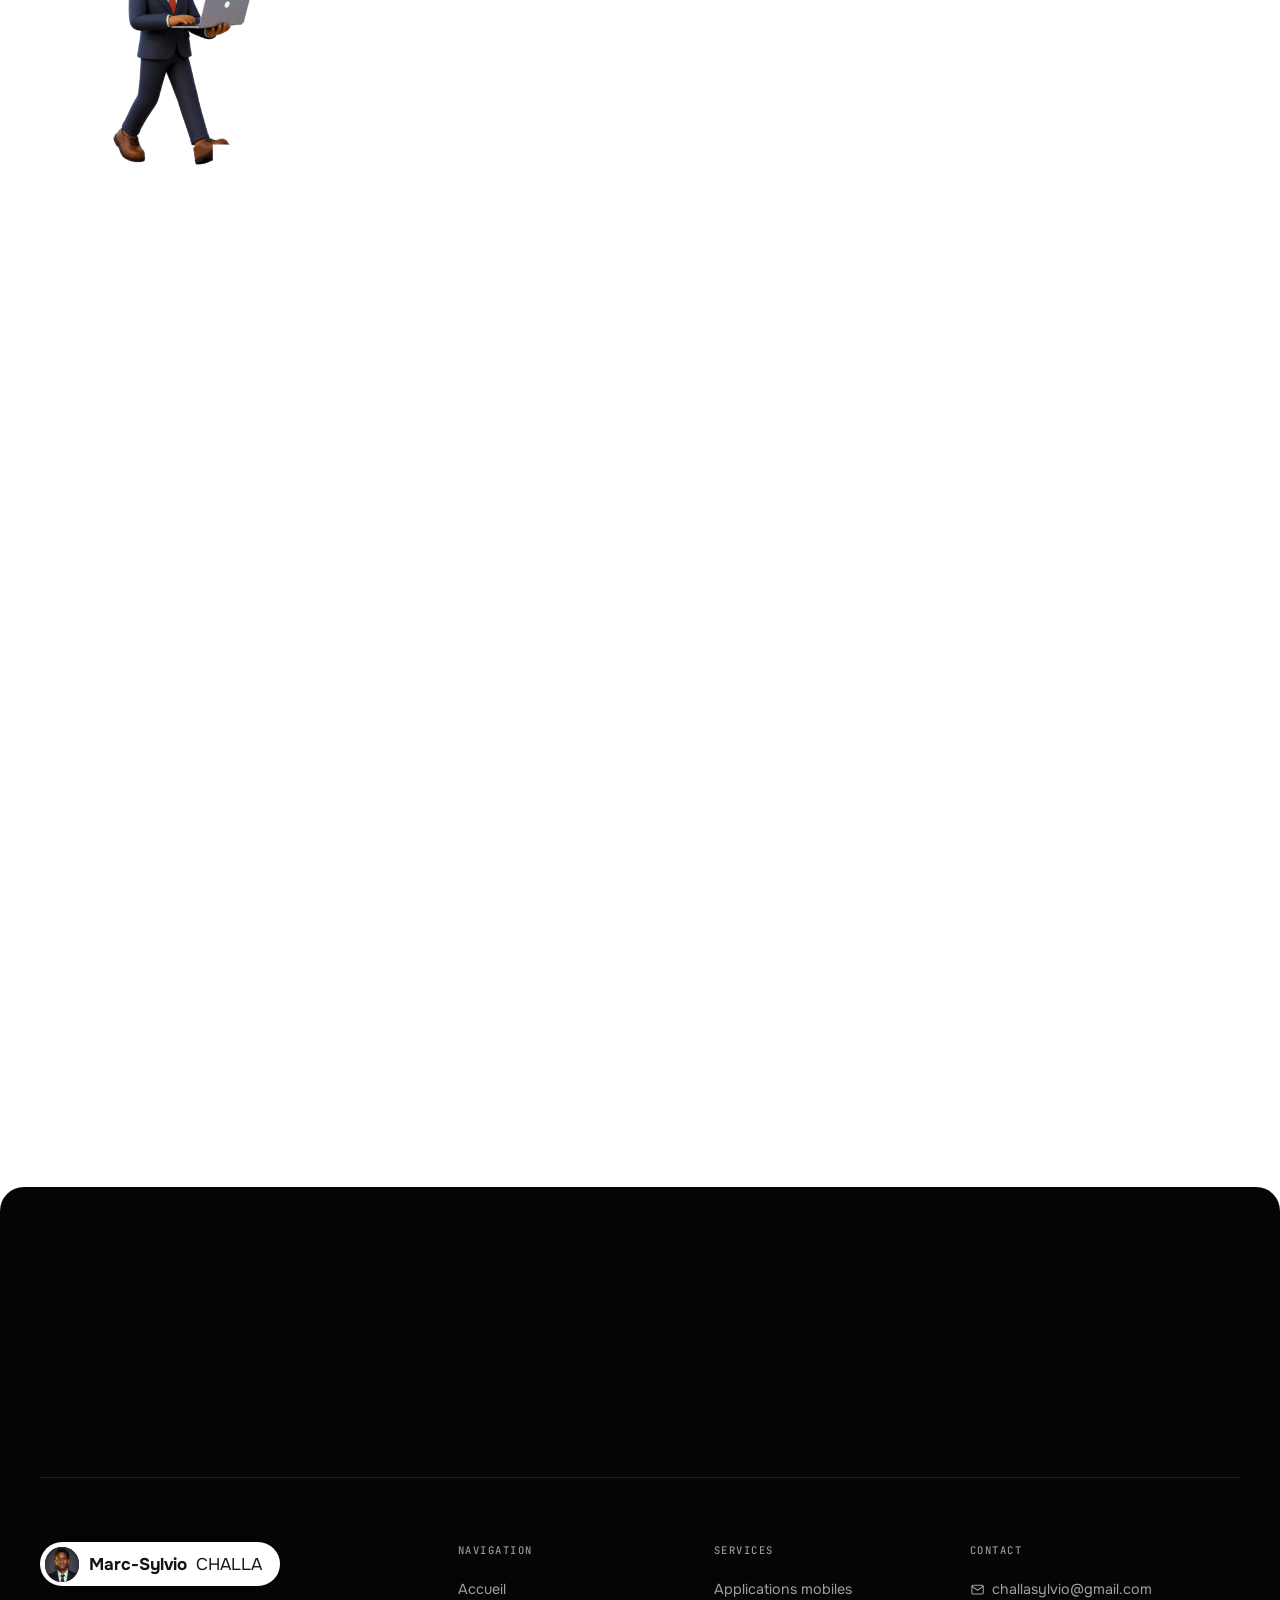
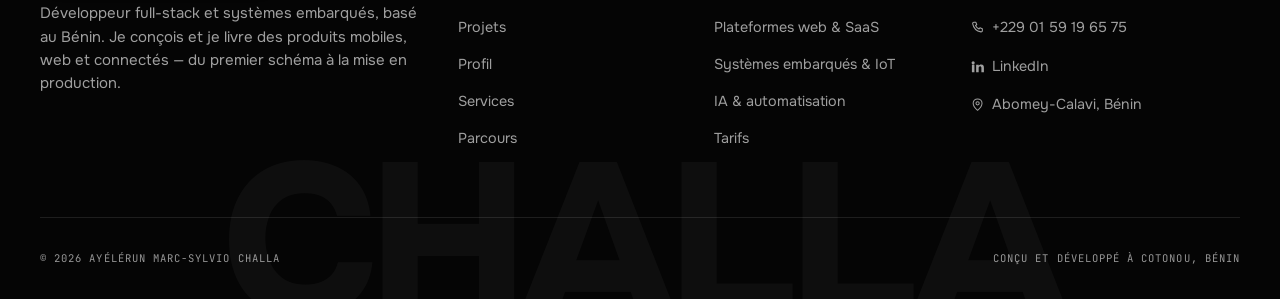
==== commit f9d456b5: "Projets : ajoute Baker Tilly, vraies captures BelÔ, retire Bailo et Sèmè City - Nouvelle carte Baker" ====
--- a/index.html
+++ b/index.html
@@ -1463,19 +1463,19 @@
     <li class="stack-slot" style="--i:0">
       <article class="pcard">
         <div class="p-top">
-          <span><span class="p-num">01</span> &nbsp;· Application mobile · 2026</span>
-          <span class="p-go" aria-hidden="true"><svg><use href="#i-arr-ur"/></svg></span>
+          <span><span class="p-num">01</span> &nbsp;· Application mobile · En ligne sur l'App Store · 2026</span>
+          <a class="p-go" href="https://apps.apple.com/us/app/bel%C3%B4/id6795993525" target="_blank" rel="noopener noreferrer" aria-label="Voir BelÔ sur l'App Store"><svg><use href="#i-arr-ur"/></svg></a>
         </div>
         <div class="p-body">
           <div class="p-text">
             <h3>BelÔ</h3>
-            <p>Marketplace de services beauté au Bénin : découverte de prestataires à proximité, réservation avec acompte et paiement Mobile Money. App Flutter clientes et prestataires, backend Supabase (Postgres, RLS, fonctions métier), authentification Firebase et dashboard admin React.</p>
+            <p>Marketplace de services beauté au Bénin : découverte de prestataires par catégorie et proximité, fiche prestataire avec portfolio et avis, réservation en quelques écrans. App Flutter clientes et prestataires, backend Supabase (Postgres, RLS, fonctions métier), authentification Firebase et dashboard admin React. Publiée et disponible dès aujourd'hui sur l'App Store.</p>
             <div class="p-tags"><span class="chip">Flutter</span><span class="chip">Supabase</span><span class="chip">Firebase</span><span class="chip">React</span><span class="chip">Mobile Money</span></div>
           </div>
           <div class="p-art p-art--shot">
-            <img src="assets/projets/belo-app.jpg" alt="Section application du site BelÔ, montrant l'écran d'accueil de l'app mobile" loading="lazy" decoding="async">
+            <img src="assets/projets/belo-app.jpg" alt="Captures d'écran réelles de l'app BelÔ sur l'App Store : fiche prestataire, recherche de services, liste des prestataires" loading="lazy" decoding="async">
             <span class="glow" aria-hidden="true"></span>
-            <span class="p-shot-tag">App mobile Flutter</span>
+            <span class="p-shot-tag">App Store — captures réelles</span>
           </div>
         </div>
       </article>
@@ -1484,19 +1484,19 @@
     <li class="stack-slot" style="--i:1">
       <article class="pcard">
         <div class="p-top">
-          <span><span class="p-num">02</span> &nbsp;· Plateforme SaaS · 2026</span>
-          <span class="p-go" aria-hidden="true"><svg><use href="#i-arr-ur"/></svg></span>
+          <span><span class="p-num">02</span> &nbsp;· Site institutionnel · En ligne · 2026</span>
+          <a class="p-go" href="https://www.bakertilly.bj/" target="_blank" rel="noopener noreferrer" aria-label="Voir le site Baker Tilly Bénin"><svg><use href="#i-arr-ur"/></svg></a>
         </div>
         <div class="p-body">
           <div class="p-text">
-            <h3>Bailo</h3>
-            <p>SaaS de gestion locative pour propriétaires et agences. Multi-tenant strict, cycle de loyer automatisé (avis, trois relances WhatsApp, quittances PDF conformes aux acomptes), espace client et back-office staff cloisonnés, impersonation tracée. Monorepo Turborepo, 95 tests sur les risques financiers.</p>
-            <div class="p-tags"><span class="chip">NestJS</span><span class="chip">Next.js</span><span class="chip">Prisma</span><span class="chip">PostgreSQL</span><span class="chip">n8n</span><span class="chip">Docker</span></div>
+            <h3>Baker Tilly Bénin</h3>
+            <p>Site vitrine du cabinet d'expertise fiscale, comptable et sociale Baker Tilly Bénin (Benaudit Consultex SARL), membre d'un réseau présent dans 143 pays. Présentation des expertises, des secteurs accompagnés, prise de rendez-vous et demande de devis en ligne. Design professionnel, rapide, pensé pour la clientèle entreprises et institutions.</p>
+            <div class="p-tags"><span class="chip">HTML</span><span class="chip">CSS</span><span class="chip">JavaScript</span><span class="chip">SEO</span></div>
           </div>
           <div class="p-art p-art--shot">
-            <img src="assets/projets/bailo.jpg" alt="Page d'accueil de la plateforme Bailo" loading="lazy" decoding="async">
+            <img src="assets/projets/bakertilly.jpg" alt="Page d'accueil du site Baker Tilly Bénin" loading="lazy" decoding="async">
             <span class="glow" aria-hidden="true"></span>
-            <span class="p-shot-tag">Landing — Next.js</span>
+            <span class="p-shot-tag">bakertilly.bj</span>
           </div>
         </div>
       </article>
@@ -1560,46 +1560,6 @@
             <img src="assets/projets/belo-web.jpg" alt="Page d'accueil du site vitrine BelÔ" loading="lazy" decoding="async">
             <span class="glow" aria-hidden="true"></span>
             <span class="p-shot-tag">Vitrine + espace légal</span>
-          </div>
-        </div>
-      </article>
-    </li>
-
-    <li class="stack-slot" style="--i:5">
-      <article class="pcard">
-        <div class="p-top">
-          <span><span class="p-num">06</span> &nbsp;· Robotique &amp; embarqué · 2025</span>
-          <span class="p-go" aria-hidden="true"><svg><use href="#i-arr-ur"/></svg></span>
-        </div>
-        <div class="p-body">
-          <div class="p-text">
-            <h3>Sèmè City Open Park</h3>
-            <p>Robots éducatifs autonomes programmés en Python et Scratch (détection d'obstacles, bras articulé), microcontrôleurs Arduino et ESP32 avec capteurs DHT11 et ultrason, affichage LCD en I2C, circuits imprimés routés sous KiCad et boîtiers imprimés en 3D. Plus de 15 prototypes fonctionnels.</p>
-            <div class="p-tags"><span class="chip">Arduino</span><span class="chip">ESP32</span><span class="chip">Python</span><span class="chip">KiCad</span><span class="chip">C++</span></div>
-          </div>
-          <div class="p-art"><span class="glow"></span>
-            <svg viewBox="0 0 200 125" fill="none" stroke="currentColor">
-              <g stroke-width="1" stroke-opacity=".3">
-                <path d="M0 24h200M0 100h200M40 0v125M160 0v125"/>
-              </g>
-              <g stroke-width="1.4">
-                <rect x="64" y="40" width="72" height="46" rx="6" stroke-opacity=".9"/>
-                <rect x="84" y="56" width="32" height="16" rx="3" stroke-opacity=".6"/>
-                <path d="M64 52H40v-24M136 52h24v-24M64 74H40v26M136 74h24v26" stroke-opacity=".55" stroke-linecap="round" stroke-linejoin="round"/>
-              </g>
-              <g stroke-width="1.6" stroke-linecap="round" stroke-opacity=".85">
-                <path d="M148 24a14 14 0 0 1 0 20M158 18a22 22 0 0 1 0 32" class="dash"/>
-              </g>
-              <g stroke-width="1.5" stroke-linecap="round" stroke-linejoin="round" stroke-opacity=".8">
-                <rect x="18" y="96" width="22" height="16" rx="4"/>
-                <circle cx="24" cy="104" r="2"/><circle cx="34" cy="104" r="2"/>
-                <path d="M29 96v-6"/>
-              </g>
-              <g fill="currentColor">
-                <circle cx="40" cy="28" r="3" class="pulse-node"/><circle cx="160" cy="28" r="3" class="pulse-node"/>
-                <circle cx="40" cy="100" r="3" class="pulse-node"/><circle cx="160" cy="100" r="3" class="pulse-node"/>
-              </g>
-            </svg>
           </div>
         </div>
       </article>
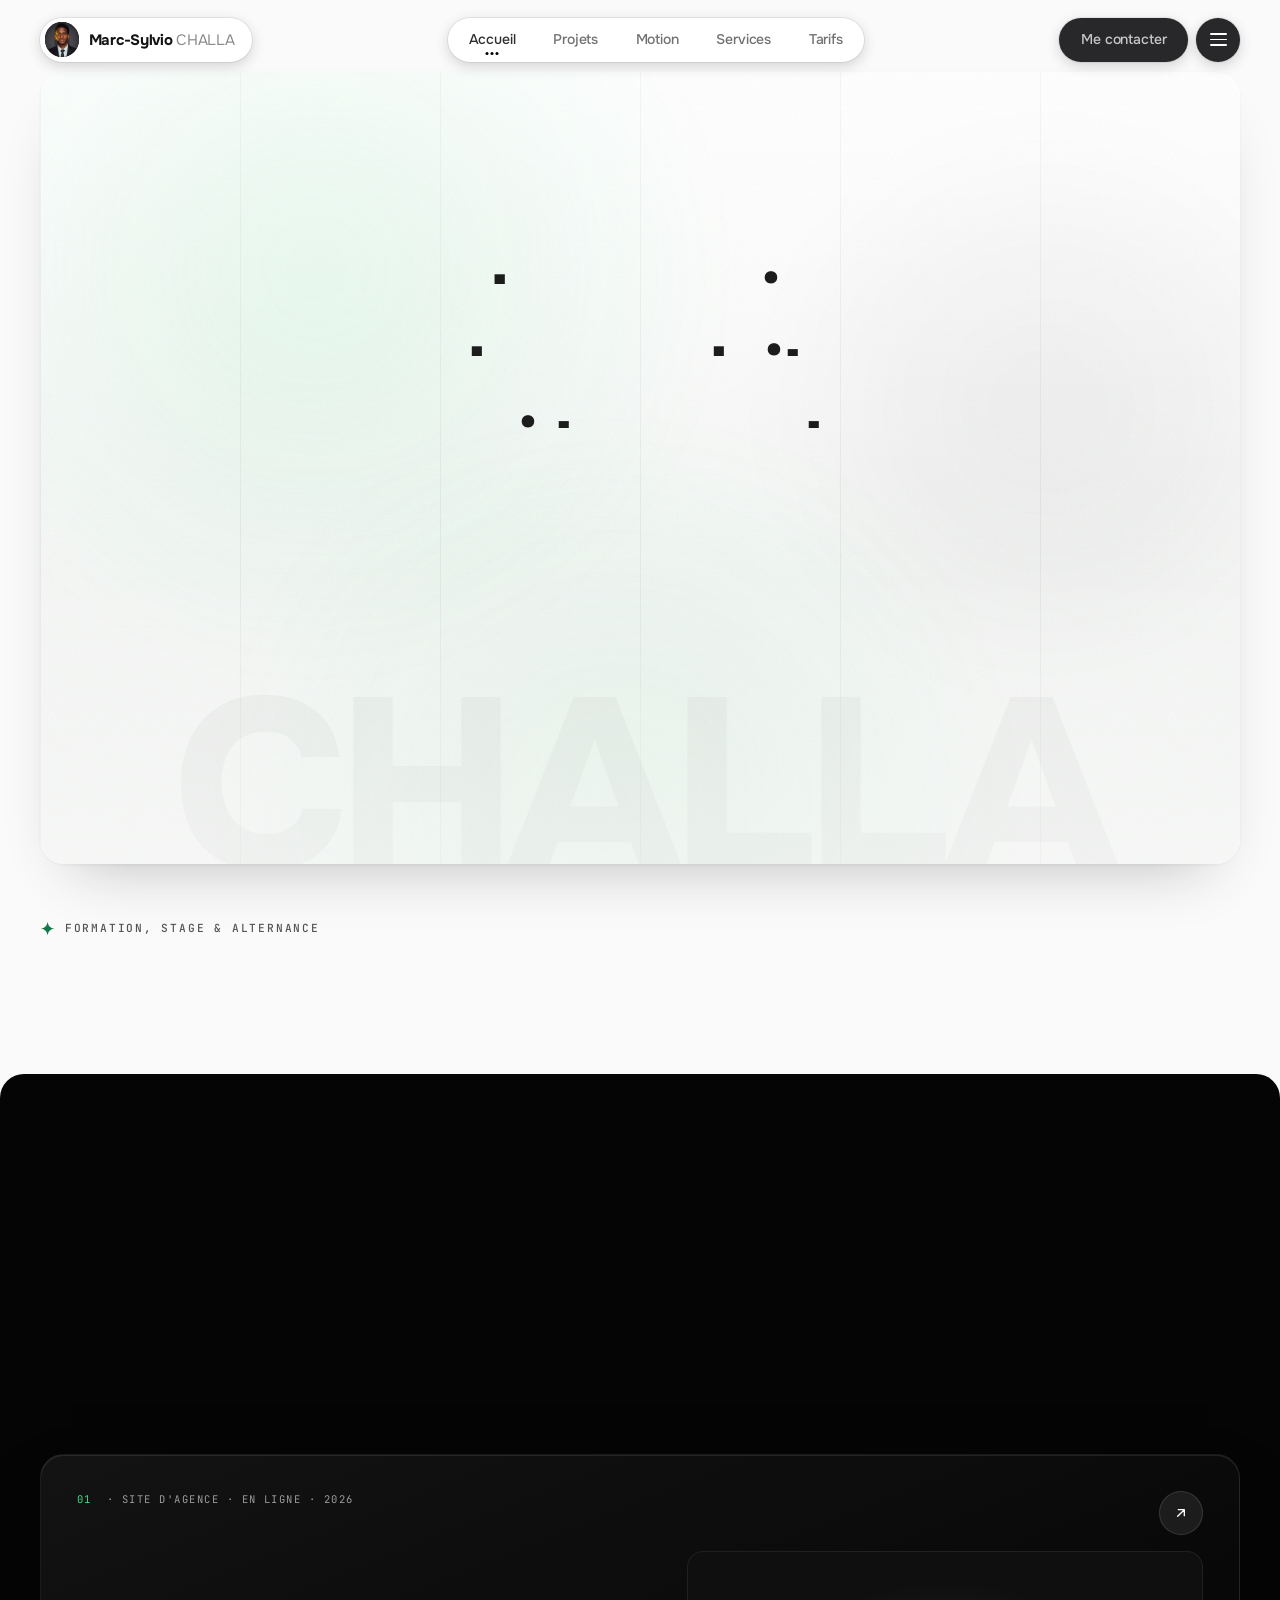
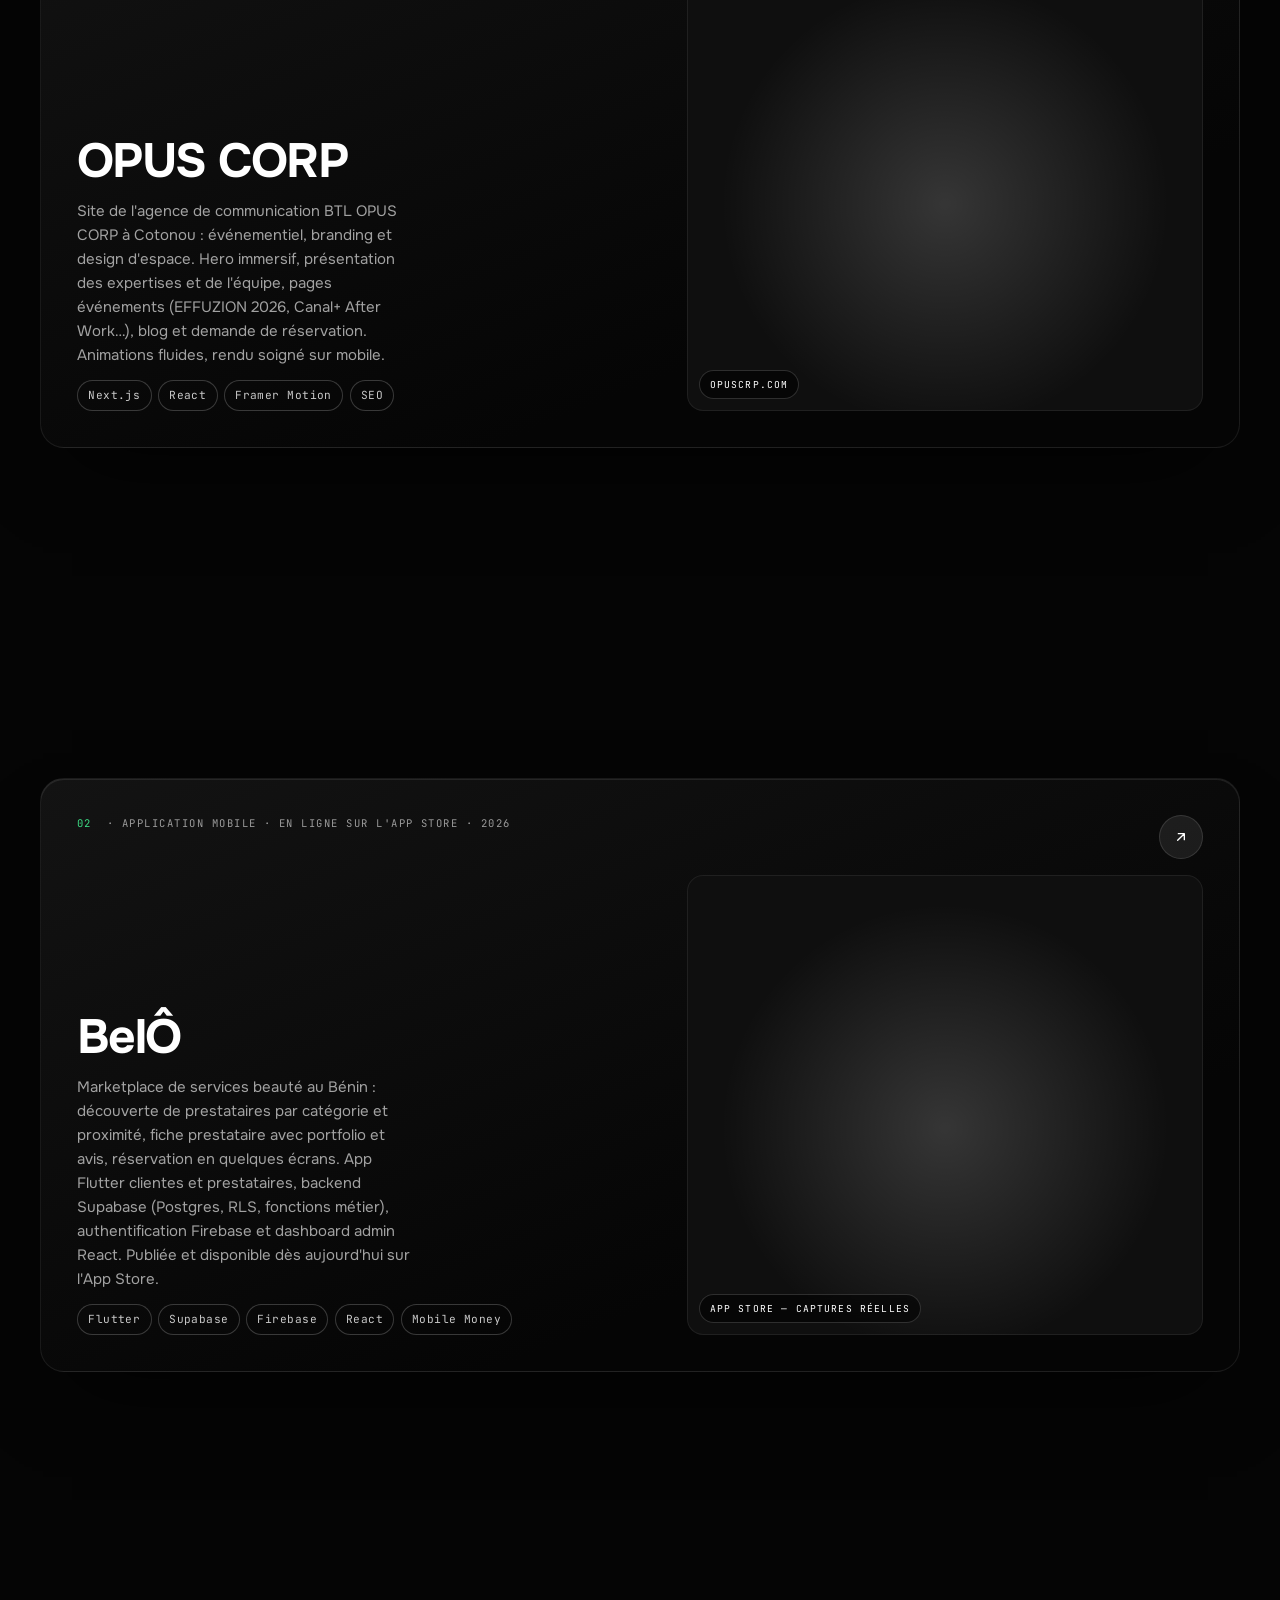
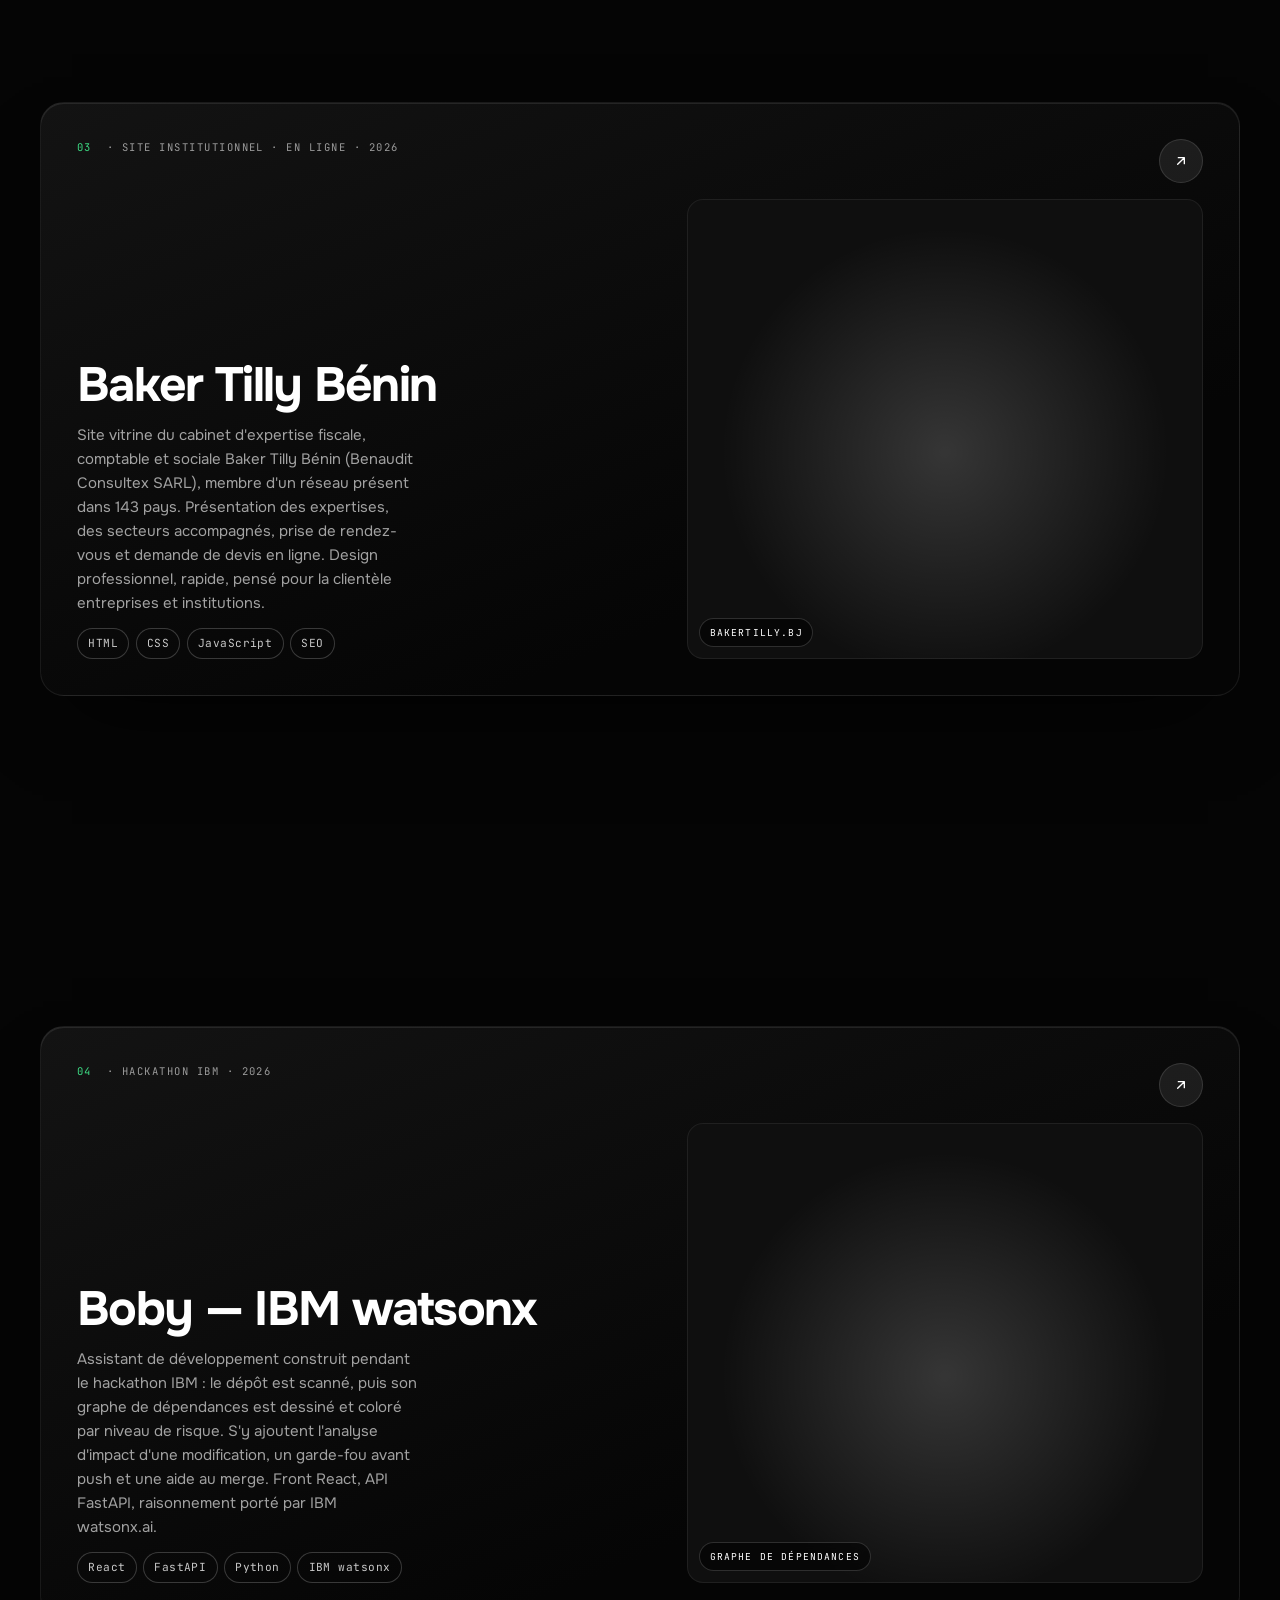
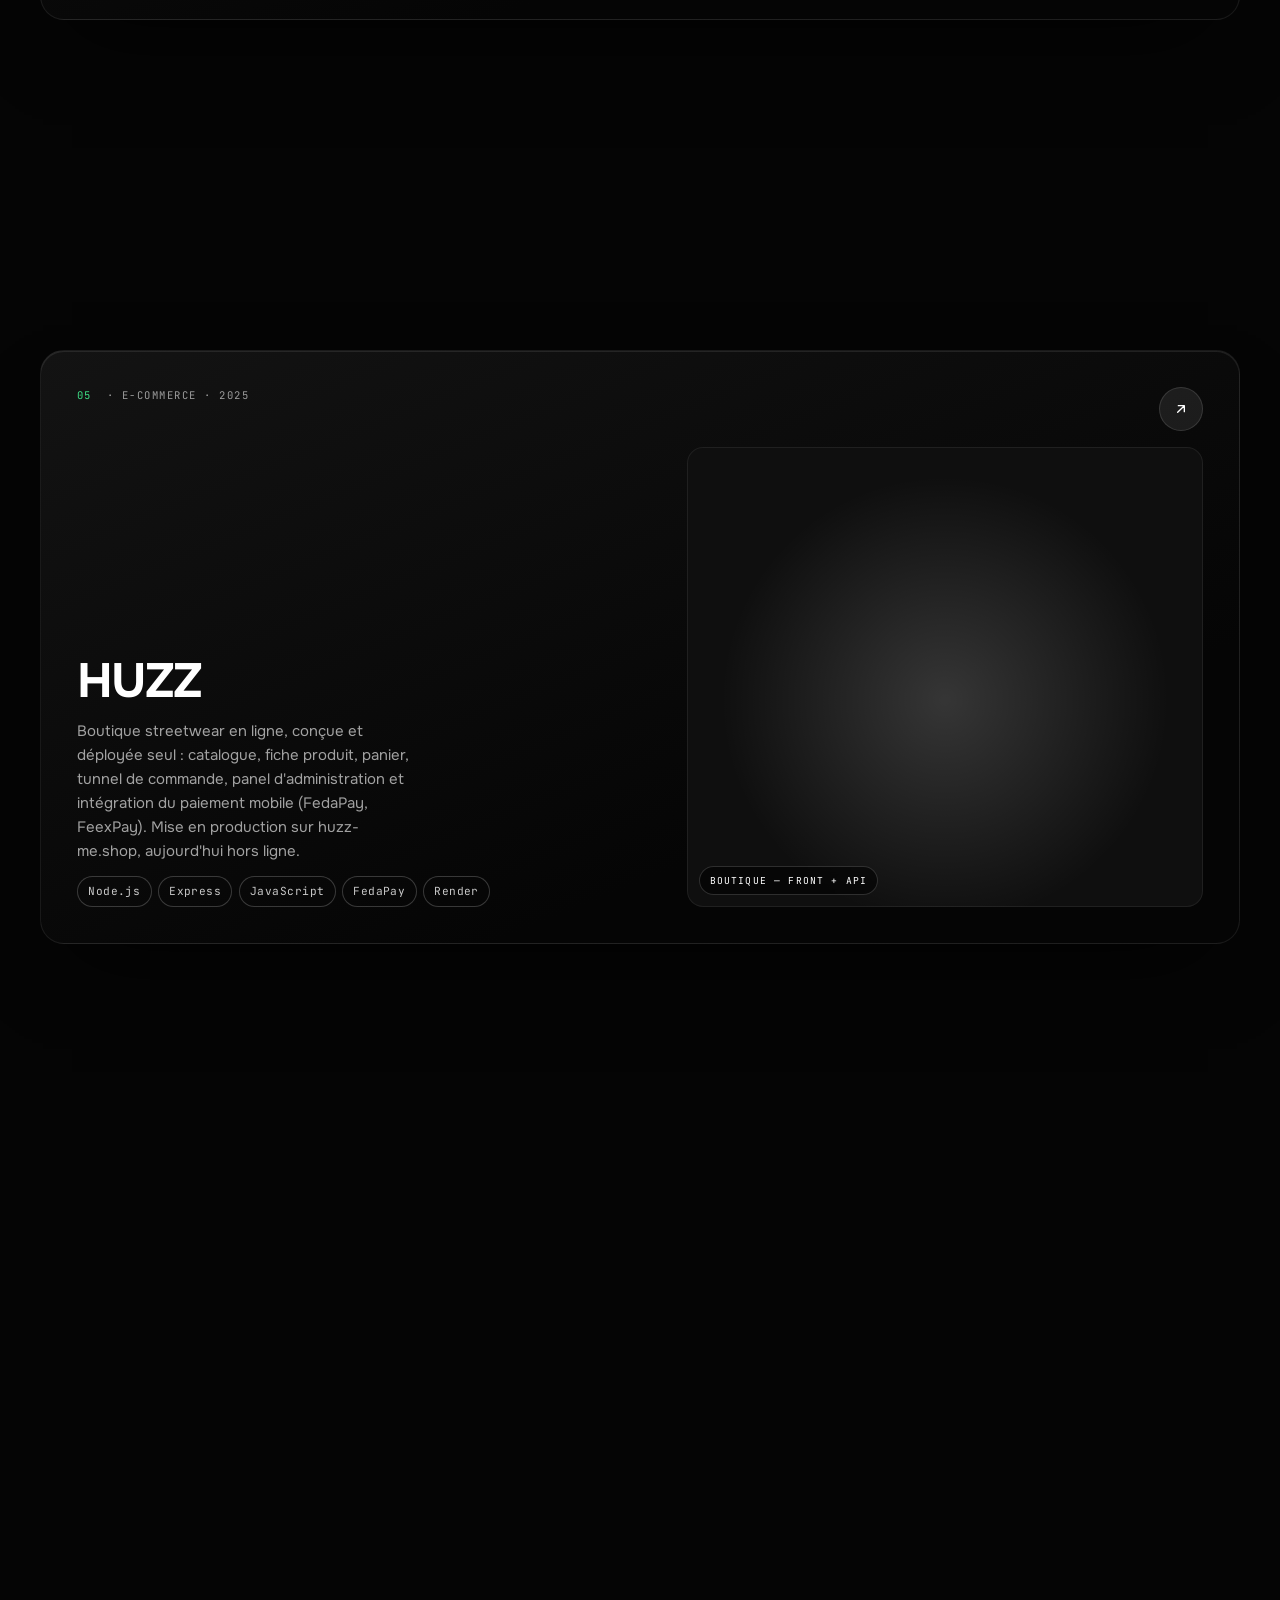
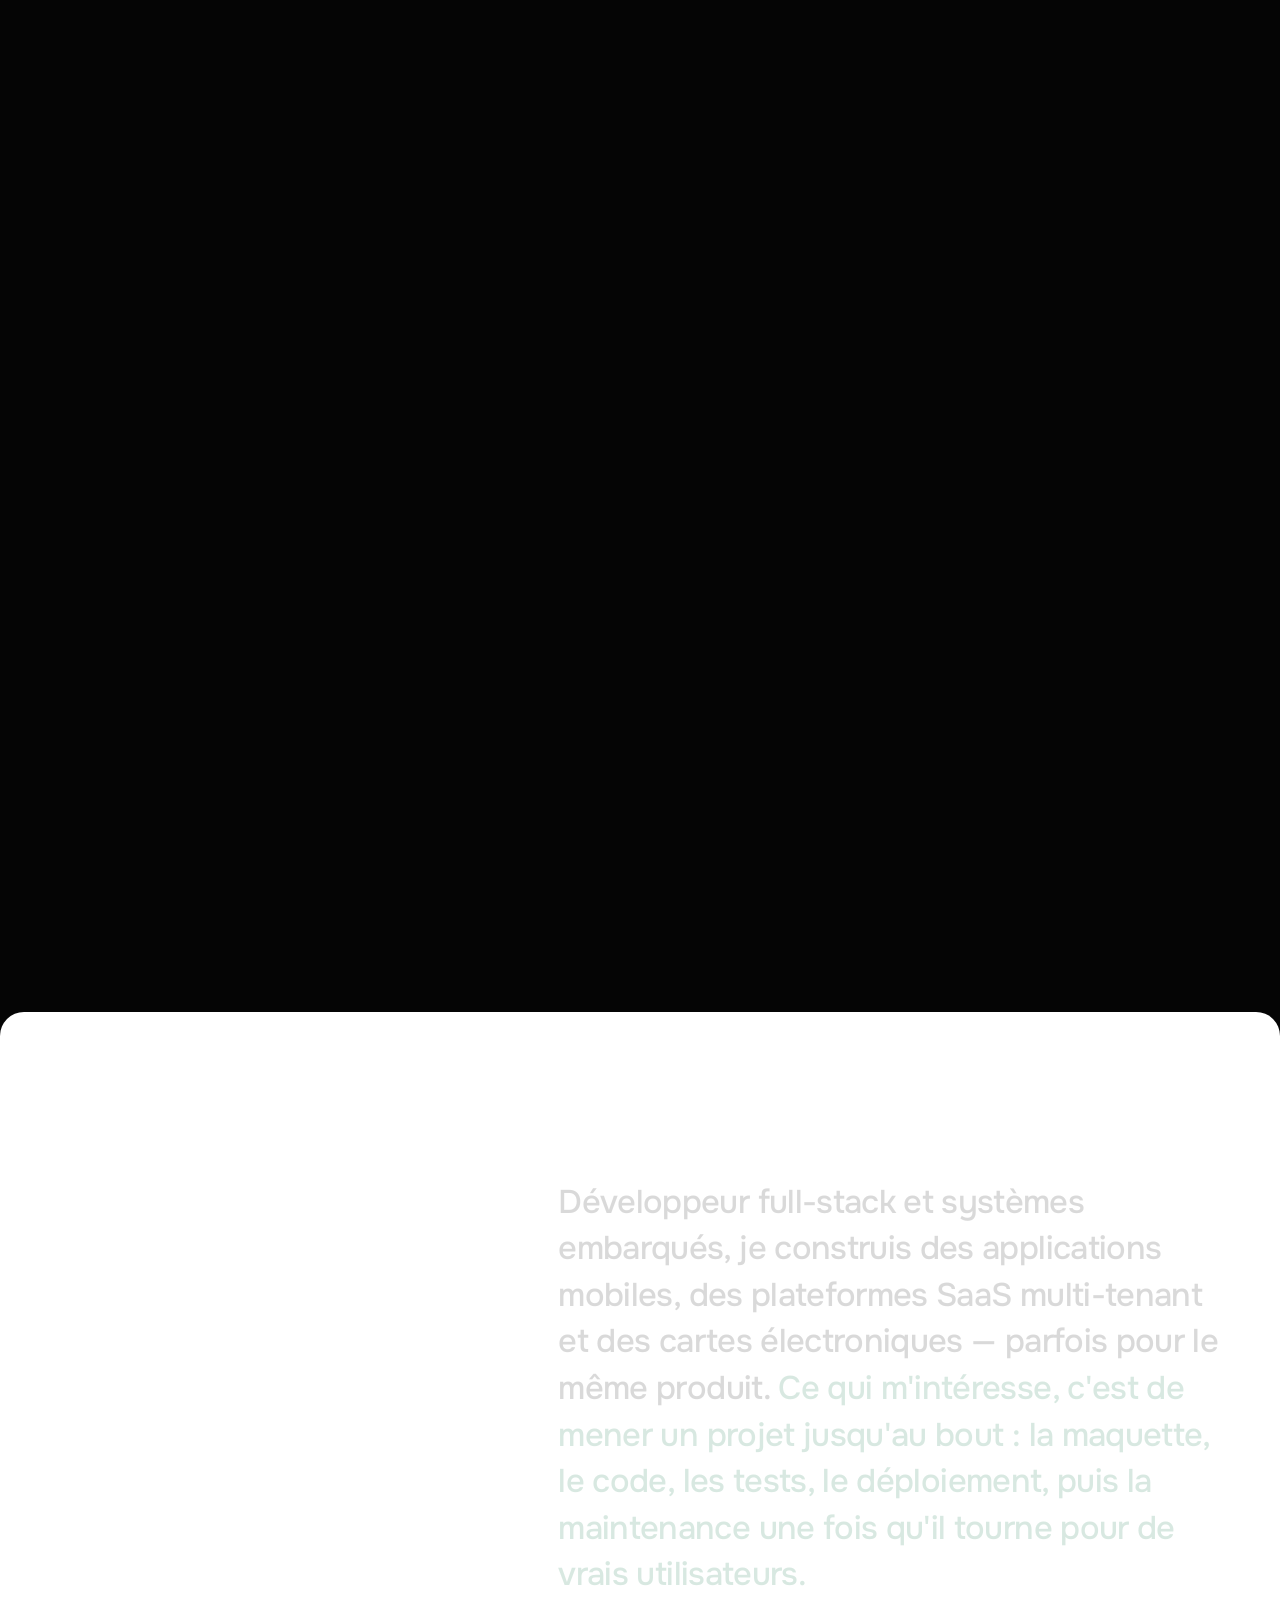
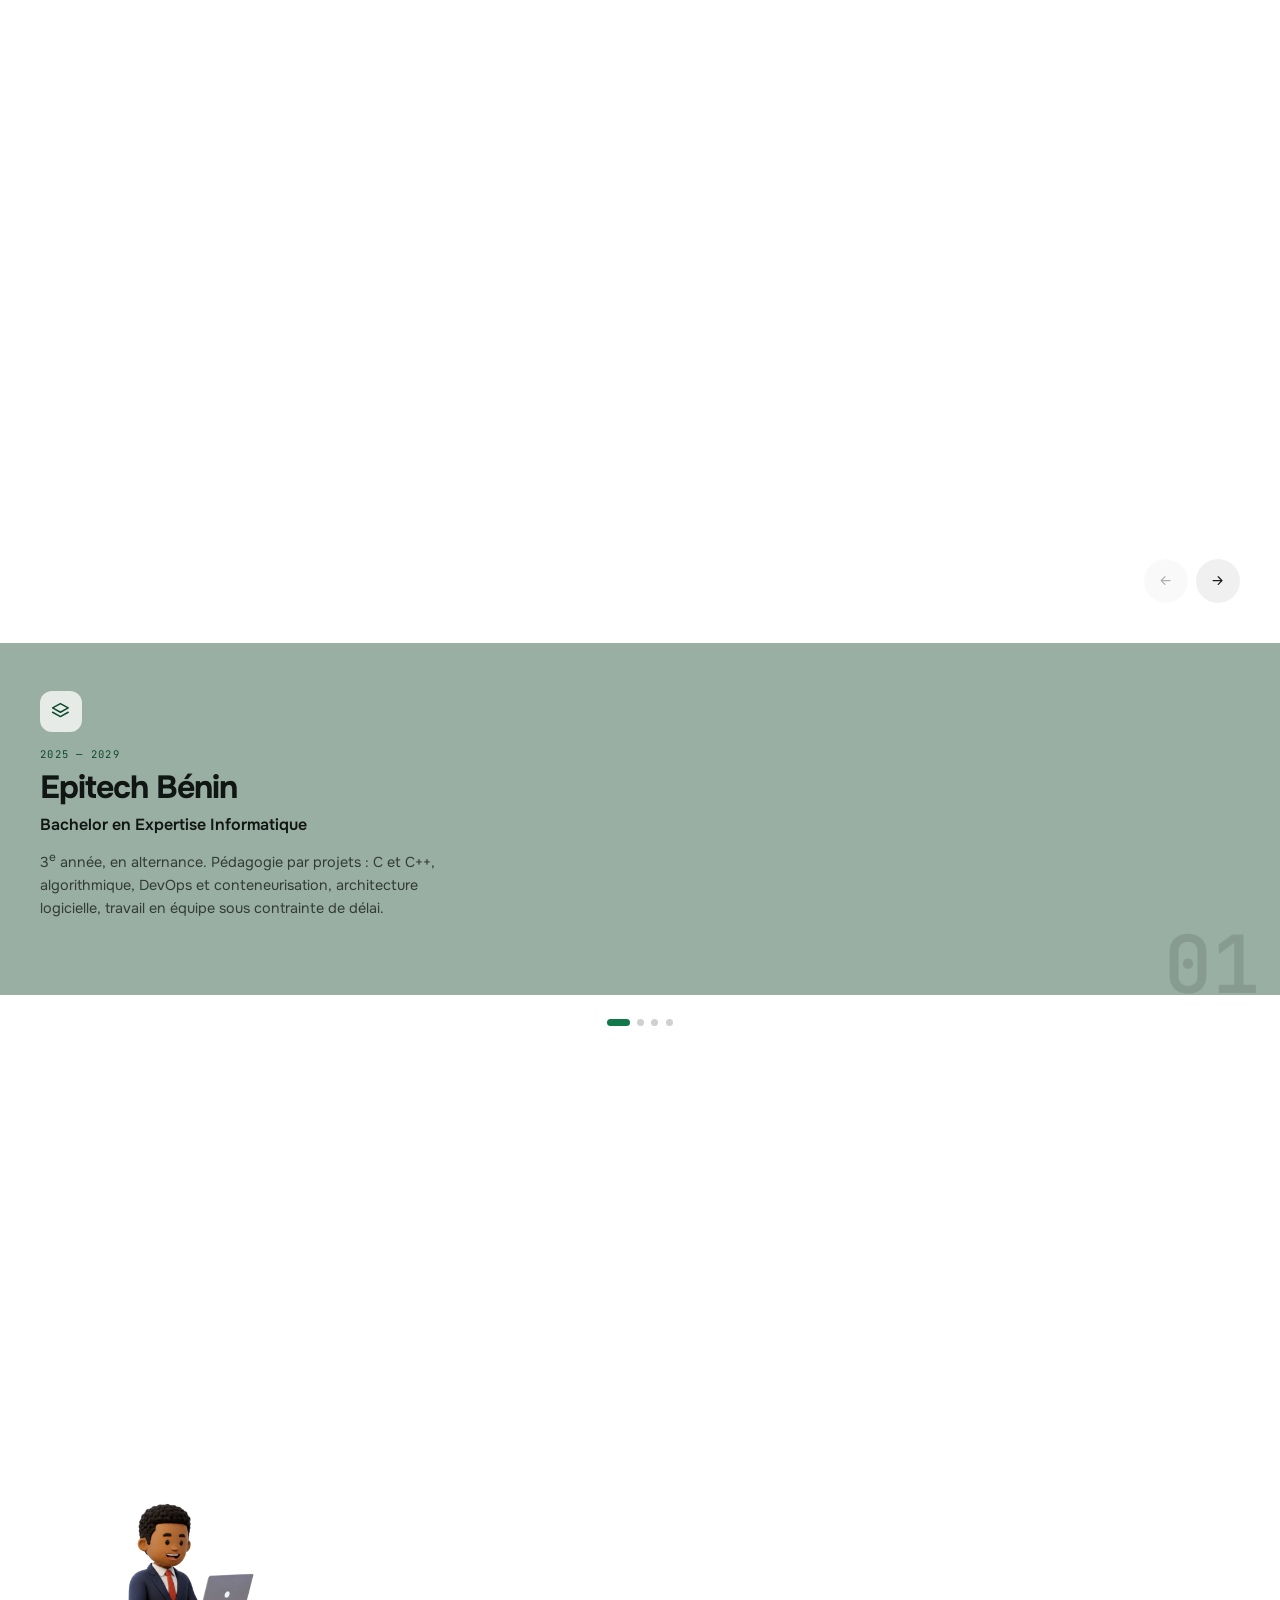
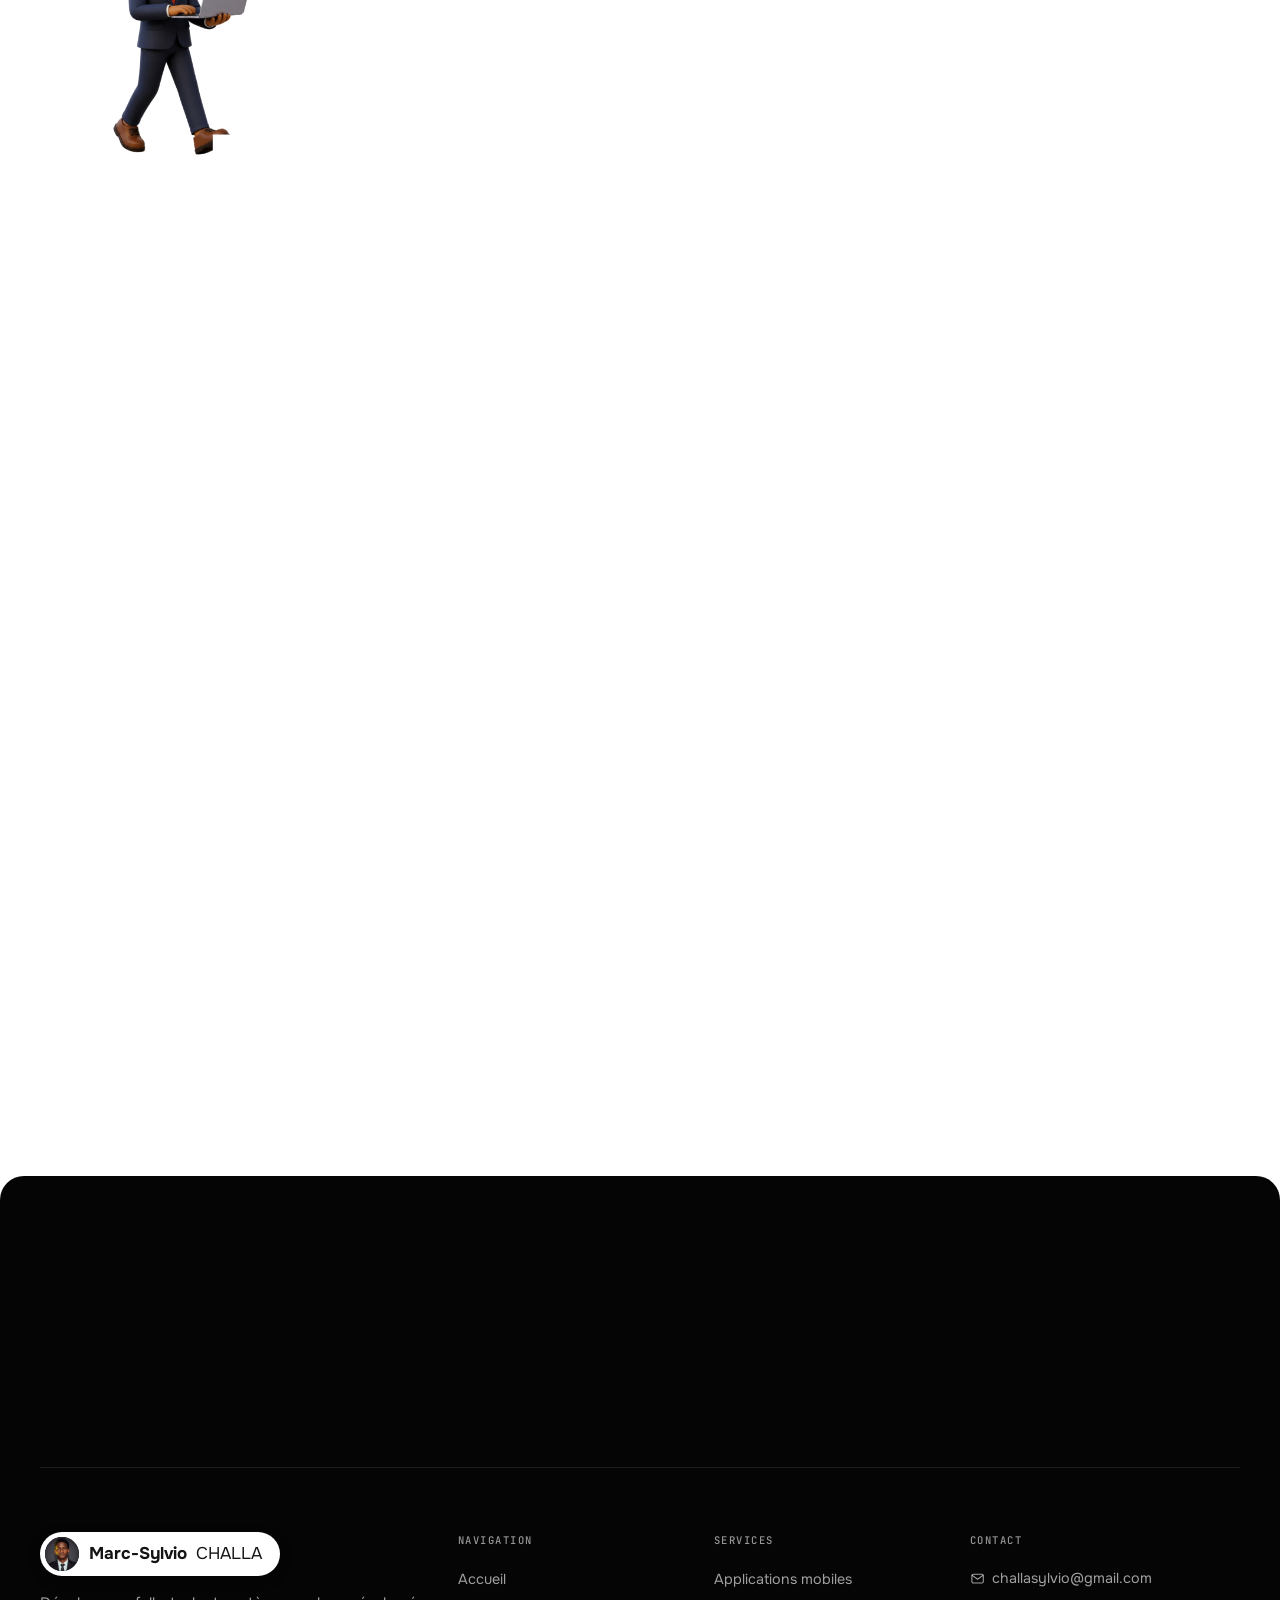
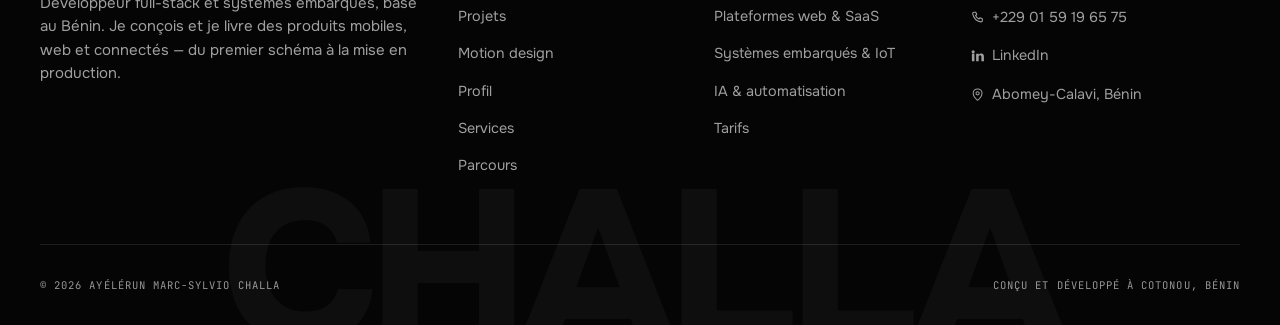
==== commit 0a41a6bf: "Projets : OPUS CORP en premier, retire BelÔ Web ; ajoute la section Motion design (Winix, GozemCar) " ====
--- a/index.html
+++ b/index.html
@@ -4,9 +4,9 @@
 <meta charset="UTF-8" />
 <meta name="viewport" content="width=device-width, initial-scale=1, viewport-fit=cover" />
 <title>Marc-Sylvio CHALLA — Développeur full-stack &amp; systèmes embarqués</title>
-<meta name="description" content="Marc-Sylvio CHALLA, développeur full-stack et systèmes embarqués basé au Bénin. Applications mobiles Flutter, plateformes SaaS Next.js et NestJS, cartes Arduino et ESP32 — du premier schéma à la mise en production." />
+<meta name="description" content="Marc-Sylvio CHALLA, développeur full-stack et systèmes embarqués basé au Bénin. Applications mobiles Flutter, plateformes SaaS Next.js et NestJS, cartes Arduino et ESP32, motion design et identité de marque — du premier schéma à la mise en production." />
 <meta name="author" content="Ayélérun Marc-Sylvio CHALLA" />
-<meta name="keywords" content="développeur Bénin, Flutter, Next.js, NestJS, Supabase, Arduino, ESP32, IoT, SaaS, Cotonou, Epitech" />
+<meta name="keywords" content="développeur Bénin, Flutter, Next.js, NestJS, Supabase, Arduino, ESP32, IoT, SaaS, motion design, design graphique, Remotion, Cotonou, Epitech" />
 <meta property="og:type" content="website" />
 <meta property="og:locale" content="fr_FR" />
 <meta property="og:title" content="Marc-Sylvio CHALLA — Développeur full-stack &amp; systèmes embarqués" />
@@ -947,6 +947,38 @@
 .pulse-node:nth-of-type(2n){ animation-delay:-1.1s }
 .pulse-node:nth-of-type(3n){ animation-delay:-2.2s }
 @keyframes nodepulse{ 0%,100%{ opacity:.35 } 50%{ opacity:1 } }
+
+/* ---------- 10a. Motion design & identité de marque ---------- */
+#motion{ background:var(--dark-950) }
+.mo-grid{ display:grid; gap:clamp(1.5rem,3vw,2rem); margin-top:clamp(2rem,5vw,3.5rem) }
+/* 16:9 et 9:16 à la même hauteur : les largeurs suivent le rapport 1,778 / 0,5625 ≈ 3,16 */
+@media (min-width:900px){ .mo-grid{ grid-template-columns:3.16fr 1fr; align-items:start } }
+.mo-item{ display:flex; flex-direction:column; gap:1rem; min-width:0 }
+.mo-frame{
+  position:relative; border-radius:var(--r-lg); overflow:hidden; background:#0F0F0F;
+  box-shadow:0 40px 80px -32px rgba(0,0,0,.8), inset 0 0 0 1px rgba(255,255,255,.08);
+}
+.mo-frame video{ display:block; width:100%; height:100%; object-fit:cover; background:#0F0F0F }
+.mo-frame--h{ aspect-ratio:16/9 }
+.mo-frame--v{ aspect-ratio:9/16 }
+@media (max-width:899px){ .mo-item--v{ width:100%; max-width:22rem; justify-self:center } }
+.mo-item figcaption{ display:flex; flex-direction:column; gap:.6rem }
+.mo-meta{
+  font-family:'JetBrains Mono',monospace; font-size:.66rem; text-transform:uppercase;
+  letter-spacing:.14em; color:var(--fg-faint);
+}
+.mo-meta b{ color:var(--accent); font-weight:500 }
+.mo-item h3{ font-size:clamp(1.35rem,2.6vw,1.75rem); font-weight:700; letter-spacing:-.03em; line-height:1.1 }
+.mo-item p{ font-size:.9375rem; color:var(--fg-dim); max-width:52ch }
+.mo-brand{
+  margin-top:clamp(2rem,4vw,3rem); padding:clamp(1.25rem,3vw,2rem);
+  border-radius:var(--r-xl); border:1px solid rgba(255,255,255,.08);
+  background:linear-gradient(158deg, var(--dark-850), var(--dark-950) 72%);
+  display:grid; gap:1rem;
+}
+@media (min-width:900px){ .mo-brand{ grid-template-columns:1fr 1fr; align-items:center; gap:2.5rem } }
+.mo-brand h3{ font-size:clamp(1.25rem,2.4vw,1.6rem); font-weight:700; letter-spacing:-.03em; line-height:1.15 }
+.mo-brand p{ font-size:.9375rem; color:var(--fg-dim) }
 
 
 /* ---------- 10b. Tarifs ---------- */
@@ -1376,6 +1408,7 @@
     <nav id="nav-desk" aria-label="Navigation principale">
       <a href="#hero" data-scroll aria-current="true">Accueil</a>
       <a href="#projets" data-scroll>Projets</a>
+      <a href="#motion" data-scroll>Motion</a>
       <a href="#services" data-scroll>Services</a>
       <a href="#tarifs" data-scroll>Tarifs</a>
     </nav>
@@ -1414,7 +1447,7 @@
           <span class="line-clip" style="--rd:400ms"><span>des produits</span></span>
           <span class="line-clip" style="--rd:500ms"><span>qui tournent.</span></span>
         </h1>
-        <p class="lead" data-reveal="fade" style="--rd:640ms">Applications mobiles, plateformes SaaS, objets connectés. Je prends un produit du premier schéma jusqu'à la mise en production — et je reste dessus une fois qu'il tourne pour de vrais utilisateurs.</p>
+        <p class="lead" data-reveal="fade" style="--rd:640ms">Applications mobiles, plateformes SaaS, objets connectés — et le motion design qui les fait connaître. Je prends un produit du premier schéma jusqu'à la mise en production — et je reste dessus une fois qu'il tourne pour de vrais utilisateurs.</p>
         <div class="hero-cta" data-reveal style="--rd:740ms">
           <button type="button" class="btn btn--accent btn--diag" data-modal data-magnet>
             Discutons de votre projet <span class="btn__ico"><svg><use href="#i-arr-ur"/></svg></span>
@@ -1424,7 +1457,7 @@
       </div>
 
       <div class="hero-status" data-reveal="fade" style="--rd:820ms">
-        <span>6 réalisations, du mobile à l'embarqué</span>
+        <span>7 réalisations, du code au motion design</span>
         <span class="mid">Abomey-Calavi, Bénin · Disponible à distance</span>
         <span class="scroll-hint">Faites défiler <svg><use href="#i-arr-down"/></svg></span>
       </div>
@@ -1463,7 +1496,28 @@
     <li class="stack-slot" style="--i:0">
       <article class="pcard">
         <div class="p-top">
-          <span><span class="p-num">01</span> &nbsp;· Application mobile · En ligne sur l'App Store · 2026</span>
+          <span><span class="p-num">01</span> &nbsp;· Site d'agence · En ligne · 2026</span>
+          <a class="p-go" href="https://opuscrp.com/" target="_blank" rel="noopener noreferrer" aria-label="Voir le site OPUS CORP"><svg><use href="#i-arr-ur"/></svg></a>
+        </div>
+        <div class="p-body">
+          <div class="p-text">
+            <h3>OPUS CORP</h3>
+            <p>Site de l'agence de communication BTL OPUS CORP à Cotonou : événementiel, branding et design d'espace. Hero immersif, présentation des expertises et de l'équipe, pages événements (EFFUZION 2026, Canal+ After Work…), blog et demande de réservation. Animations fluides, rendu soigné sur mobile.</p>
+            <div class="p-tags"><span class="chip">Next.js</span><span class="chip">React</span><span class="chip">Framer Motion</span><span class="chip">SEO</span></div>
+          </div>
+          <div class="p-art p-art--shot">
+            <img src="assets/projets/opus.jpg" alt="Page d'accueil du site OPUS CORP" style="object-position:15% top" loading="lazy" decoding="async">
+            <span class="glow" aria-hidden="true"></span>
+            <span class="p-shot-tag">opuscrp.com</span>
+          </div>
+        </div>
+      </article>
+    </li>
+
+    <li class="stack-slot" style="--i:1">
+      <article class="pcard">
+        <div class="p-top">
+          <span><span class="p-num">02</span> &nbsp;· Application mobile · En ligne sur l'App Store · 2026</span>
           <a class="p-go" href="https://apps.apple.com/us/app/bel%C3%B4/id6795993525" target="_blank" rel="noopener noreferrer" aria-label="Voir BelÔ sur l'App Store"><svg><use href="#i-arr-ur"/></svg></a>
         </div>
         <div class="p-body">
@@ -1481,10 +1535,10 @@
       </article>
     </li>
 
-    <li class="stack-slot" style="--i:1">
+    <li class="stack-slot" style="--i:2">
       <article class="pcard">
         <div class="p-top">
-          <span><span class="p-num">02</span> &nbsp;· Site institutionnel · En ligne · 2026</span>
+          <span><span class="p-num">03</span> &nbsp;· Site institutionnel · En ligne · 2026</span>
           <a class="p-go" href="https://www.bakertilly.bj/" target="_blank" rel="noopener noreferrer" aria-label="Voir le site Baker Tilly Bénin"><svg><use href="#i-arr-ur"/></svg></a>
         </div>
         <div class="p-body">
@@ -1502,10 +1556,10 @@
       </article>
     </li>
 
-    <li class="stack-slot" style="--i:2">
+    <li class="stack-slot" style="--i:3">
       <article class="pcard">
         <div class="p-top">
-          <span><span class="p-num">03</span> &nbsp;· Hackathon IBM · 2026</span>
+          <span><span class="p-num">04</span> &nbsp;· Hackathon IBM · 2026</span>
           <span class="p-go" aria-hidden="true"><svg><use href="#i-arr-ur"/></svg></span>
         </div>
         <div class="p-body">
@@ -1523,10 +1577,10 @@
       </article>
     </li>
 
-    <li class="stack-slot" style="--i:3">
+    <li class="stack-slot" style="--i:4">
       <article class="pcard">
         <div class="p-top">
-          <span><span class="p-num">04</span> &nbsp;· E-commerce · 2025</span>
+          <span><span class="p-num">05</span> &nbsp;· E-commerce · 2025</span>
           <span class="p-go" aria-hidden="true"><svg><use href="#i-arr-ur"/></svg></span>
         </div>
         <div class="p-body">
@@ -1544,28 +1598,52 @@
       </article>
     </li>
 
-    <li class="stack-slot" style="--i:4">
-      <article class="pcard">
-        <div class="p-top">
-          <span><span class="p-num">05</span> &nbsp;· Site vitrine &amp; conformité · 2026</span>
-          <span class="p-go" aria-hidden="true"><svg><use href="#i-arr-ur"/></svg></span>
+  </ol>
+</section>
+
+<!-- ============ MOTION DESIGN & IDENTITÉ DE MARQUE ============ -->
+<section id="motion" class="dark sec" style="padding-top:0" aria-labelledby="motion-title">
+  <div class="shell">
+    <div style="text-align:center">
+      <p class="eyebrow" style="justify-content:center" data-reveal="fade"><svg aria-hidden="true"><use href="#i-camera"/></svg> Motion design &amp; design graphique</p>
+      <h2 id="motion-title" class="h2" data-reveal style="--rd:100ms; margin-top:1.25rem">Des marques qui bougent</h2>
+      <p class="lead" data-reveal style="--rd:160ms; margin:1.25rem auto 0; max-width:46ch">Publicités animées, identités visuelles et supports de marque. Même exigence que pour le code : un découpage précis, chaque image calée sur la voix et la musique.</p>
+    </div>
+
+    <div class="mo-grid">
+      <figure class="mo-item" data-reveal>
+        <div class="mo-frame mo-frame--h">
+          <video data-motion src="assets/motion/winix.mp4" poster="assets/motion/winix-poster.jpg" muted loop playsinline controls preload="none" aria-label="Publicité motion design Winix, 37 secondes"></video>
         </div>
-        <div class="p-body">
-          <div class="p-text">
-            <h3>BelÔ Web</h3>
-            <p>Vitrine publique de la marque BelÔ et son espace légal complet : CGU, CGV, conditions prestataires, politique de confidentialité, support et suppression de compte — les documents exigés pour la publication de l'application sur les stores. Statique, rapide, pensé pour la 3G.</p>
-            <div class="p-tags"><span class="chip">HTML</span><span class="chip">CSS</span><span class="chip">SEO</span><span class="chip">RGPD</span></div>
-          </div>
-          <div class="p-art p-art--shot">
-            <img src="assets/projets/belo-web.jpg" alt="Page d'accueil du site vitrine BelÔ" loading="lazy" decoding="async">
-            <span class="glow" aria-hidden="true"></span>
-            <span class="p-shot-tag">Vitrine + espace légal</span>
-          </div>
+        <figcaption>
+          <span class="mo-meta"><b>Pub</b> · 16:9 et 9:16 · 37 s · 2026</span>
+          <h3>Winix — « Gagne de l'argent avec des missions »</h3>
+          <p>Publicité pour l'app Winix, calée mot à mot sur la voix off fournie. Sans aucune capture de l'app : tout est raconté par la typographie cinétique, des objets 3D et les logos des moyens de retrait. Musique et bruitages mixés à -14 LUFS, livrée en vertical et en horizontal.</p>
+          <div class="p-tags"><span class="chip">Remotion</span><span class="chip">Typographie cinétique</span><span class="chip">3D</span><span class="chip">Sound design</span></div>
+        </figcaption>
+      </figure>
+
+      <figure class="mo-item mo-item--v" data-reveal style="--rd:90ms">
+        <div class="mo-frame mo-frame--v">
+          <video data-motion src="assets/motion/gozemcar.mp4" poster="assets/motion/gozemcar-poster.jpg" muted loop playsinline controls preload="none" aria-label="Motion design GozemCar, 19 secondes"></video>
         </div>
-      </article>
-    </li>
-
-  </ol>
+        <figcaption>
+          <span class="mo-meta"><b>Motion UI</b> · 9:16 · 19 s · 2026</span>
+          <h3>GozemCar — « Prends un Gozem. »</h3>
+          <p>Du texto à l'arrivée du chauffeur : chaque écran se transforme en le suivant, sans téléphone ni mockup. Charte Gozem respectée à la lettre.</p>
+          <div class="p-tags"><span class="chip">Remotion</span><span class="chip">Morphing UI</span><span class="chip">Charte de marque</span></div>
+        </figcaption>
+      </figure>
+    </div>
+
+    <div class="mo-brand" data-reveal>
+      <h3>Design graphique &amp; identité de marque</h3>
+      <div>
+        <p>Logos, chartes graphiques, déclinaisons pour les réseaux sociaux, visuels publicitaires et affiches. Je relève la charte existante d'une marque — couleurs, typographies, ton — ou je la construis, puis je la décline sur tous les supports.</p>
+        <div class="p-tags" style="margin-top:1rem"><span class="chip">Identité visuelle</span><span class="chip">Charte graphique</span><span class="chip">Réseaux sociaux</span><span class="chip">Affiches</span></div>
+      </div>
+    </div>
+  </div>
 </section>
 </div>
 
@@ -1612,7 +1690,8 @@
           <div class="tags">
             <span class="chip chip--dark">Applications mobiles</span><span class="chip chip--dark">Web &amp; SaaS</span>
             <span class="chip chip--dark">Back-end &amp; API</span><span class="chip chip--dark">Embarqué &amp; IoT</span>
-            <span class="chip chip--dark">Intégration IA</span>
+            <span class="chip chip--dark">Intégration IA</span><span class="chip chip--dark">Motion design</span>
+            <span class="chip chip--dark">Design graphique</span>
           </div>
         </article>
         <article class="mcard" data-reveal style="--rd:90ms">
@@ -1636,7 +1715,7 @@
       <div class="svc-head-text">
         <p class="eyebrow eyebrow--dark" data-reveal="fade"><svg aria-hidden="true"><use href="#i-layers"/></svg> Services</p>
         <h2 id="services-title" class="h2" data-reveal style="--rd:100ms; margin-top:1.25rem; max-width:14ch">Ce sur quoi vous pouvez compter</h2>
-        <p class="lead lead--dark" data-reveal style="--rd:160ms; margin-top:1.25rem; max-width:44ch">Un produit, ce sont des couches qui doivent tenir ensemble : l'écran, la logique métier, le serveur, parfois la carte électronique. Je travaille les quatre.</p>
+        <p class="lead lead--dark" data-reveal style="--rd:160ms; margin-top:1.25rem; max-width:44ch">Un produit, ce sont des couches qui doivent tenir ensemble : l'écran, la logique métier, le serveur, parfois la carte électronique — et l'image de marque qui le fait connaître.</p>
       </div>
     </div>
 
@@ -1663,6 +1742,12 @@
         <span class="n">04</span>
         <h3>IA &amp; automatisation</h3>
         <p>Assistants et agents (IBM watsonx, LLM), workflows n8n, relances WhatsApp Business — la machine fait ce qui se répète.</p>
+        <span class="go" aria-hidden="true"><svg><use href="#i-arr-ur"/></svg></span>
+      </a></li>
+      <li class="srow" data-reveal style="--rd:280ms"><a href="#motion" data-scroll>
+        <span class="n">05</span>
+        <h3>Motion design &amp; identité de marque</h3>
+        <p>Pubs animées pour les réseaux et le web, logos, chartes graphiques et visuels de campagne.</p>
         <span class="go" aria-hidden="true"><svg><use href="#i-arr-ur"/></svg></span>
       </a></li>
     </ol>
@@ -1846,6 +1931,7 @@
         <ul>
           <li><a href="#hero" data-scroll>Accueil</a></li>
           <li><a href="#projets" data-scroll>Projets</a></li>
+          <li><a href="#motion" data-scroll>Motion design</a></li>
           <li><a href="#profil" data-scroll>Profil</a></li>
           <li><a href="#services" data-scroll>Services</a></li>
           <li><a href="#formation" data-scroll>Parcours</a></li>
@@ -1889,11 +1975,12 @@
       <ul>
         <li><a href="#hero"     data-scroll data-menu-link aria-current="true"><span class="i">01</span> Accueil</a></li>
         <li><a href="#projets"  data-scroll data-menu-link><span class="i">02</span> Projets</a></li>
-        <li><a href="#profil"   data-scroll data-menu-link><span class="i">03</span> Profil</a></li>
-        <li><a href="#services" data-scroll data-menu-link><span class="i">04</span> Services</a></li>
-        <li><a href="#formation" data-scroll data-menu-link><span class="i">05</span> Parcours</a></li>
-        <li><a href="#tarifs"   data-scroll data-menu-link><span class="i">06</span> Tarifs</a></li>
-        <li><a href="#interets" data-scroll data-menu-link><span class="i">07</span> Intérêts</a></li>
+        <li><a href="#motion"   data-scroll data-menu-link><span class="i">03</span> Motion</a></li>
+        <li><a href="#profil"   data-scroll data-menu-link><span class="i">04</span> Profil</a></li>
+        <li><a href="#services" data-scroll data-menu-link><span class="i">05</span> Services</a></li>
+        <li><a href="#formation" data-scroll data-menu-link><span class="i">06</span> Parcours</a></li>
+        <li><a href="#tarifs"   data-scroll data-menu-link><span class="i">07</span> Tarifs</a></li>
+        <li><a href="#interets" data-scroll data-menu-link><span class="i">08</span> Intérêts</a></li>
       </ul>
     </nav>
     <button type="button" class="m-cta" data-modal>Me contacter</button>
@@ -2139,6 +2226,36 @@
   }
 
   /* ---------------------------------------------------------------
+     6b. Vidéos motion : lecture muette quand elles sont à l'écran,
+     pause dès qu'elles en sortent. Rien d'automatique en "reduced motion".
+     --------------------------------------------------------------- */
+  var motionVideos = $$('video[data-motion]');
+  if (motionVideos.length && 'IntersectionObserver' in window) {
+    var moIO = new IntersectionObserver(function (entries) {
+      entries.forEach(function (e) {
+        var v = e.target;
+        if (e.isIntersecting && e.intersectionRatio >= 0.5) {
+          if (reduced() || v.dataset.userPaused) return;
+          var pr = v.play();
+          if (pr && pr.catch) pr.catch(function () {});
+        } else if (!v.paused) {
+          v.dataset.autoPaused = '1';
+          v.pause();
+        }
+      });
+    }, { threshold: [0, 0.5] });
+    motionVideos.forEach(function (v) {
+      // une pause voulue par le visiteur n'est pas relancée au scroll suivant
+      v.addEventListener('pause', function () {
+        if (v.dataset.autoPaused) delete v.dataset.autoPaused;
+        else v.dataset.userPaused = '1';
+      });
+      v.addEventListener('play', function () { delete v.dataset.userPaused; });
+      moIO.observe(v);
+    });
+  }
+
+  /* ---------------------------------------------------------------
      7. Hero : recul de la carte + parallaxe du filigrane
      --------------------------------------------------------------- */
   var heroCard = $('#hero-card');
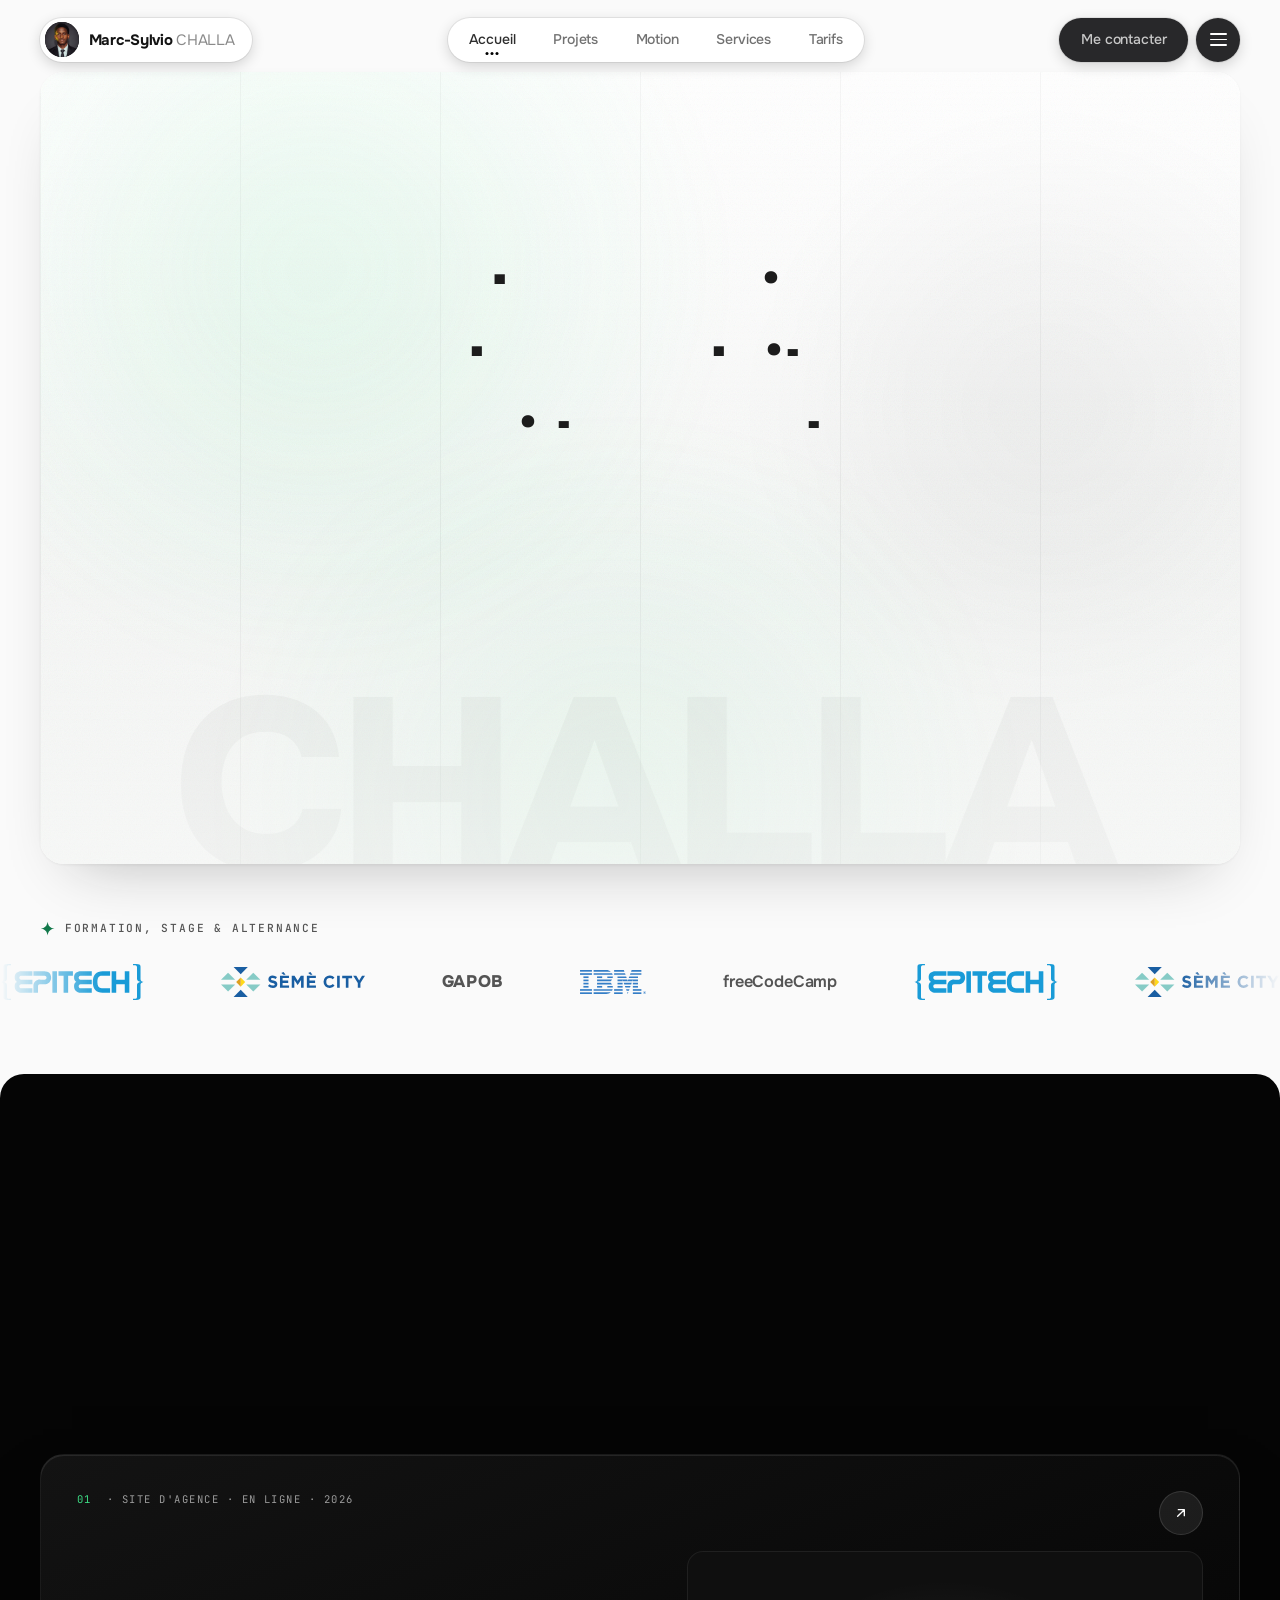
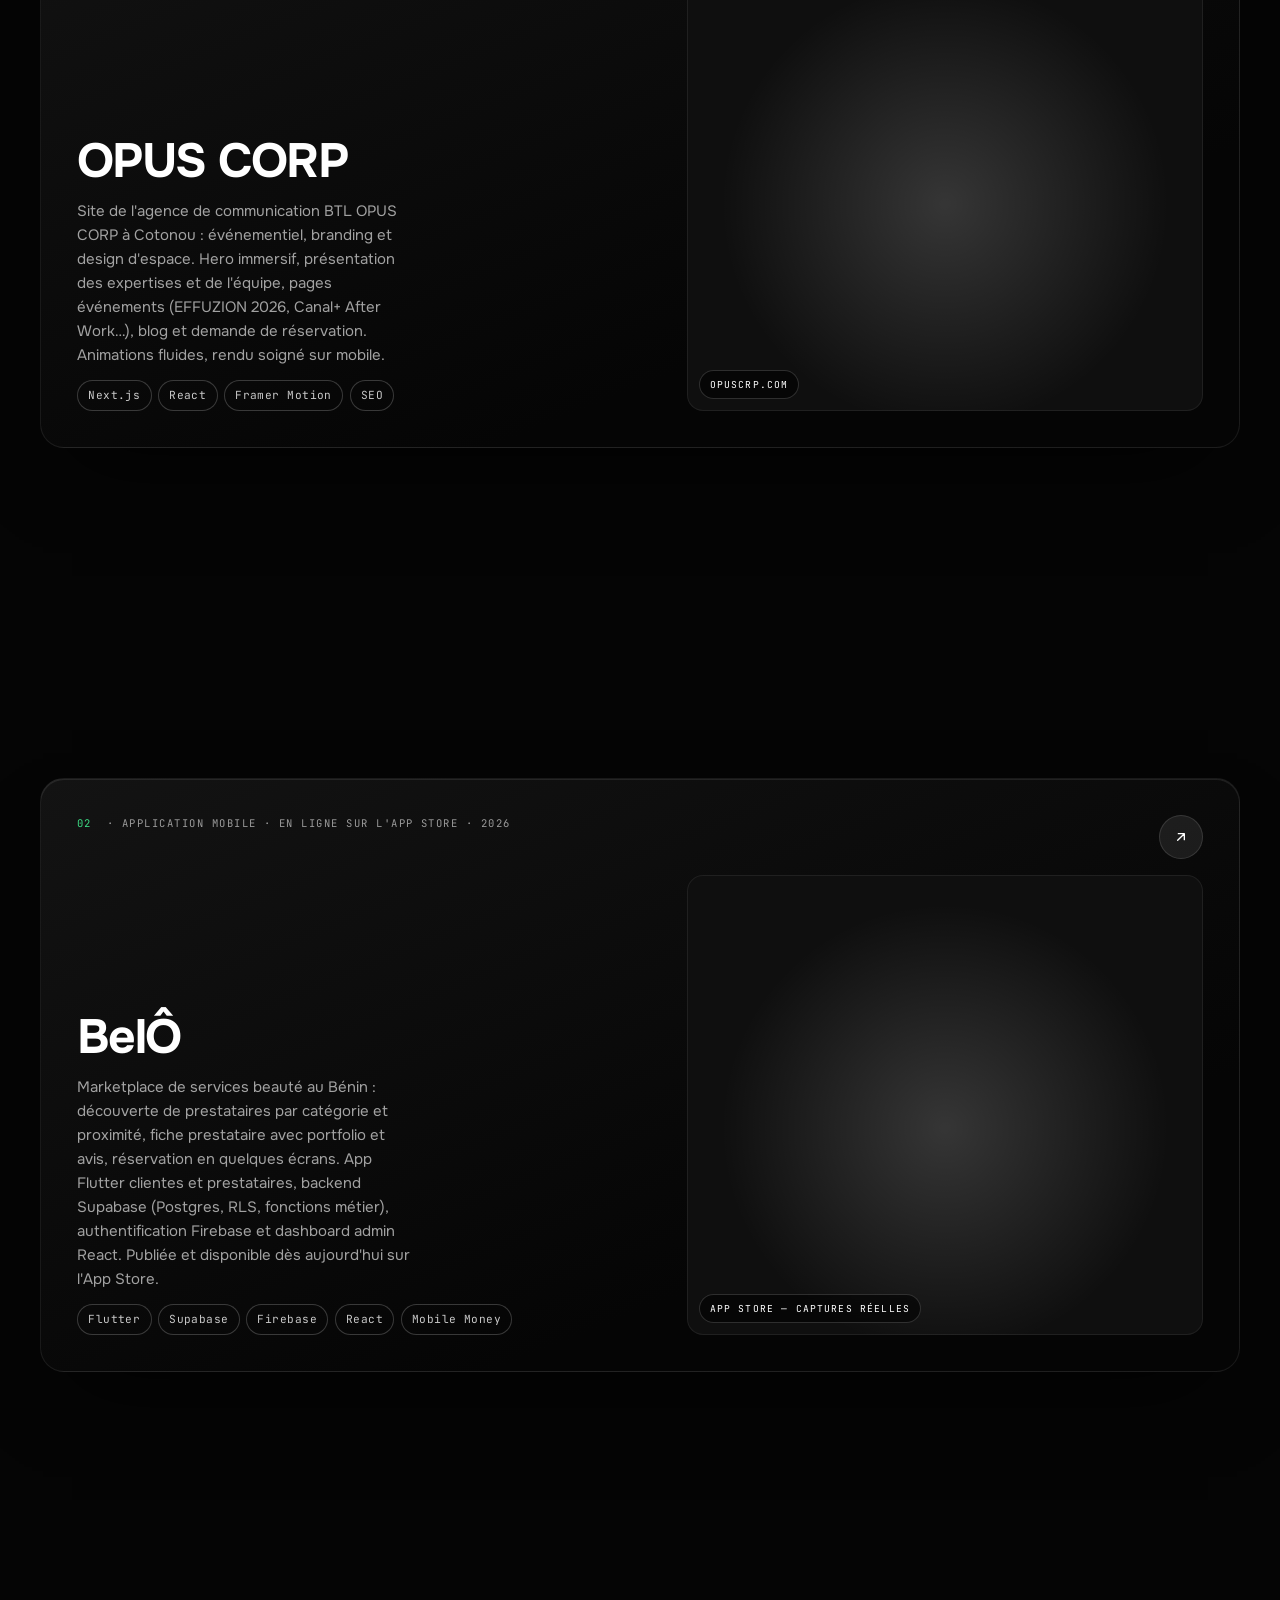
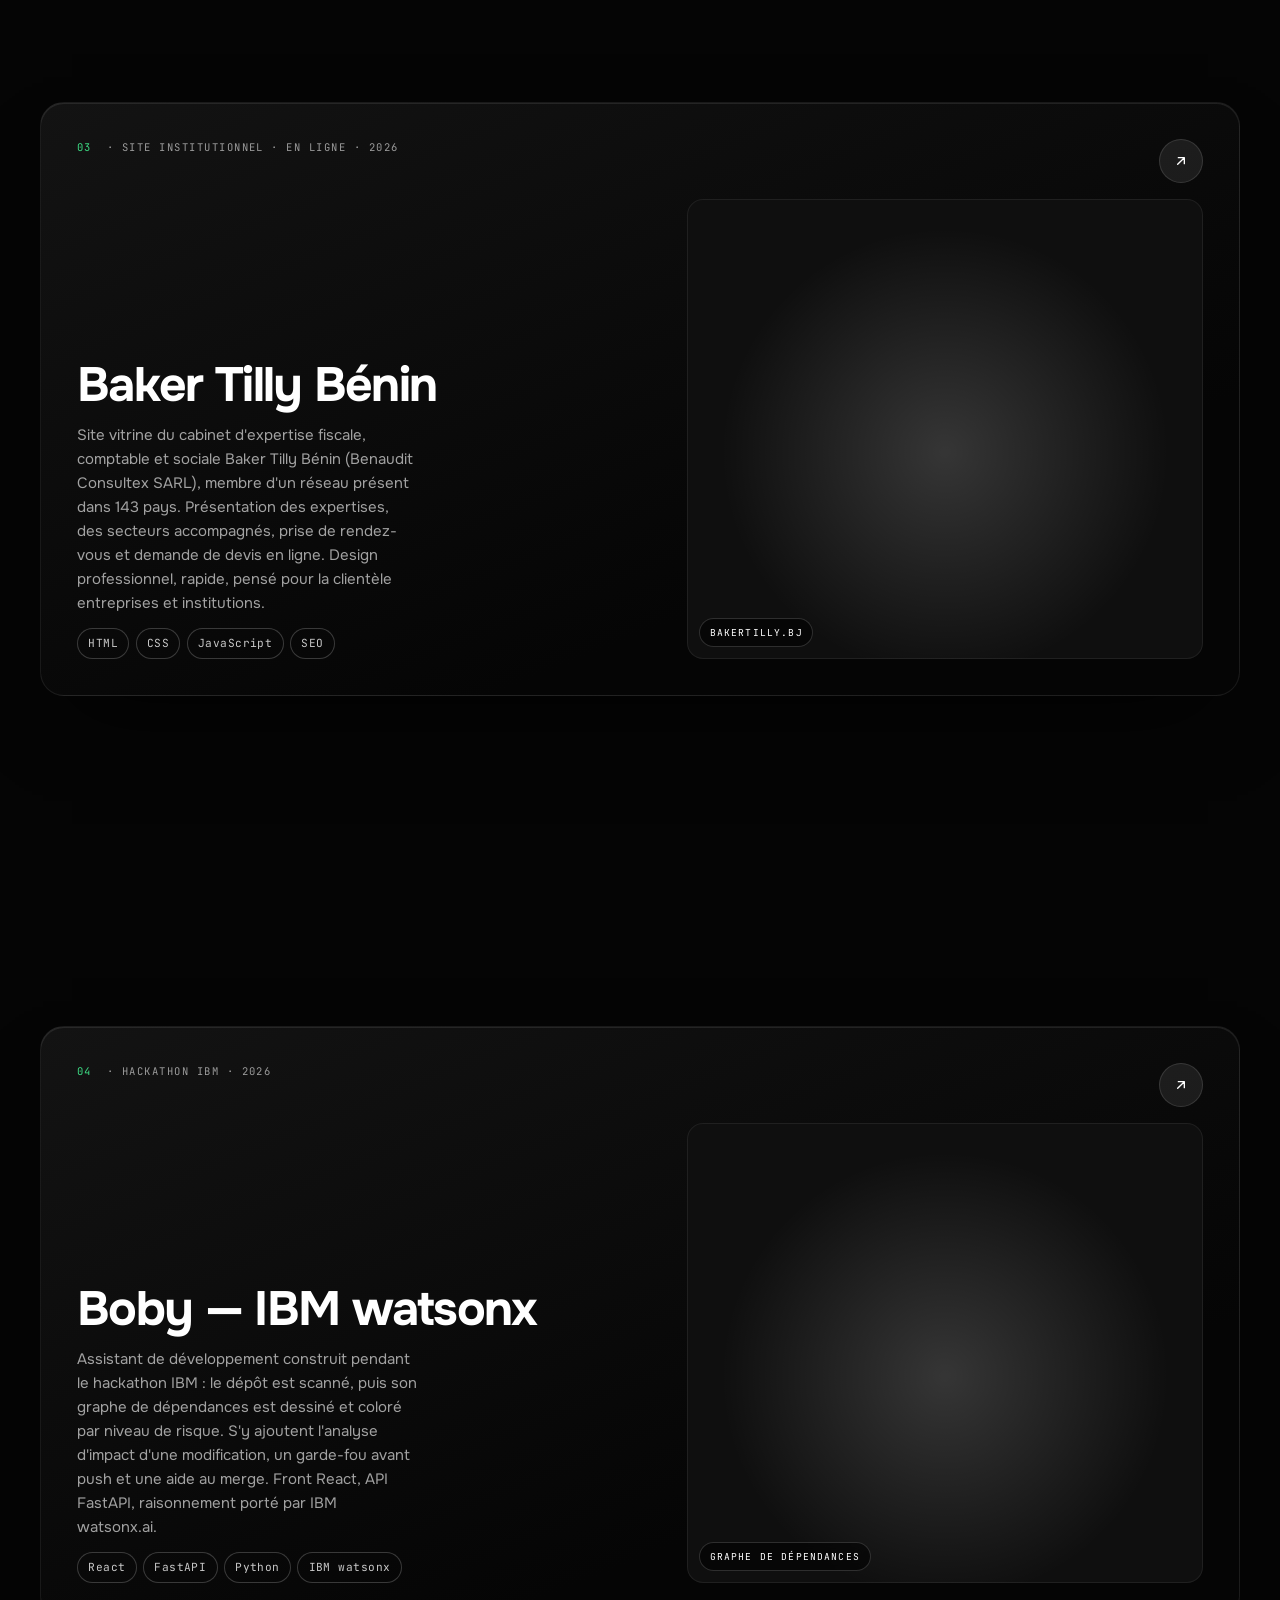
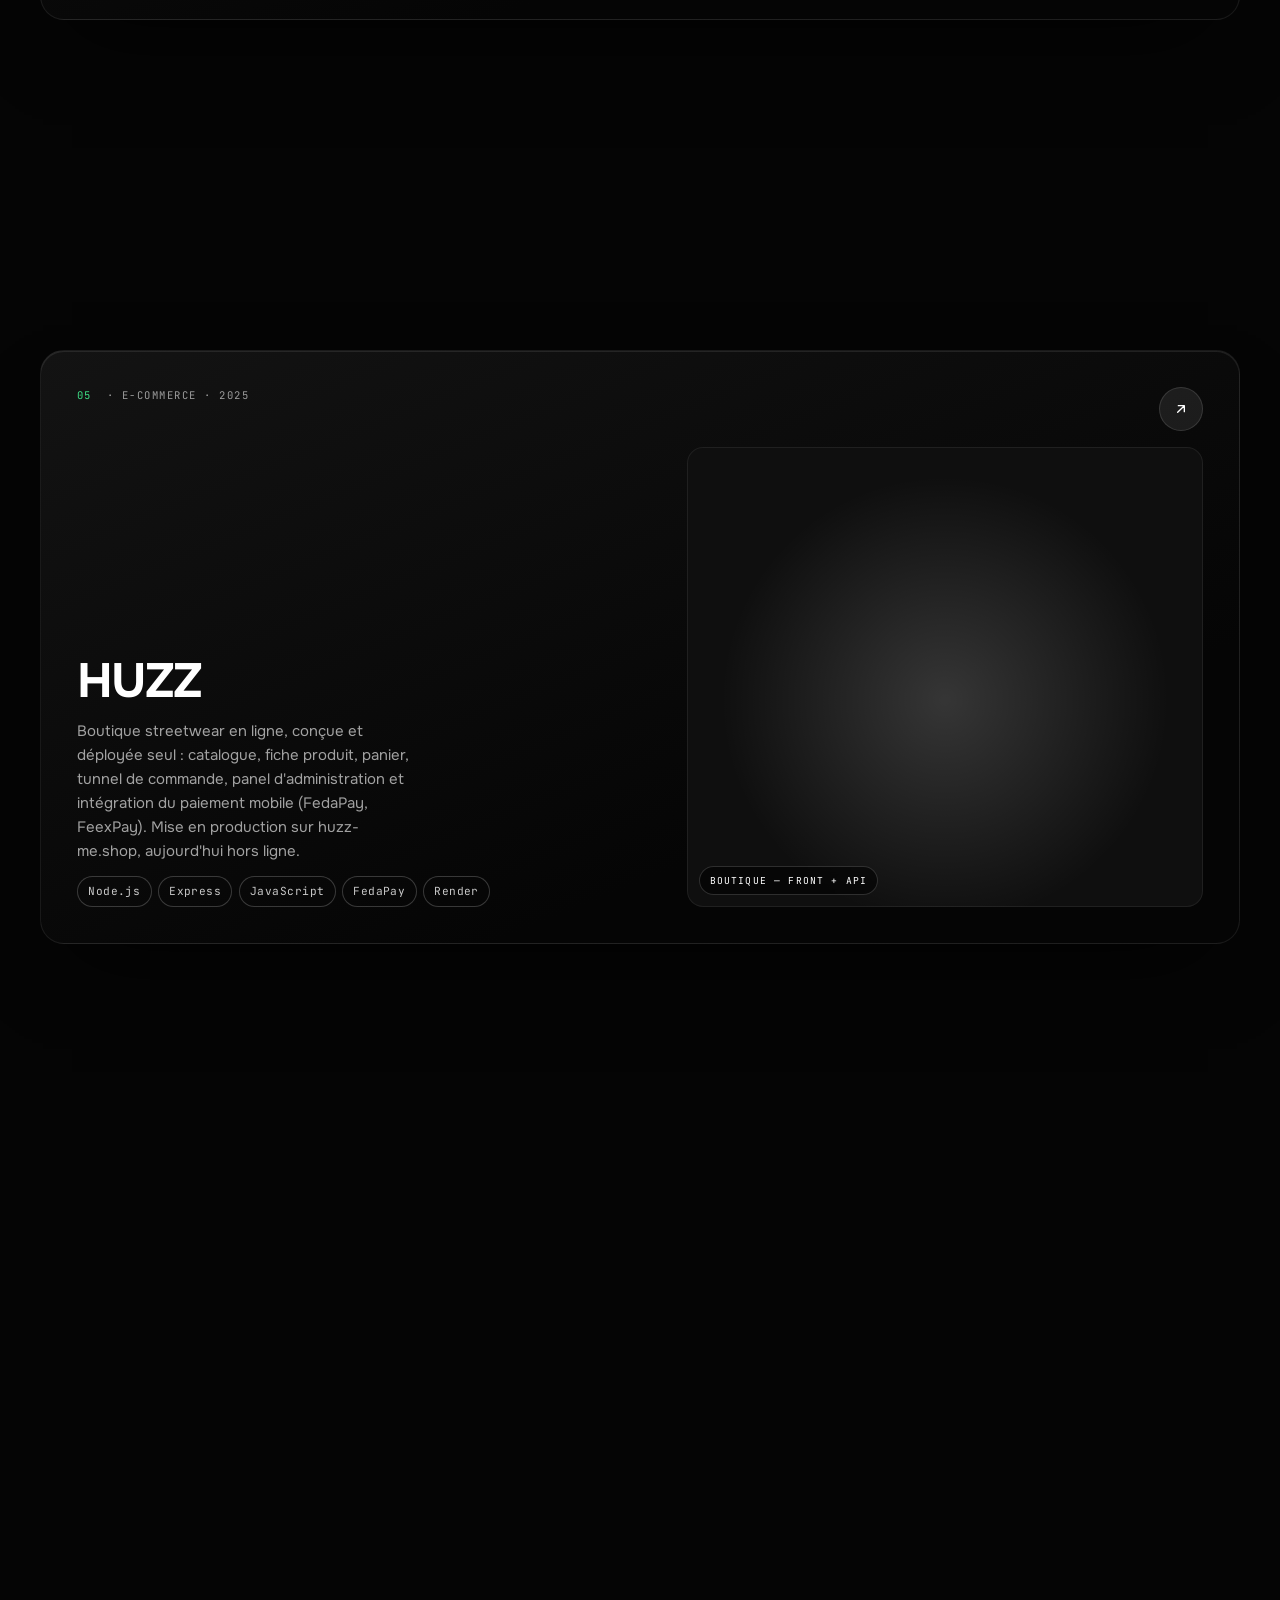
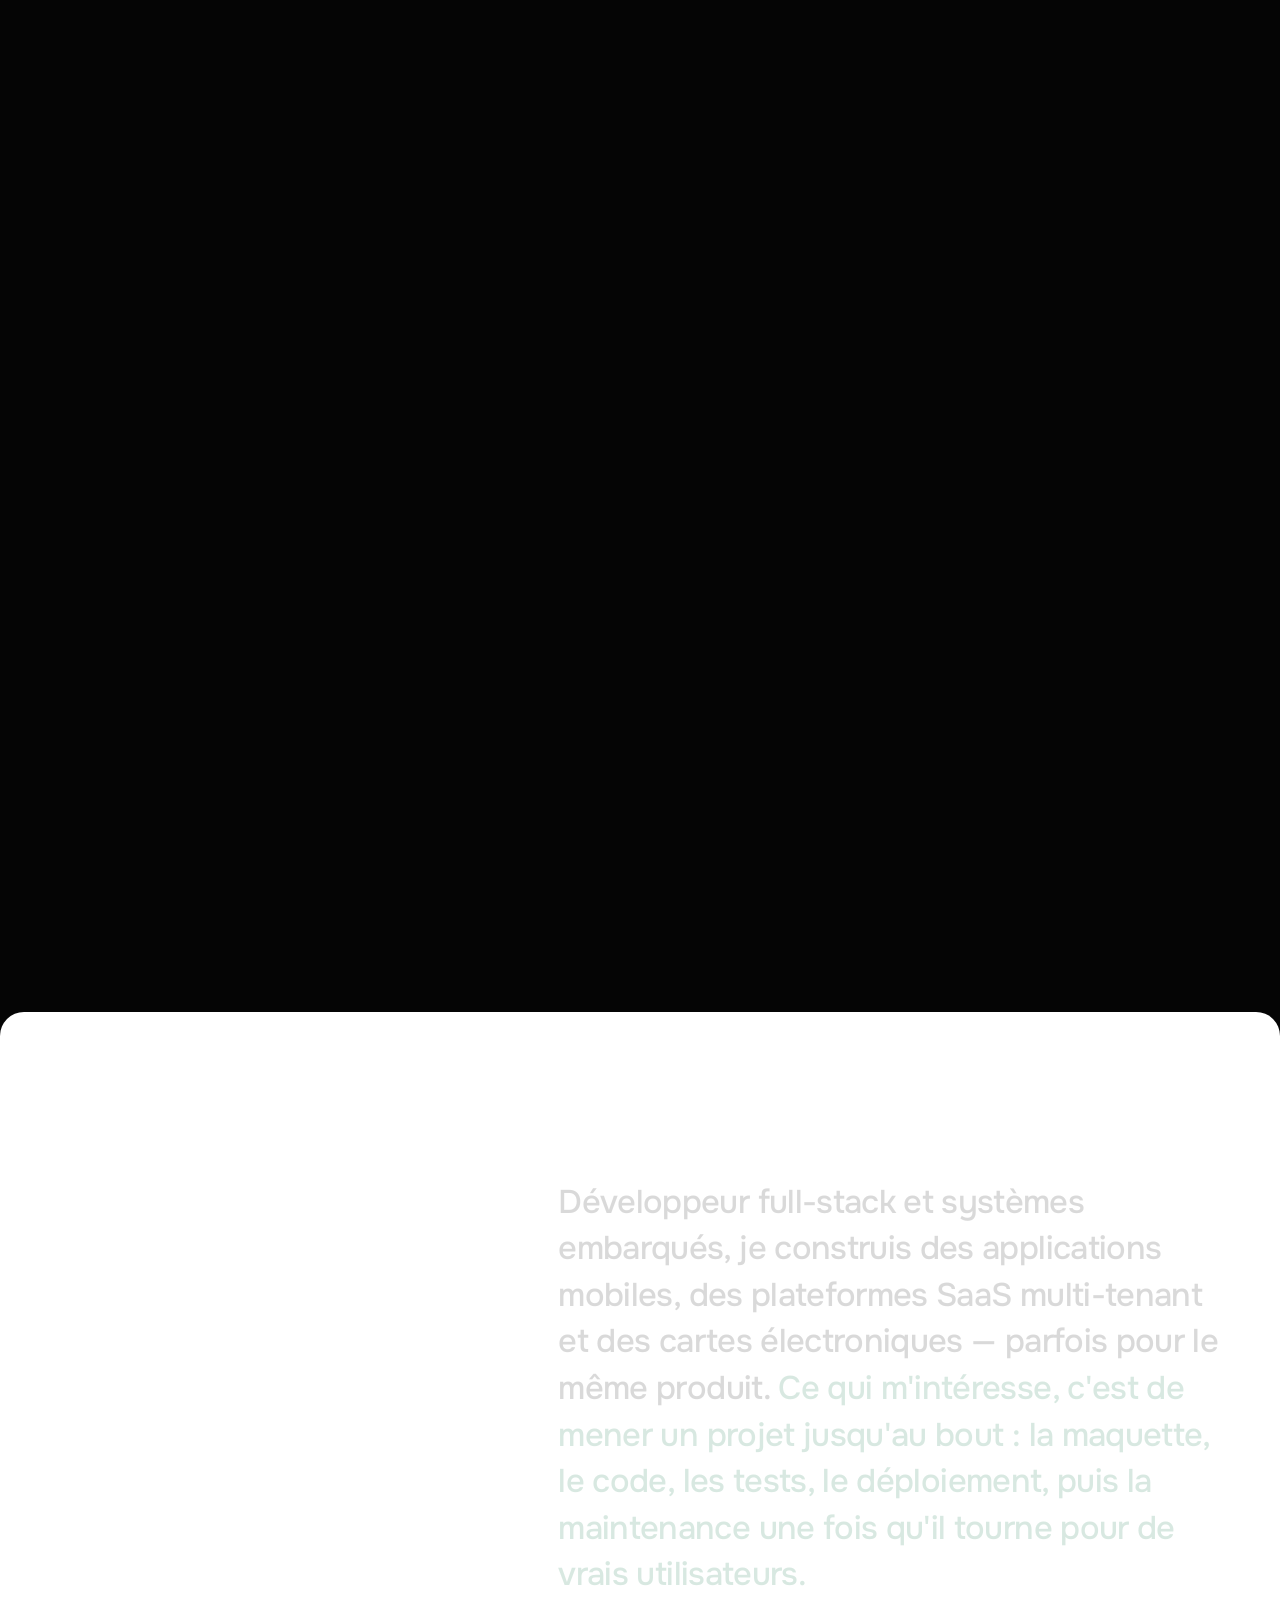
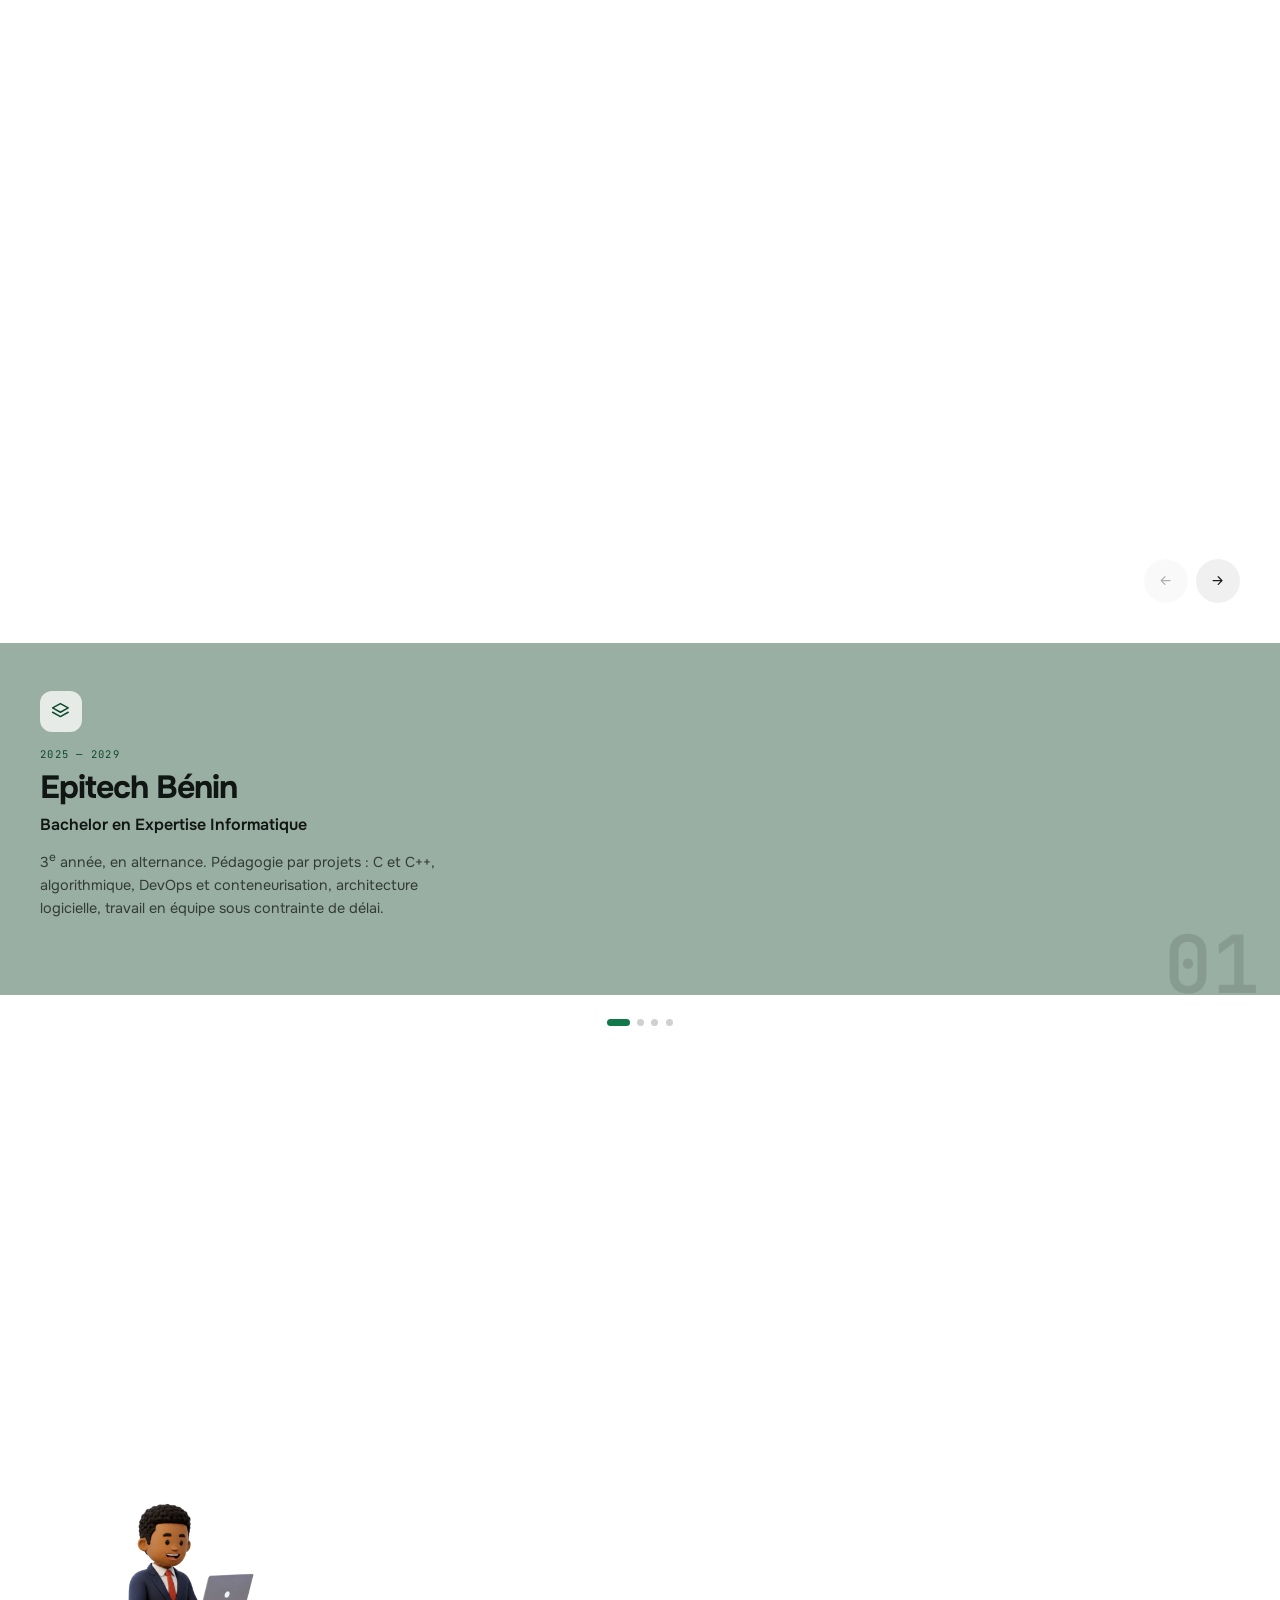
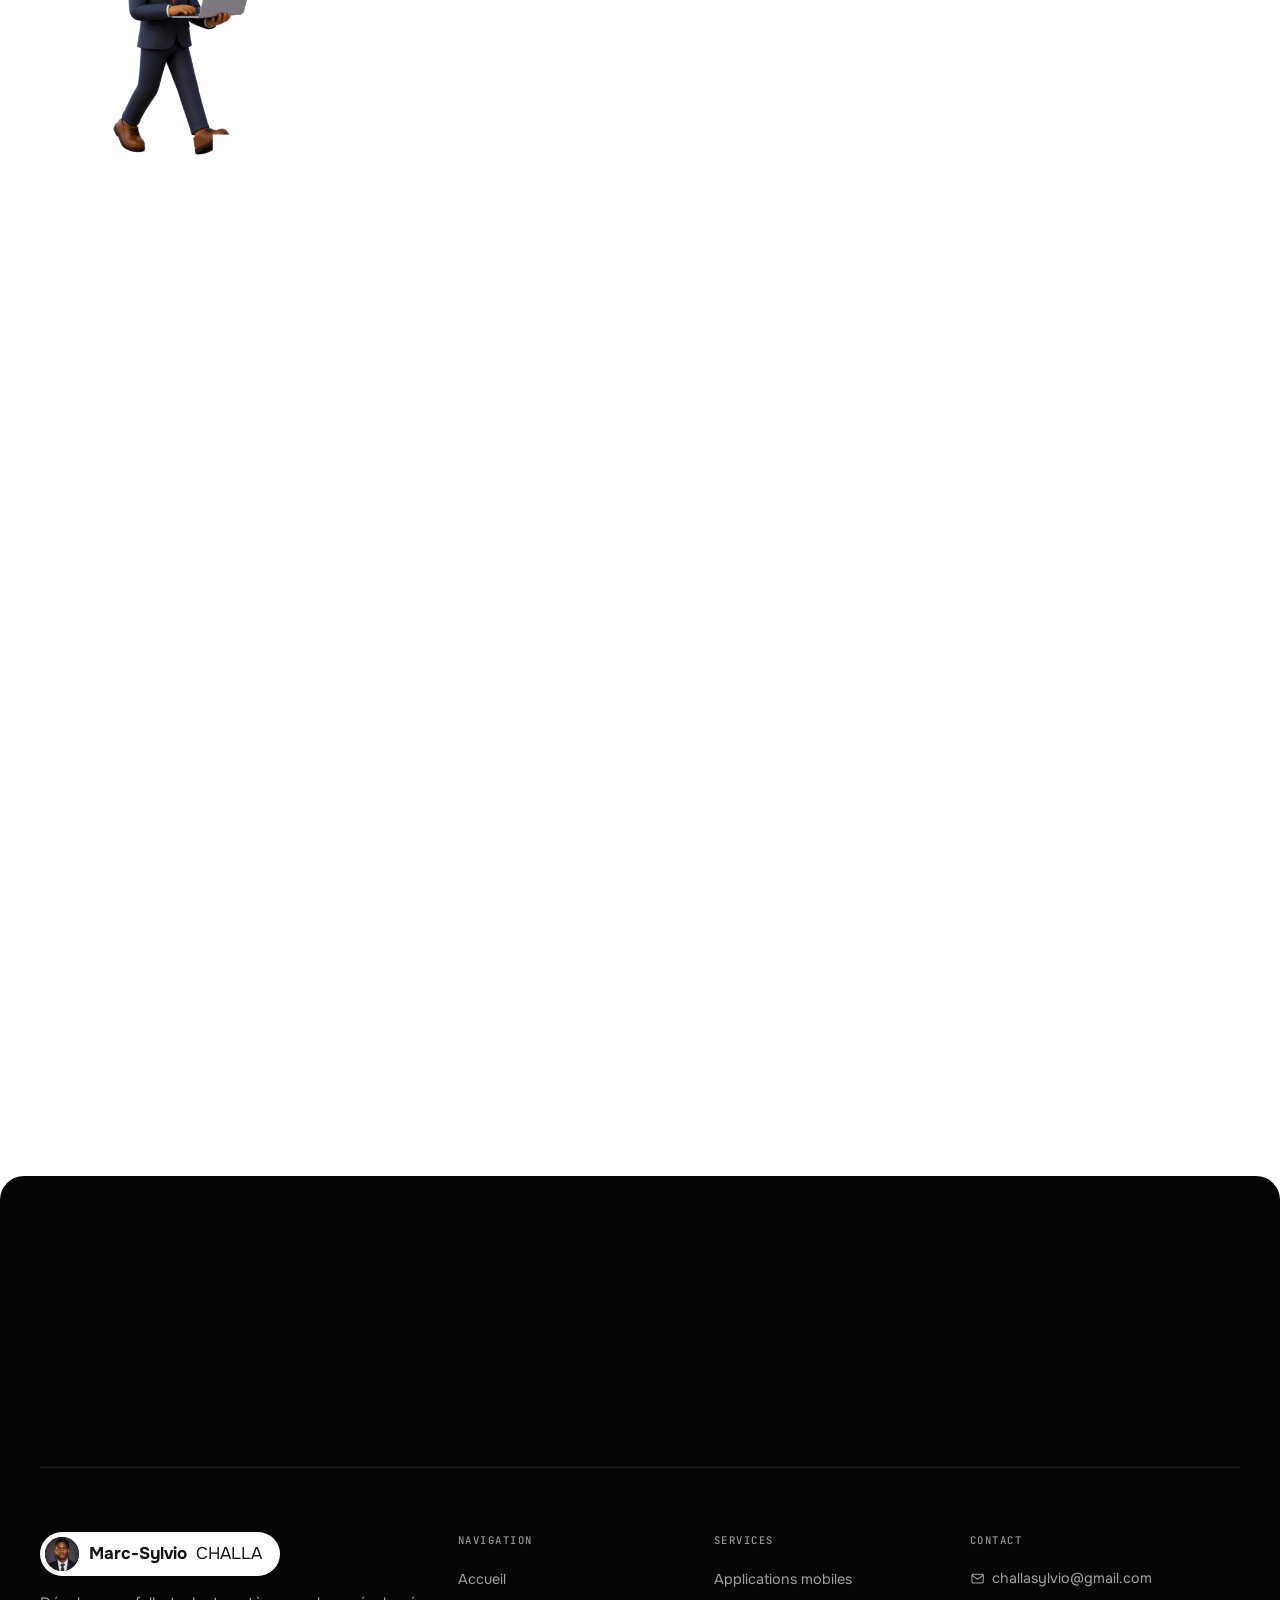
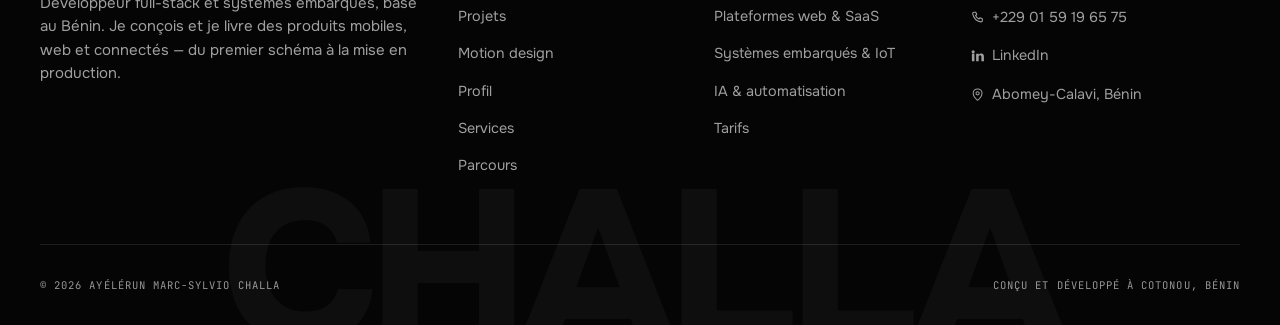
==== commit 924ce700: "Formulaire de contact : passe de FormSubmit (en panne, erreur 500) à Web3Forms Co-Authored-By: Claud" ====
--- a/index.html
+++ b/index.html
@@ -24,7 +24,7 @@
 /* ============================================================
    AYÉLÉRUN MARC-SYLVIO CHALLA — Portfolio
    Design system : greyscale + accent vert, liquid glass, motion sobre
-   Fichier unique, aucune dépendance externe hors polices Google et FormSubmit.
+   Fichier unique, aucune dépendance externe hors polices Google et Web3Forms.
    ============================================================ */
 
 /* ---------- 1. Tokens ---------- */
@@ -1993,12 +1993,13 @@
   <div class="m-panel" id="m-panel">
     <button type="button" class="m-close" id="modal-close" aria-label="Fermer"><svg><use href="#i-x"/></svg></button>
 
-    <form id="m-form" novalidate action="https://formsubmit.co/challasylvio@gmail.com" method="POST">
-      <!-- Champs de configuration FormSubmit (invisibles pour le visiteur) -->
-      <input type="hidden" name="_subject" value="Nouveau message depuis votre portfolio">
-      <input type="hidden" name="_captcha" value="false">
-      <input type="hidden" name="_template" value="table">
-      <input type="text" name="_honey" tabindex="-1" autocomplete="off" aria-hidden="true" style="position:absolute;left:-9999px;opacity:0;height:0;width:0">
+    <form id="m-form" novalidate action="https://api.web3forms.com/submit" method="POST">
+      <!-- Champs de configuration Web3Forms (invisibles pour le visiteur).
+           La clé d'accès est publique par conception : elle ne permet que d'envoyer vers challasylvio@gmail.com. -->
+      <input type="hidden" name="access_key" value="7b060eb9-b716-453f-9390-d77c5019cb9d">
+      <input type="hidden" name="subject" value="Nouveau message depuis votre portfolio">
+      <input type="hidden" name="from_name" value="Portfolio Marc-Sylvio CHALLA">
+      <input type="checkbox" name="botcheck" tabindex="-1" autocomplete="off" aria-hidden="true" style="display:none">
       <div style="margin-bottom:.5rem">
         <p class="eyebrow eyebrow--dark"><svg aria-hidden="true"><use href="#i-mail"/></svg> Nouveau projet</p>
         <h2 id="modal-title" class="h3" style="margin-top:.6rem">Parlez-moi de ce que vous construisez.</h2>
@@ -2524,7 +2525,7 @@
   menu.addEventListener('click', function (e) { if (e.target === menu) closeMenu(); });
 
   /* ---------------------------------------------------------------
-     15. Modale contact (stub — aucun backend)
+     15. Modale contact
      --------------------------------------------------------------- */
   var modal = $('#modal'), mPanel = $('#m-panel'), mForm = $('#m-form');
   var modalReturn = null;
@@ -2563,11 +2564,10 @@
   $('#m-done').addEventListener('click', closeModal);
   modal.addEventListener('click', function (e) { if (e.target === modal) closeModal(); });
 
-  /* Envoi réel via FormSubmit — aucun backend à héberger.
-     Au tout premier message envoyé depuis le site, FormSubmit adresse un e-mail
-     d'activation à challasylvio@gmail.com : il faut cliquer une fois sur son lien.
-     Ensuite, chaque message arrive directement dans la boîte mail. */
-  var ENDPOINT = 'https://formsubmit.co/ajax/challasylvio@gmail.com';
+  /* Envoi réel via Web3Forms — aucun backend à héberger. La clé d'accès (champ
+     caché access_key) est rattachée à challasylvio@gmail.com : chaque message y
+     arrive directement, avec l'e-mail du visiteur en adresse de réponse. */
+  var ENDPOINT = 'https://api.web3forms.com/submit';
 
   mForm.addEventListener('submit', function (e) {
     e.preventDefault();
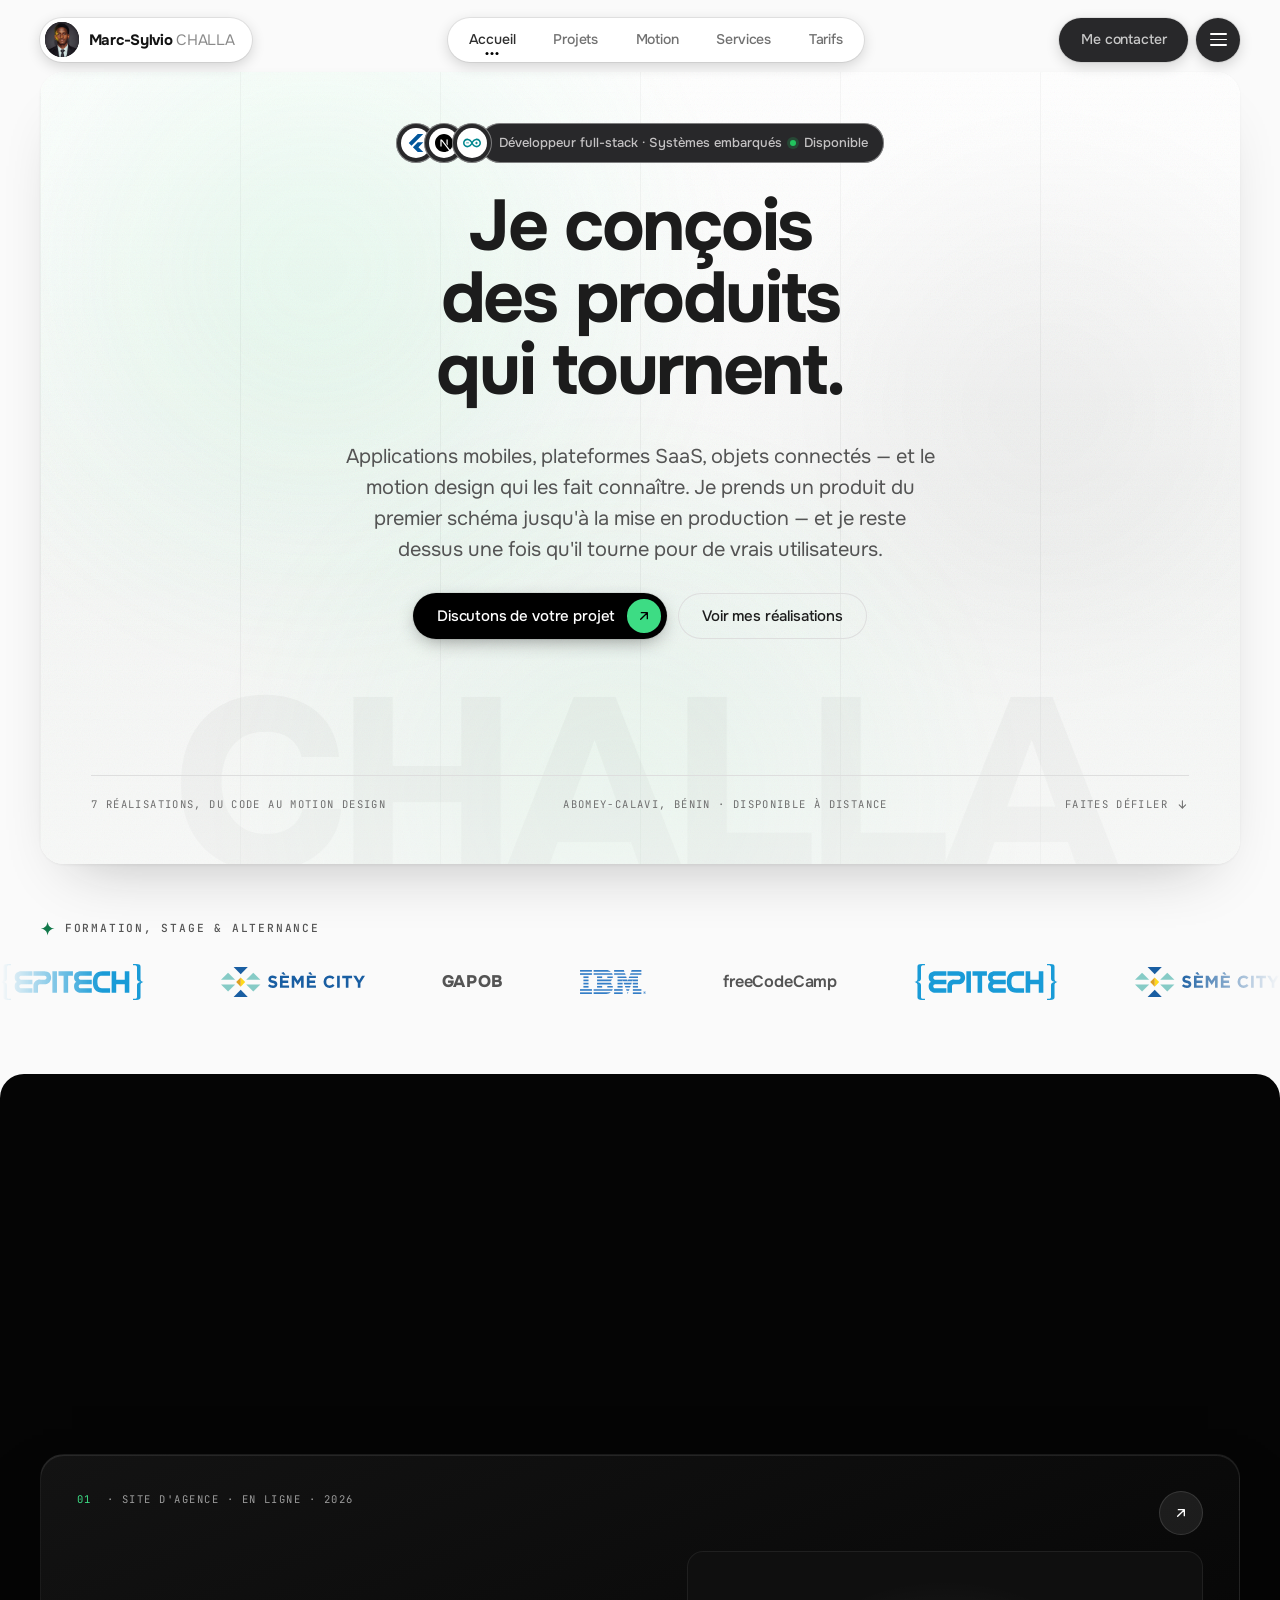
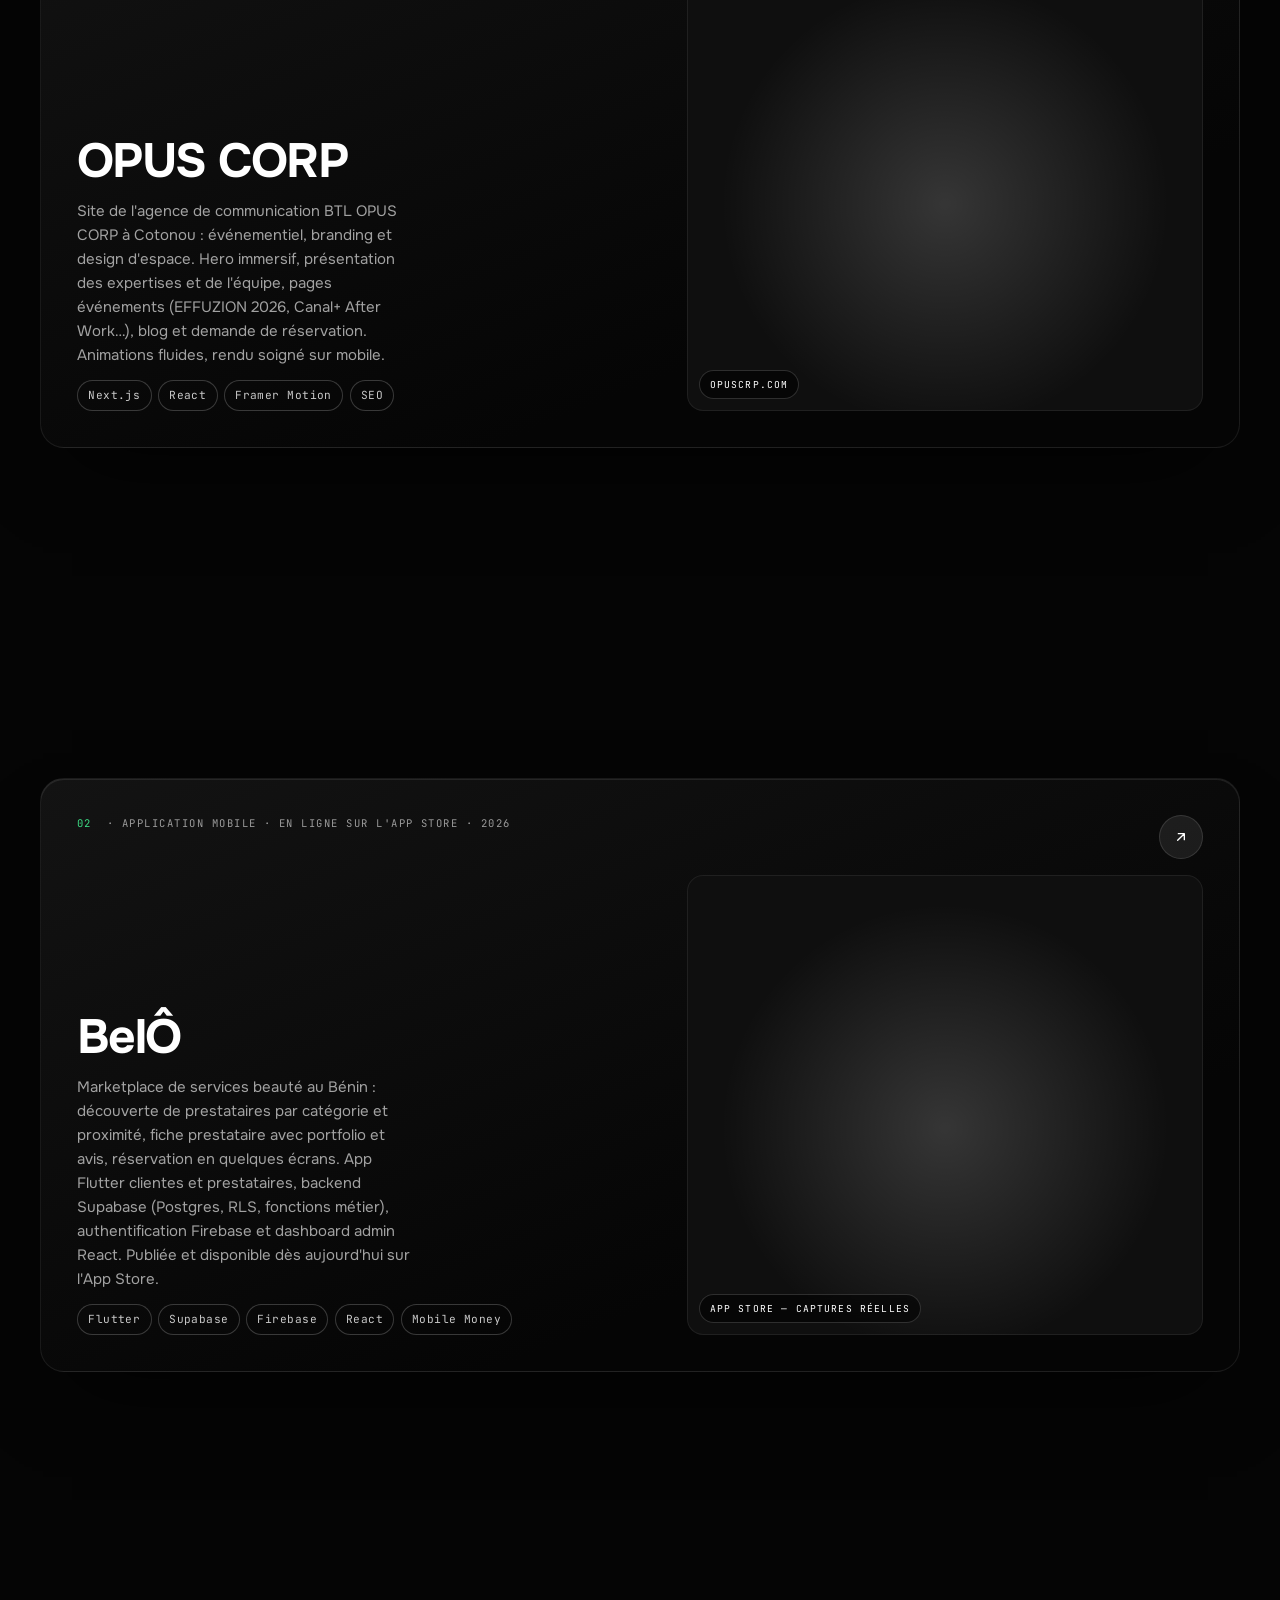
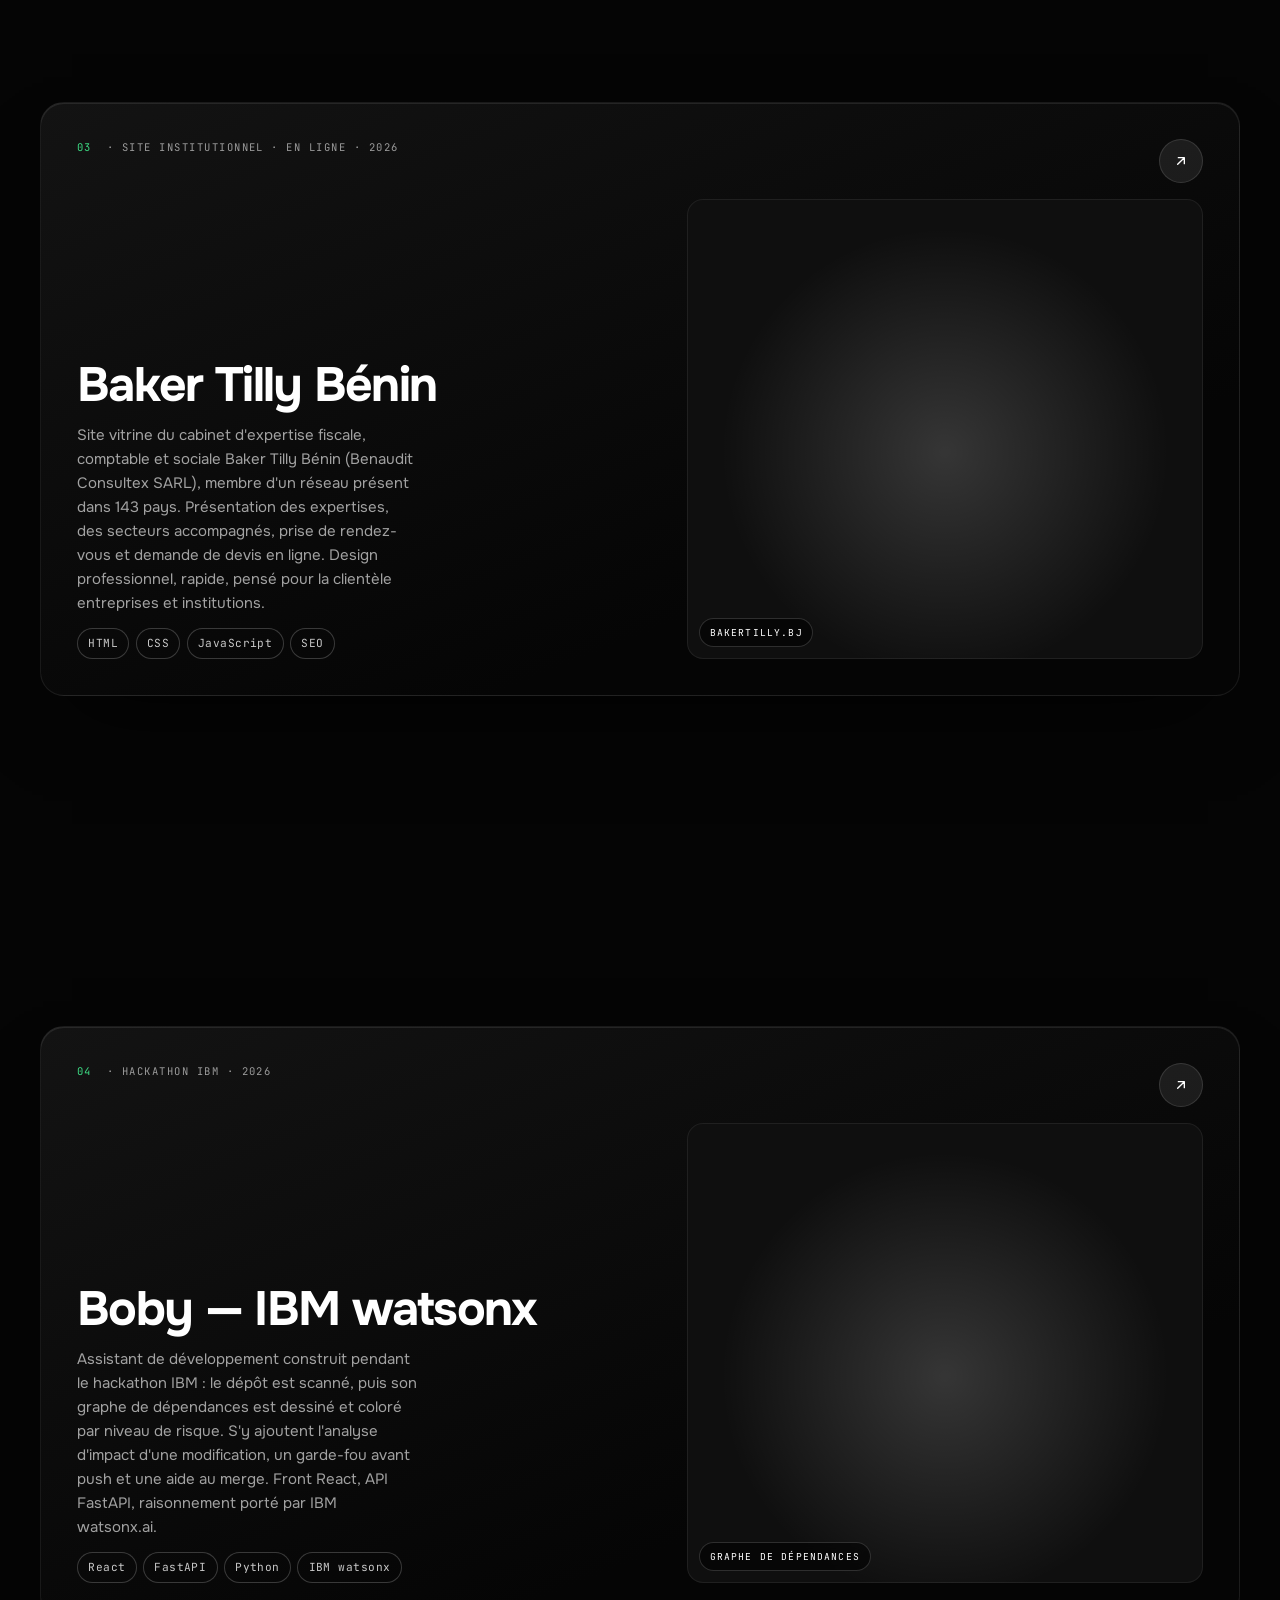
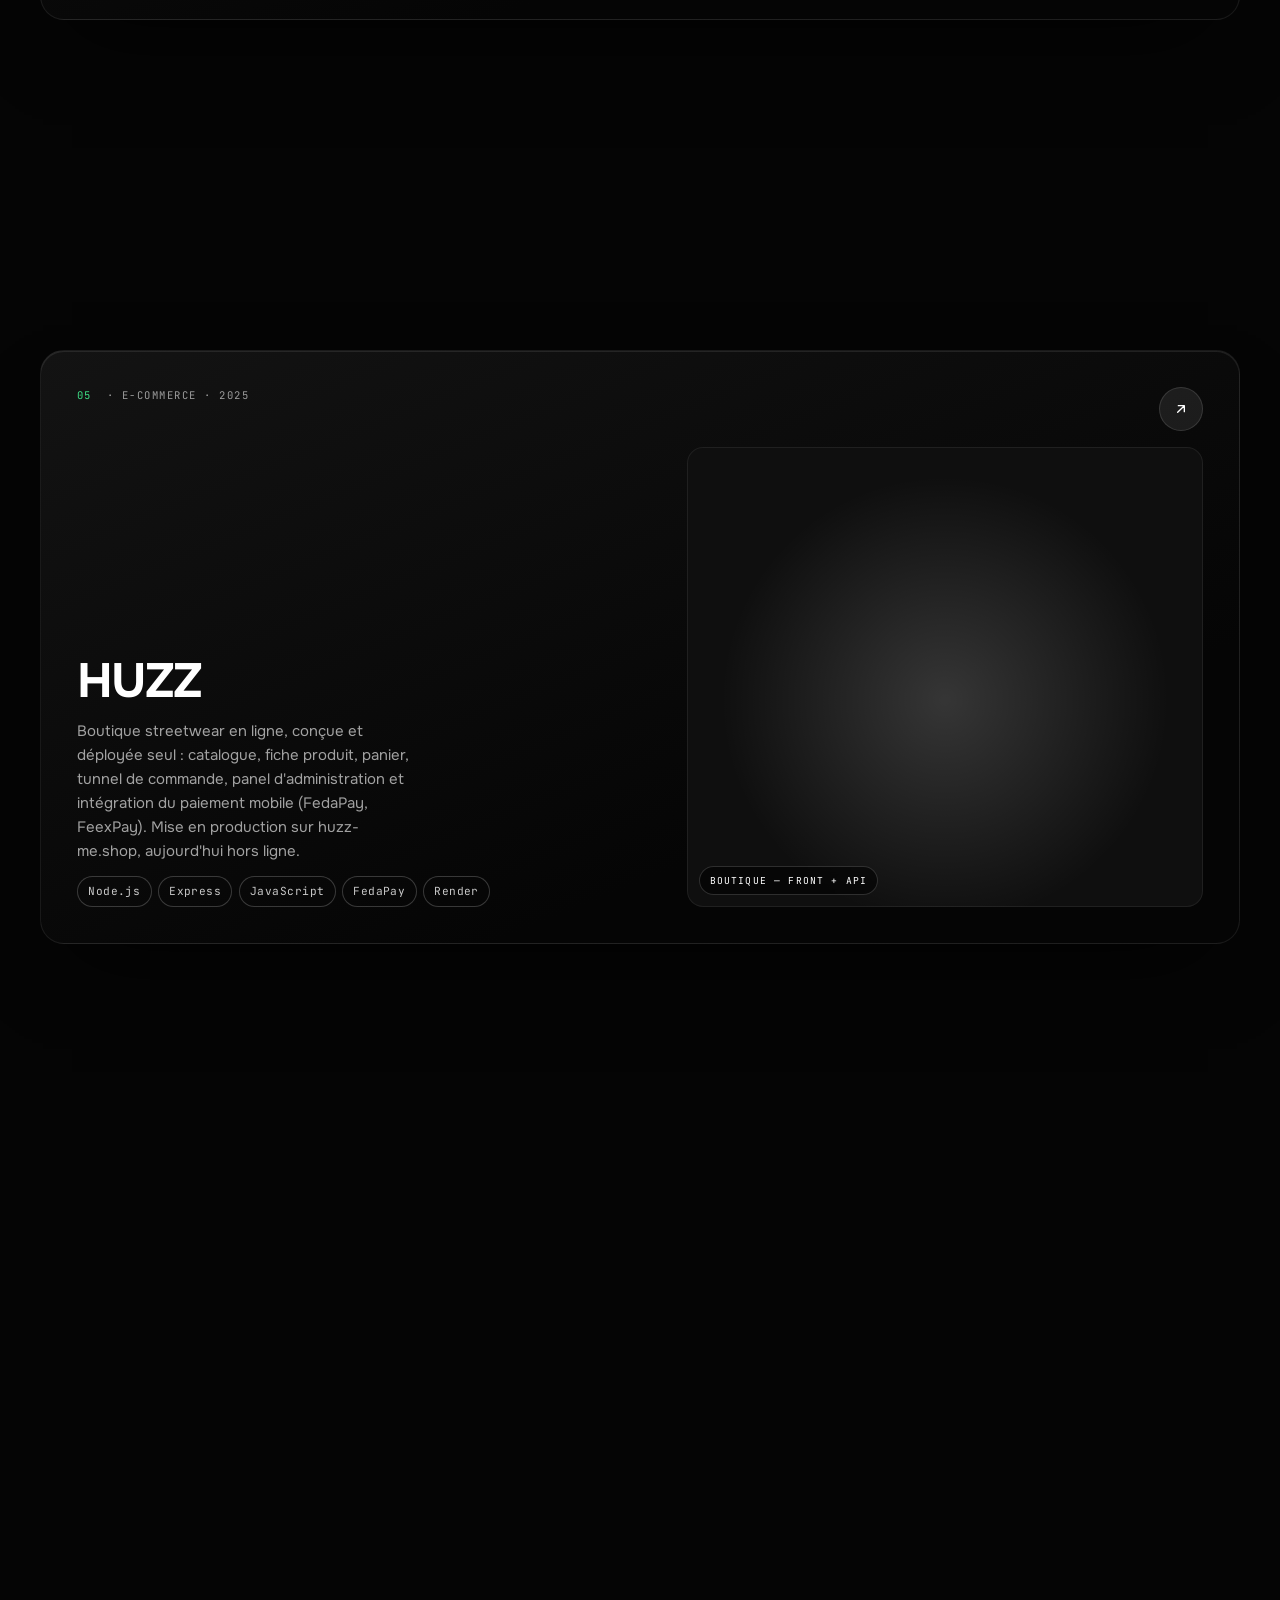
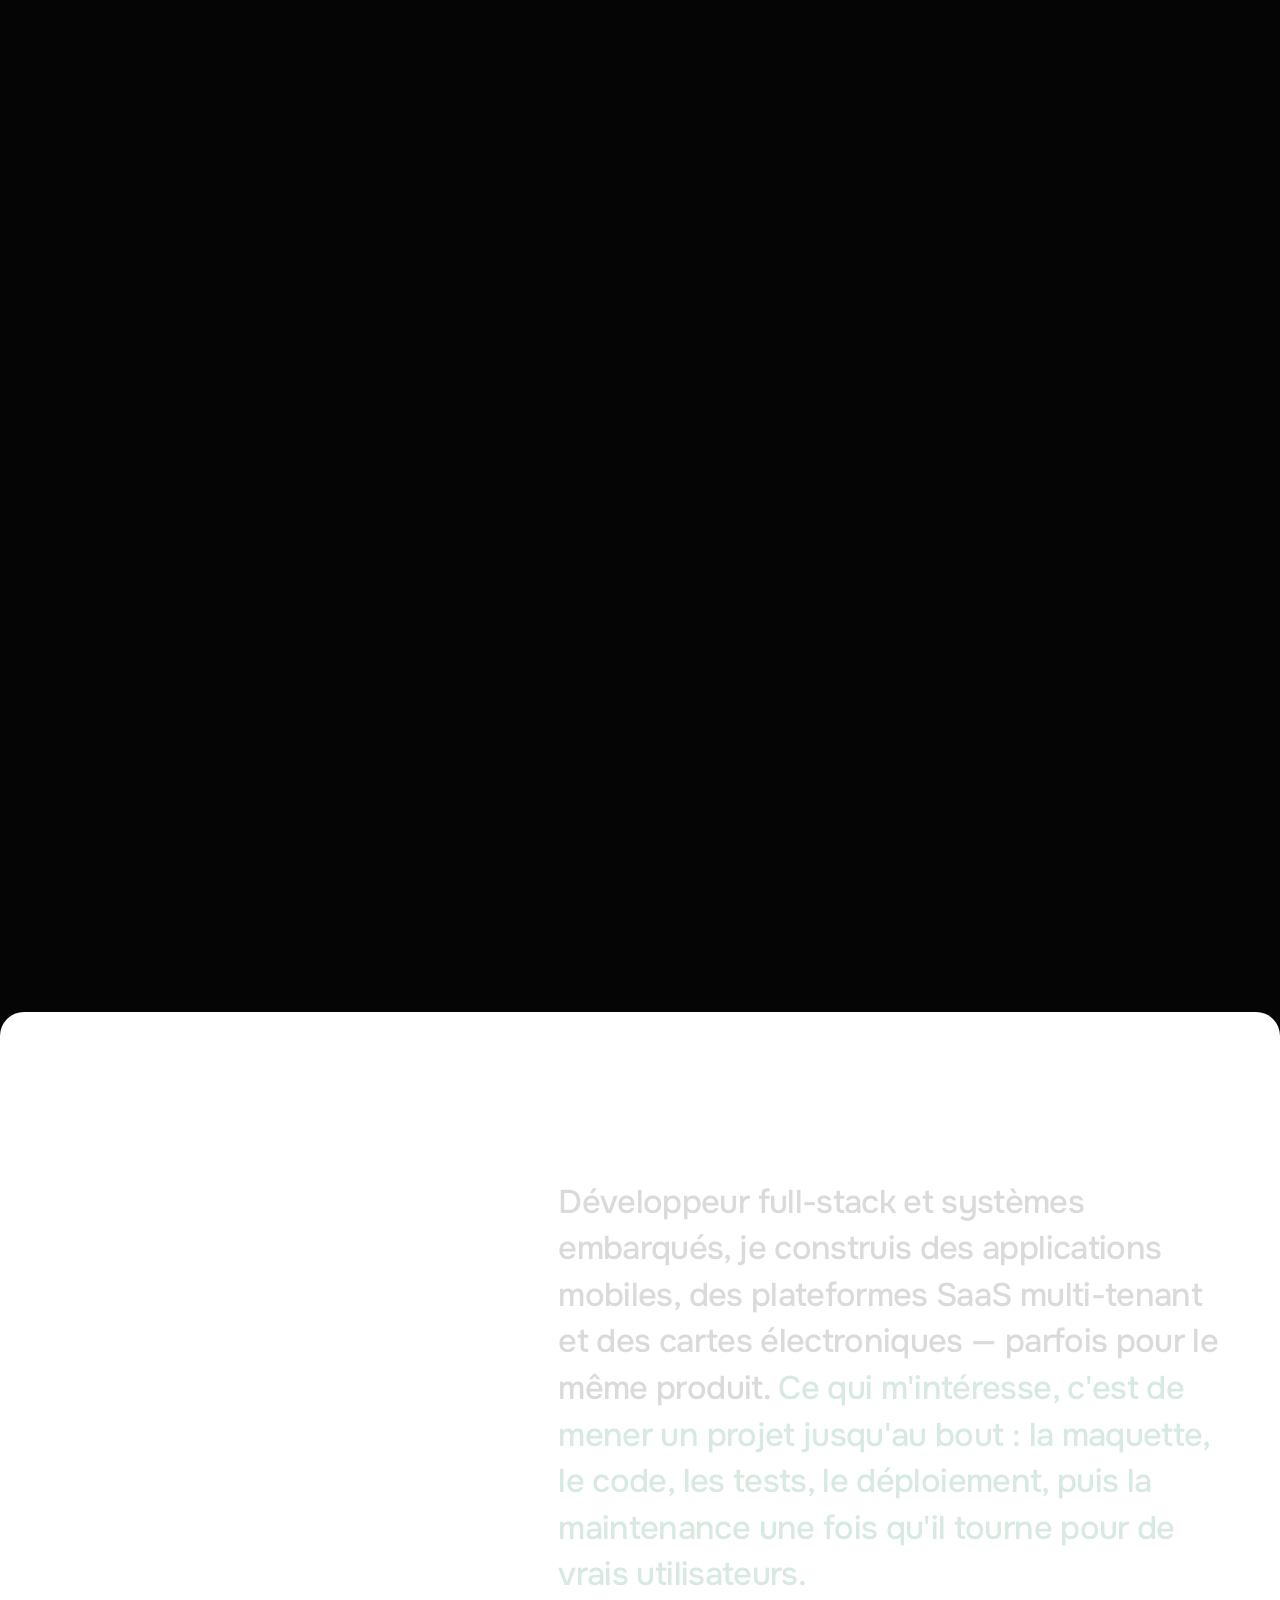
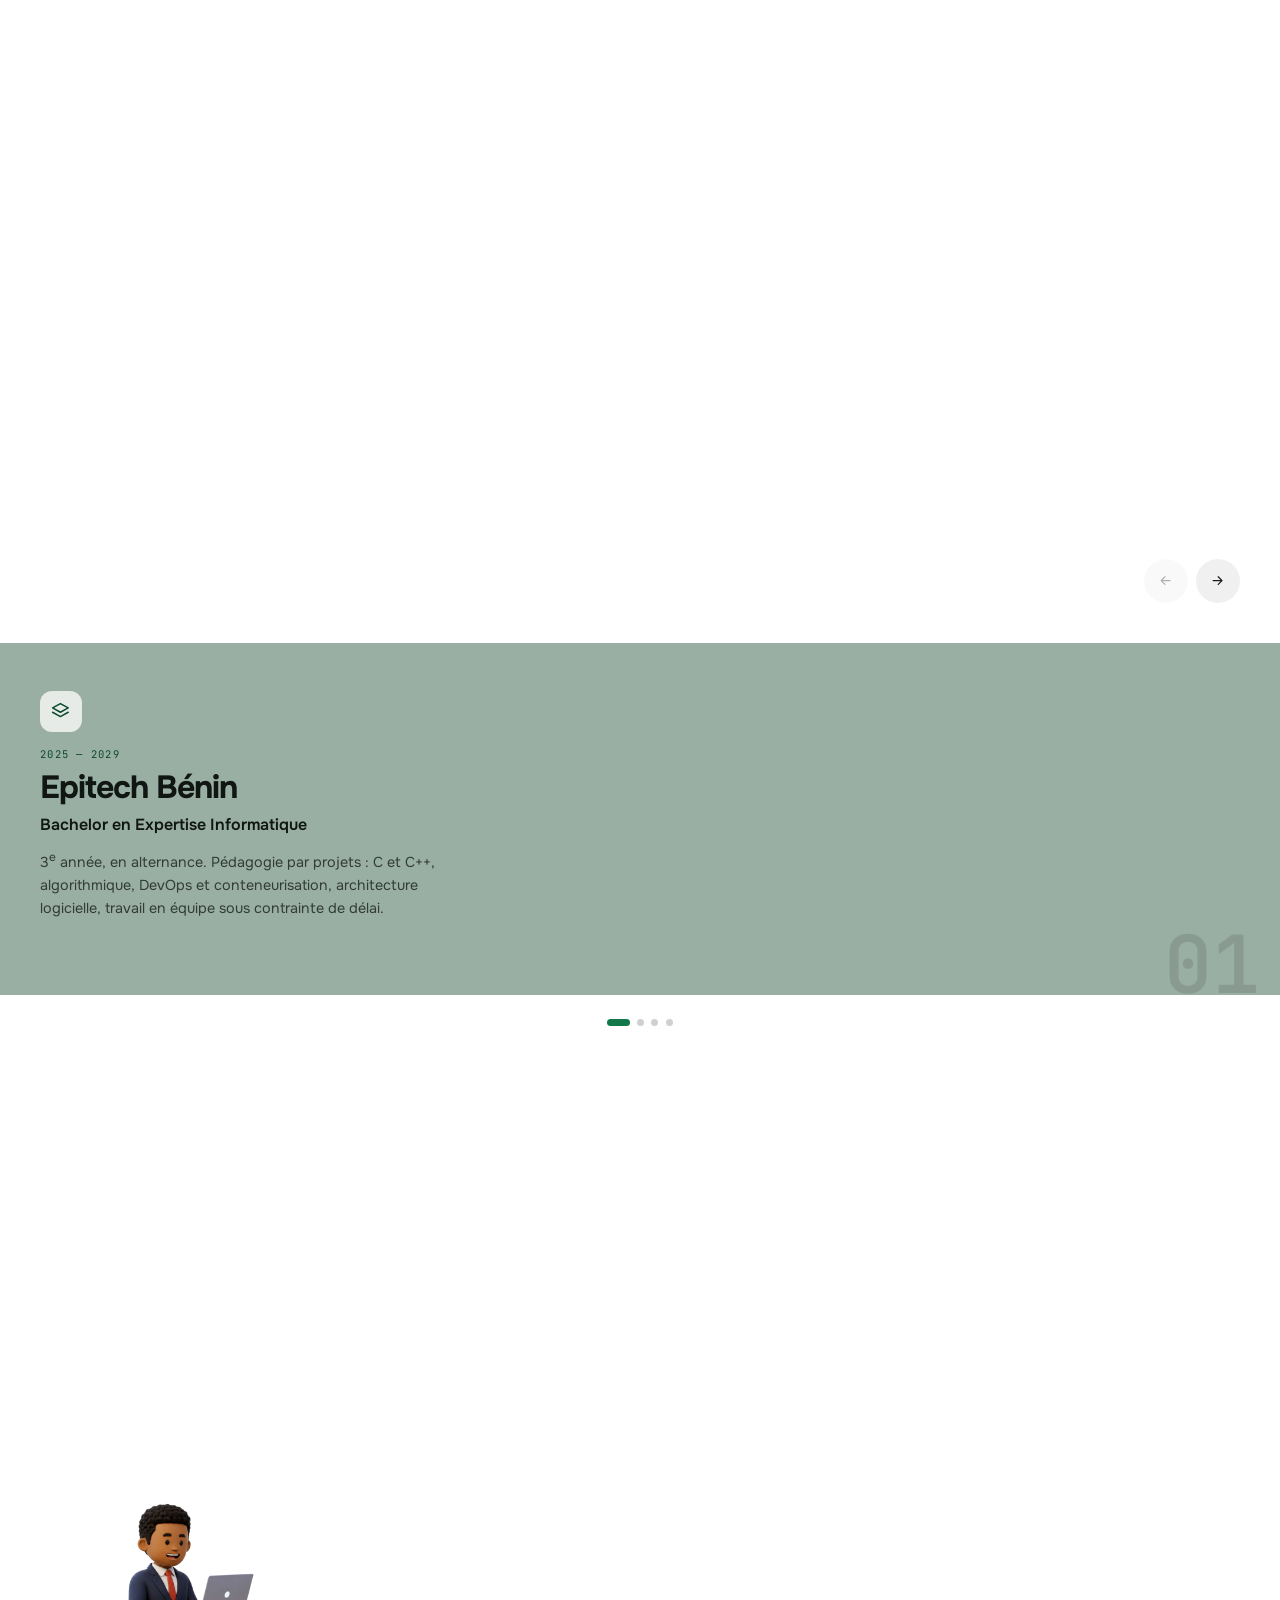
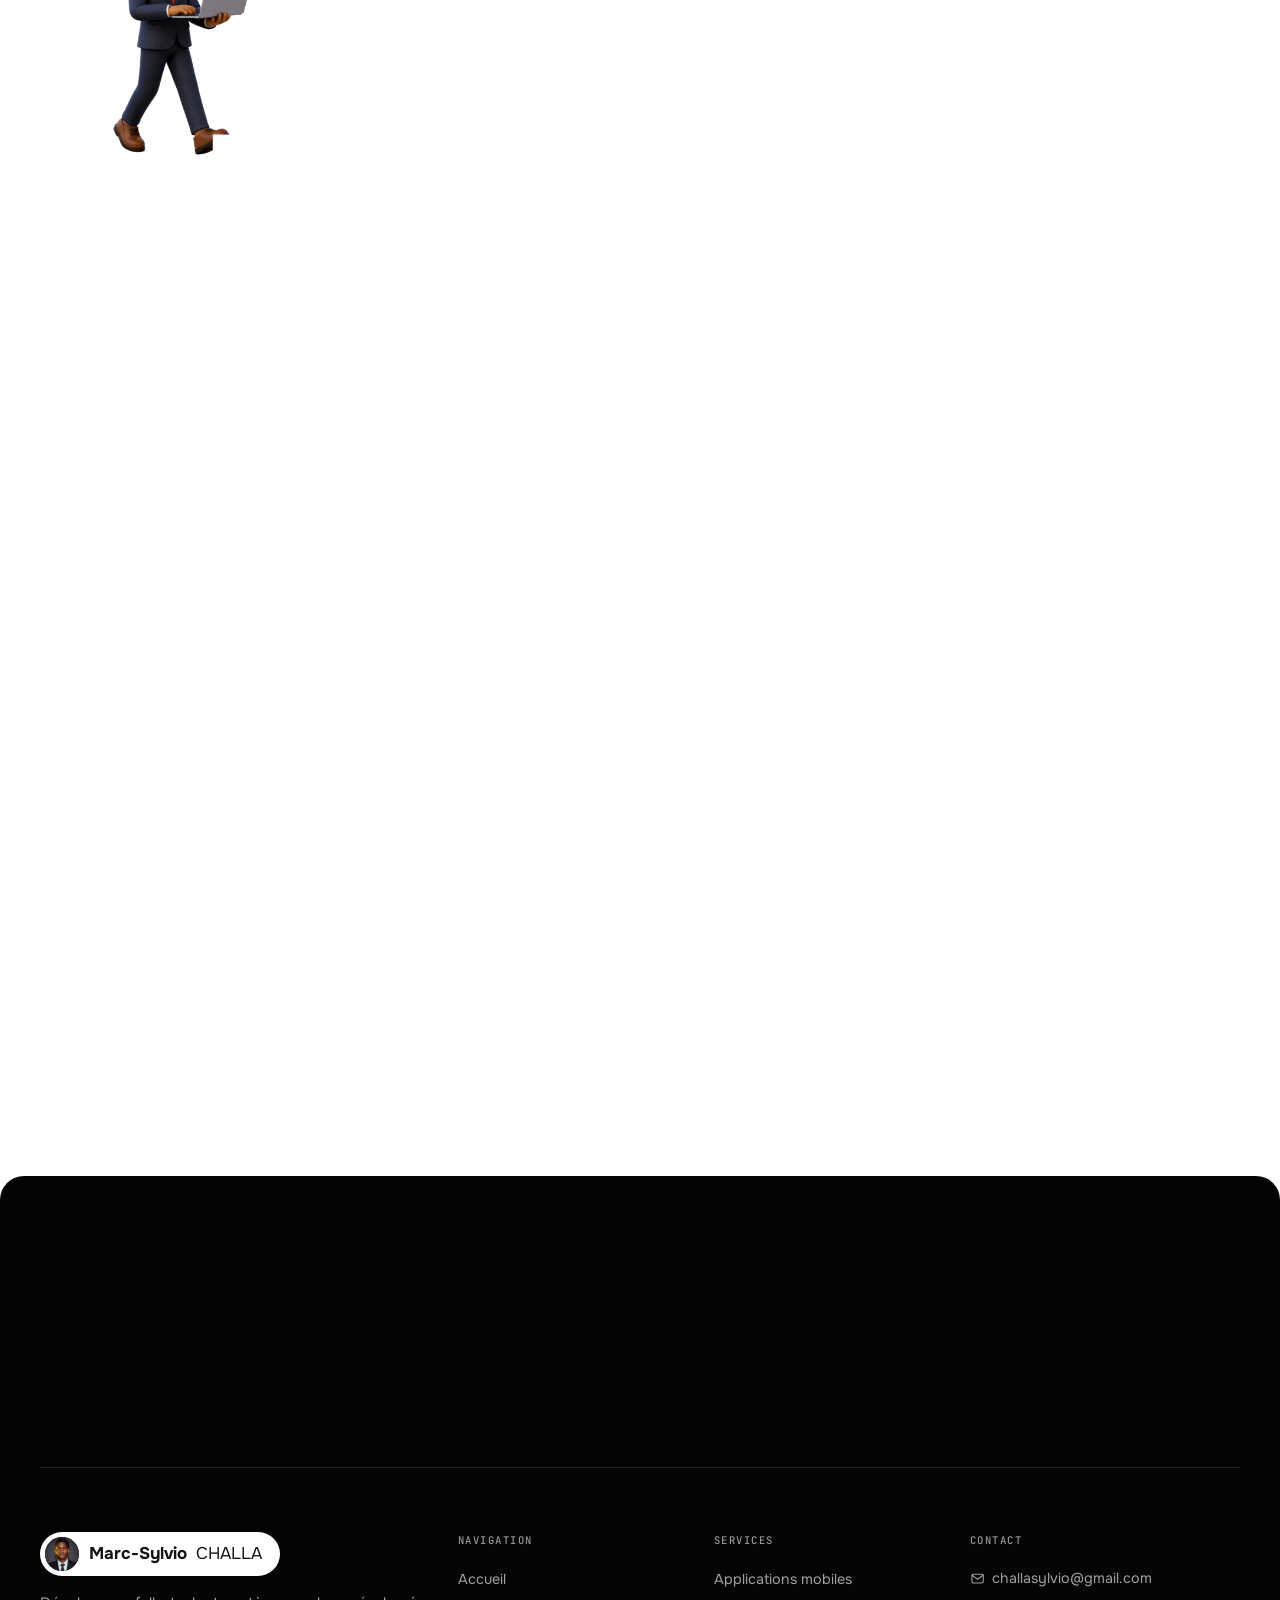
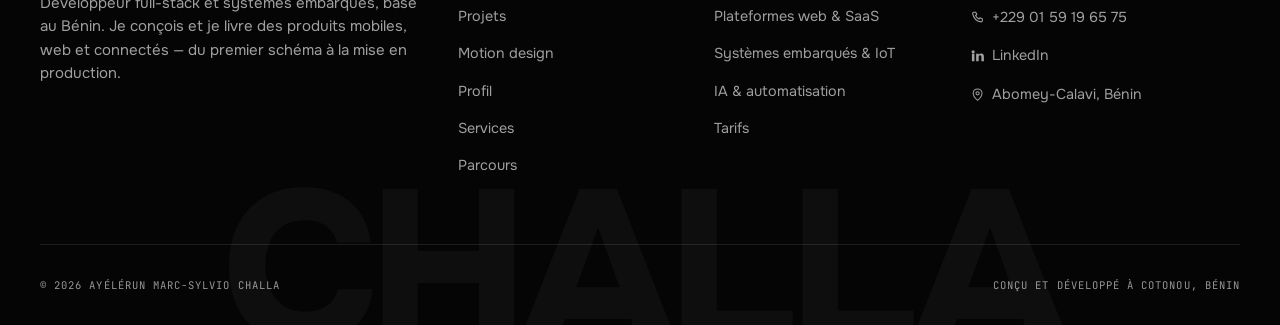
==== commit b5f5e3cb: "Formulaire : envoi en FormData pour éviter le pré-vol CORS Co-Authored-By: Claude Opus 5.5 <noreply@" ====
--- a/index.html
+++ b/index.html
@@ -2597,10 +2597,12 @@
 
     if (!window.fetch || location.protocol === 'file:') { fail(); return; }
 
+    // FormData (multipart) plutôt que JSON : requête "simple", sans pré-vol CORS,
+    // que Web3Forms refuse depuis un autre domaine
     fetch(ENDPOINT, {
       method: 'POST',
-      headers: { 'Content-Type': 'application/json', 'Accept': 'application/json' },
-      body: JSON.stringify(data)
+      headers: { 'Accept': 'application/json' },
+      body: new FormData(mForm)
     }).then(function (r) { return r.ok ? r.json() : Promise.reject(r); })
       .then(function (j) { if (String(j.success) === 'true') done(); else fail(); })
       .catch(fail);
